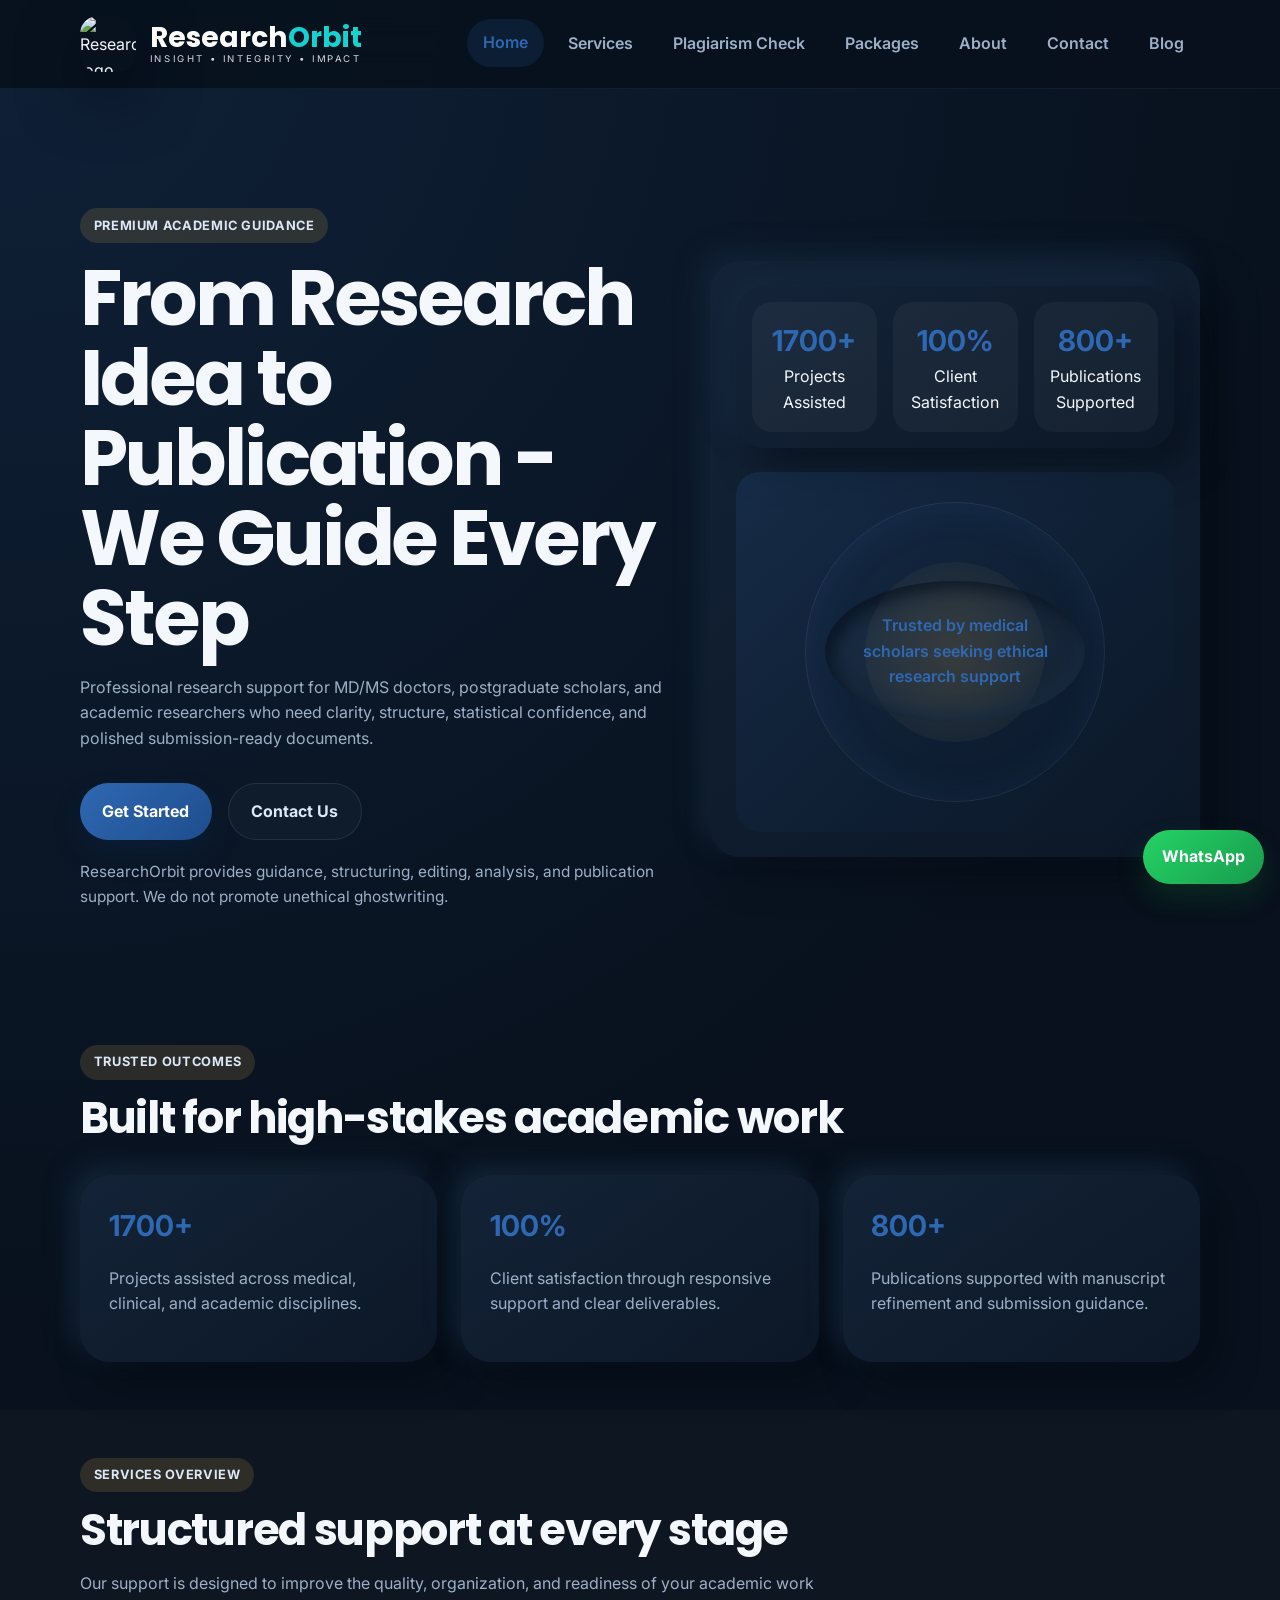
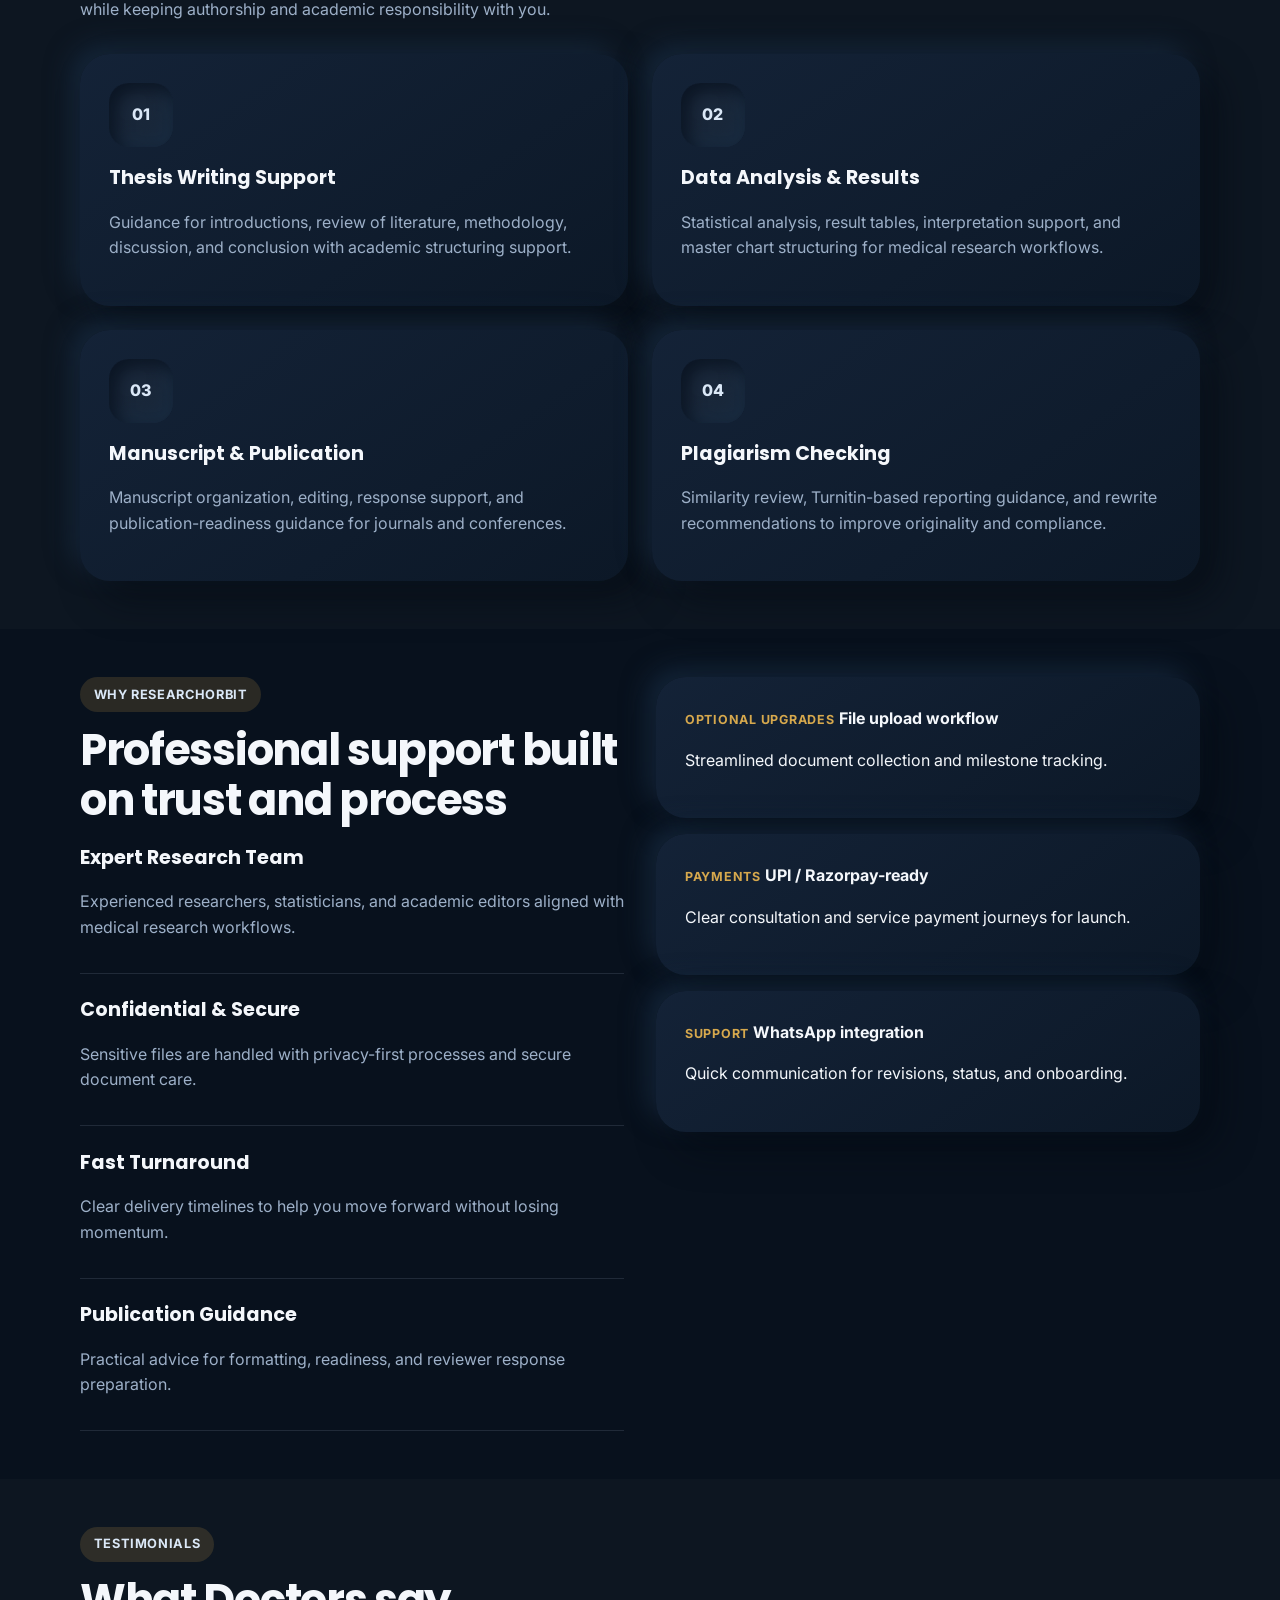
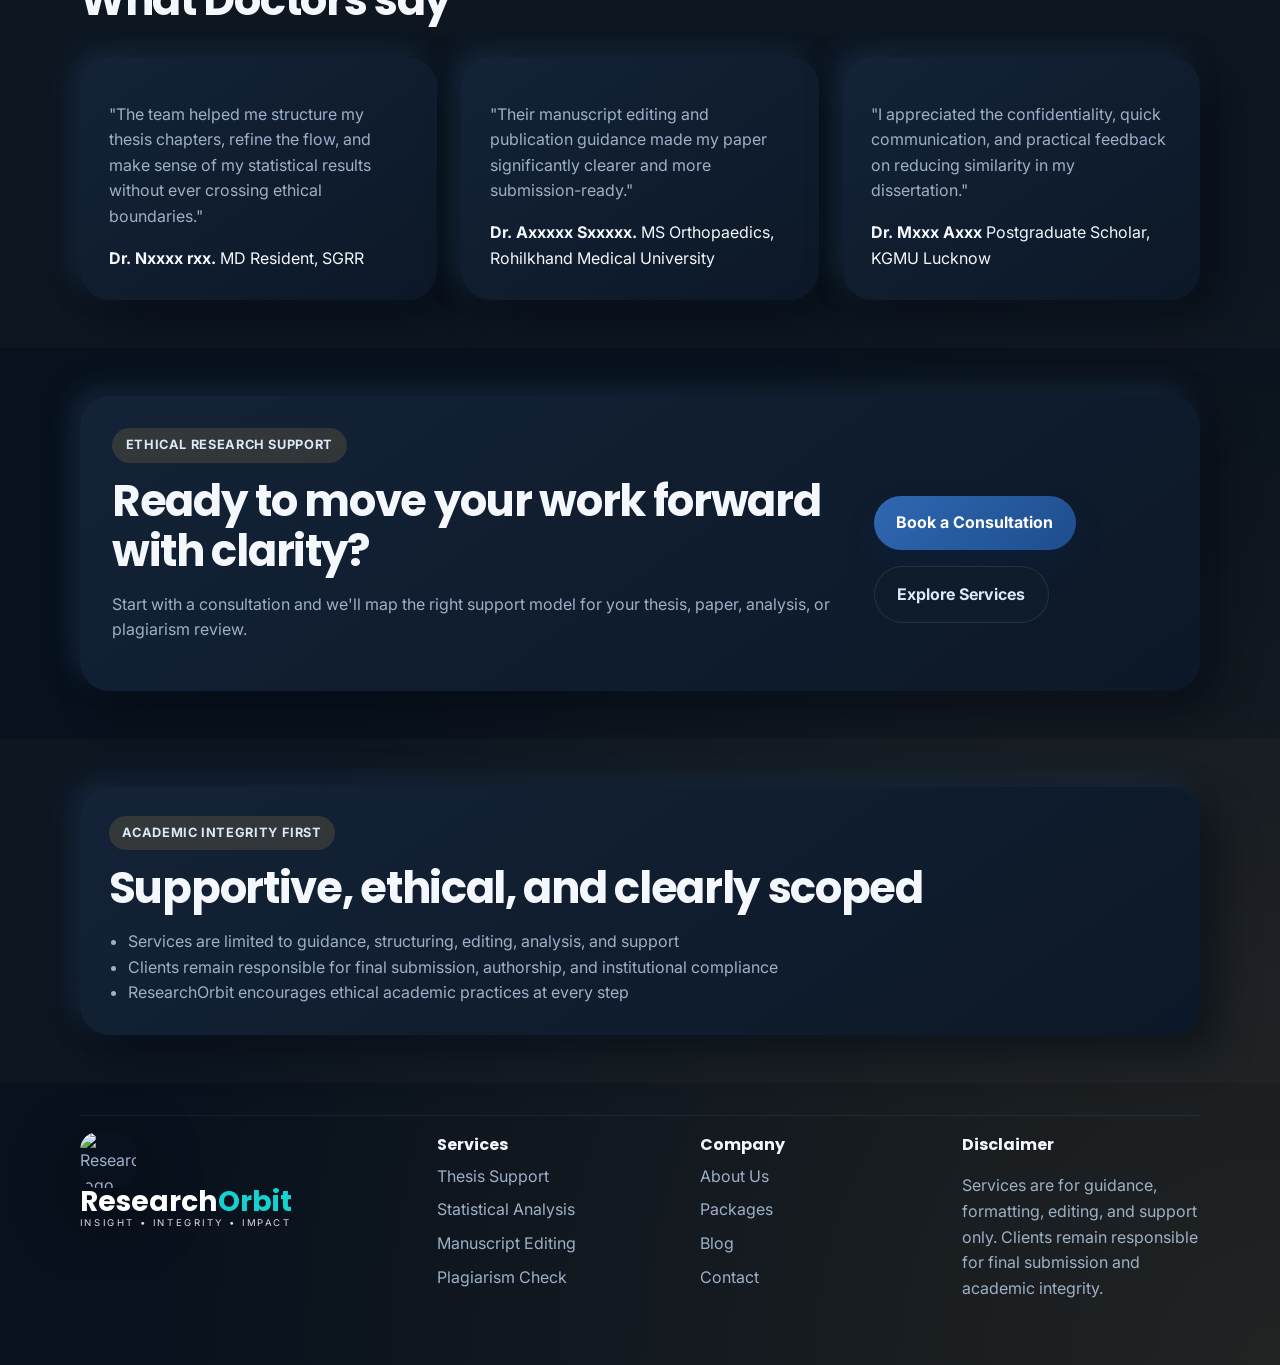
==== index.html @ 2530433f "Add files via upload" ====
<!DOCTYPE html>
<html lang="en">
  <head>
    <meta charset="UTF-8" />
    <meta name="viewport" content="width=device-width, initial-scale=1.0" />
    <meta
      name="description"
      content="ResearchOrbit offers ethical thesis writing support, medical research assistance, plagiarism checks, manuscript structuring, and publication support for MD/MS doctors and scholars in India."
    />
    <meta
      name="keywords"
      content="Thesis writing support India, MD MS research help, Medical thesis assistance, Plagiarism check services India, Research paper publication support"
    />
    <title>ResearchOrbit | Ethical Research Support for Doctors & Scholars</title>
    <link rel="preconnect" href="https://fonts.googleapis.com" />
    <link rel="preconnect" href="https://fonts.gstatic.com" crossorigin />
    <link
      href="https://fonts.googleapis.com/css2?family=Inter:wght@400;500;600;700;800&family=Poppins:wght@500;600;700&display=swap"
      rel="stylesheet"
    />
    <link rel="stylesheet" href="./styles.css" />
  </head>
  <body>
    <div class="site-shell">
      <header class="site-header">
        <div class="container nav-wrap">
          <a class="brand" href="./index.html">
            <img class="brand-mark" src="./assets/logo.png" alt="ResearchOrbit logo" />
            <span>
              <strong><span class="brand-primary">Research</span><span class="brand-accent">Orbit</span></strong>
              <small>INSIGHT • INTEGRITY • IMPACT</small>
            </span>
          </a>
          <button
            class="nav-toggle"
            type="button"
            aria-expanded="false"
            aria-controls="site-nav"
            data-nav-toggle
          >
            <span></span>
            <span></span>
            <span></span>
          </button>
          <nav class="site-nav" id="site-nav" data-nav>
            <a class="active" href="./index.html">Home</a>
            <a href="./services.html">Services</a>
            <a href="./plagiarism-check.html">Plagiarism Check</a>
            <a href="./packages.html">Packages</a>
            <a href="./about.html">About</a>
            <a href="./contact.html">Contact</a>
            <a href="./blog.html">Blog</a>
          </nav>
        </div>
      </header>

      <main>
        <section class="hero-section">
          <div class="container hero-grid">
            <div class="hero-copy reveal">
              <span class="eyebrow">Premium Academic Guidance</span>
              <h1>From Research Idea to Publication - We Guide Every Step</h1>
              <p class="lead">
                Professional research support for MD/MS doctors, postgraduate
                scholars, and academic researchers who need clarity, structure,
                statistical confidence, and polished submission-ready documents.
              </p>
              <div class="hero-actions">
                <a class="button button-primary" href="./contact.html"
                  >Get Started</a
                >
                <a class="button button-secondary" href="./contact.html"
                  >Contact Us</a
                >
              </div>
              <div class="hero-note">
                ResearchOrbit provides guidance, structuring, editing, analysis,
                and publication support. We do not promote unethical
                ghostwriting.
              </div>
            </div>

            <div class="hero-panel reveal reveal-delay">
              <div class="orbital-card">
                <div class="orbital-stat">
                  <strong>1700+</strong>
                  <span>Projects Assisted</span>
                </div>
                <div class="orbital-stat">
                  <strong>100%</strong>
                  <span>Client Satisfaction</span>
                </div>
                <div class="orbital-stat">
                  <strong>800+</strong>
                  <span>Publications Supported</span>
                </div>
              </div>
              <div class="hero-surface">
                <div class="surface-ring ring-one"></div>
                <div class="surface-ring ring-two"></div>
                <div class="surface-core">
                  <span>Trusted by medical scholars seeking ethical research support</span>
                </div>
              </div>
            </div>
          </div>
        </section>

        <section class="section">
          <div class="container">
            <div class="section-heading reveal">
              <span class="eyebrow">Trusted Outcomes</span>
              <h2>Built for high-stakes academic work</h2>
            </div>
            <div class="stats-grid">
              <article class="soft-card reveal">
                <strong>1700+</strong>
                <p>Projects assisted across medical, clinical, and academic disciplines.</p>
              </article>
              <article class="soft-card reveal">
                <strong>100%</strong>
                <p>Client satisfaction through responsive support and clear deliverables.</p>
              </article>
              <article class="soft-card reveal">
                <strong>800+</strong>
                <p>Publications supported with manuscript refinement and submission guidance.</p>
              </article>
            </div>
          </div>
        </section>

        <section class="section section-tinted">
          <div class="container">
            <div class="section-heading reveal">
              <span class="eyebrow">Services Overview</span>
              <h2>Structured support at every stage</h2>
              <p>
                Our support is designed to improve the quality, organization,
                and readiness of your academic work while keeping authorship and
                academic responsibility with you.
              </p>
            </div>
            <div class="service-grid">
              <article class="service-card reveal">
                <div class="icon-well">01</div>
                <h3>Thesis Writing Support</h3>
                <p>
                  Guidance for introductions, review of literature, methodology,
                  discussion, and conclusion with academic structuring support.
                </p>
              </article>
              <article class="service-card reveal">
                <div class="icon-well">02</div>
                <h3>Data Analysis &amp; Results</h3>
                <p>
                  Statistical analysis, result tables, interpretation support,
                  and master chart structuring for medical research workflows.
                </p>
              </article>
              <article class="service-card reveal">
                <div class="icon-well">03</div>
                <h3>Manuscript &amp; Publication</h3>
                <p>
                  Manuscript organization, editing, response support, and
                  publication-readiness guidance for journals and conferences.
                </p>
              </article>
              <article class="service-card reveal">
                <div class="icon-well">04</div>
                <h3>Plagiarism Checking</h3>
                <p>
                  Similarity review, Turnitin-based reporting guidance, and
                  rewrite recommendations to improve originality and compliance.
                </p>
              </article>
            </div>
          </div>
        </section>

        <section class="section">
          <div class="container">
            <div class="split-panel">
              <div class="panel-copy reveal">
                <span class="eyebrow">Why ResearchOrbit</span>
                <h2>Professional support built on trust and process</h2>
                <div class="feature-list">
                  <article class="feature-item">
                    <h3>Expert Research Team</h3>
                    <p>
                      Experienced researchers, statisticians, and academic
                      editors aligned with medical research workflows.
                    </p>
                  </article>
                  <article class="feature-item">
                    <h3>Confidential &amp; Secure</h3>
                    <p>
                      Sensitive files are handled with privacy-first processes
                      and secure document care.
                    </p>
                  </article>
                  <article class="feature-item">
                    <h3>Fast Turnaround</h3>
                    <p>
                      Clear delivery timelines to help you move forward without
                      losing momentum.
                    </p>
                  </article>
                  <article class="feature-item">
                    <h3>Publication Guidance</h3>
                    <p>
                      Practical advice for formatting, readiness, and reviewer
                      response preparation.
                    </p>
                  </article>
                </div>
              </div>
              <div class="panel-stack reveal reveal-delay">
                <div class="info-card">
                  <span>Optional Upgrades</span>
                  <strong>File upload workflow</strong>
                  <p>Streamlined document collection and milestone tracking.</p>
                </div>
                <div class="info-card">
                  <span>Payments</span>
                  <strong>UPI / Razorpay-ready</strong>
                  <p>Clear consultation and service payment journeys for launch.</p>
                </div>
                <div class="info-card">
                  <span>Support</span>
                  <strong>WhatsApp integration</strong>
                  <p>Quick communication for revisions, status, and onboarding.</p>
                </div>
              </div>
            </div>
          </div>
        </section>

        <section class="section section-tinted">
          <div class="container">
            <div class="section-heading reveal">
              <span class="eyebrow">Testimonials</span>
              <h2>What Doctors say</h2>
            </div>
            <div class="testimonial-grid">
              <article class="testimonial-card reveal">
                <p>
                  "The team helped me structure my thesis chapters, refine the
                  flow, and make sense of my statistical results without ever
                  crossing ethical boundaries."
                </p>
                <strong>Dr. Nxxxx rxx.</strong>
                <span>MD Resident, SGRR</span>
              </article>
              <article class="testimonial-card reveal">
                <p>
                  "Their manuscript editing and publication guidance made my
                  paper significantly clearer and more submission-ready."
                </p>
                <strong>Dr. Axxxxx Sxxxxx.</strong>
                <span>MS Orthopaedics, Rohilkhand Medical University</span>
              </article>
              <article class="testimonial-card reveal">
                <p>
                  "I appreciated the confidentiality, quick communication, and
                  practical feedback on reducing similarity in my dissertation."
                </p>
                <strong>Dr. Mxxx Axxx</strong>
                <span>Postgraduate Scholar, KGMU Lucknow</span>
              </article>
            </div>
          </div>
        </section>

        <section class="section">
          <div class="container">
            <div class="cta-banner reveal">
              <div>
                <span class="eyebrow">Ethical Research Support</span>
                <h2>Ready to move your work forward with clarity?</h2>
                <p>
                  Start with a consultation and we'll map the right support
                  model for your thesis, paper, analysis, or plagiarism review.
                </p>
              </div>
              <div class="cta-actions">
                <a class="button button-primary" href="./contact.html"
                  >Book a Consultation</a
                >
                <a class="button button-secondary" href="./services.html"
                  >Explore Services</a
                >
              </div>
            </div>
          </div>
        </section>

        <section class="section section-tinted">
          <div class="container">
            <div class="disclaimer-card reveal">
              <span class="eyebrow">Academic Integrity First</span>
              <h2>Supportive, ethical, and clearly scoped</h2>
              <ul class="detail-list">
                <li>Services are limited to guidance, structuring, editing, analysis, and support</li>
                <li>Clients remain responsible for final submission, authorship, and institutional compliance</li>
                <li>ResearchOrbit encourages ethical academic practices at every step</li>
              </ul>
            </div>
          </div>
        </section>
      </main>

      <footer class="site-footer">
        <div class="container footer-grid">
          <div>
            <a class="brand brand-footer" href="./index.html">
              <img class="brand-mark" src="./assets/logo.png" alt="ResearchOrbit logo" />
              <span>
                <strong><span class="brand-primary">Research</span><span class="brand-accent">Orbit</span></strong>
                <small>INSIGHT • INTEGRITY • IMPACT</small>
              </span>
            </a>
          </div>
          <div>
            <h3>Services</h3>
            <a href="./services.html">Thesis Support</a>
            <a href="./services.html">Statistical Analysis</a>
            <a href="./services.html">Manuscript Editing</a>
            <a href="./plagiarism-check.html">Plagiarism Check</a>
          </div>
          <div>
            <h3>Company</h3>
            <a href="./about.html">About Us</a>
            <a href="./packages.html">Packages</a>
            <a href="./blog.html">Blog</a>
            <a href="./contact.html">Contact</a>
          </div>
          <div>
            <h3>Disclaimer</h3>
            <p>
              Services are for guidance, formatting, editing, and support only.
              Clients remain responsible for final submission and academic
              integrity.
            </p>
          </div>
        </div>
      </footer>

      <a
        class="whatsapp-float"
        href="https://wa.me/919919656596"
        target="_blank"
        rel="noreferrer"
        aria-label="Chat with ResearchOrbit on WhatsApp"
        >WhatsApp</a
      >
    </div>

    <script src="./script.js"></script>
  </body>
</html>
---- styles.css ----
:root {
  --bg: #08111d;
  --surface: #0f1c2b;
  --surface-alt: #132338;
  --text: #f4f7fb;
  --muted: #9db0c8;
  --primary: #2f68b2;
  --primary-strong: #1e4d8d;
  --gold: #d6a84d;
  --gold-soft: rgba(214, 168, 77, 0.16);
  --line: rgba(157, 176, 200, 0.16);
  --shadow-soft: 0 24px 60px rgba(2, 8, 18, 0.55);
  --shadow-card: 18px 18px 36px rgba(3, 9, 18, 0.52),
    -10px -10px 24px rgba(24, 43, 65, 0.72);
  --shadow-card-hover: 24px 24px 44px rgba(3, 9, 18, 0.58),
    -12px -12px 28px rgba(28, 49, 74, 0.82);
  --shadow-inset: inset 8px 8px 16px rgba(2, 8, 18, 0.55),
    inset -8px -8px 16px rgba(24, 43, 65, 0.78);
  --radius-lg: 30px;
  --radius-md: 20px;
  --radius-sm: 16px;
  --container: min(1120px, calc(100% - 2rem));
}

* {
  box-sizing: border-box;
}

html {
  scroll-behavior: smooth;
}

body {
  margin: 0;
  font-family: "Inter", sans-serif;
  color: var(--text);
  background:
    radial-gradient(circle at top left, rgba(47, 104, 178, 0.18), transparent 28%),
    radial-gradient(circle at bottom right, rgba(214, 168, 77, 0.12), transparent 24%),
    var(--bg);
  line-height: 1.6;
}

a {
  color: inherit;
  text-decoration: none;
}

img {
  max-width: 100%;
  display: block;
}

button,
input,
textarea {
  font: inherit;
}

.container {
  width: var(--container);
  margin: 0 auto;
}

.site-shell {
  min-height: 100vh;
}

.site-header {
  position: sticky;
  top: 0;
  z-index: 40;
  padding: 1rem 0;
  backdrop-filter: blur(18px);
  background: rgba(8, 17, 29, 0.86);
  border-bottom: 1px solid rgba(157, 176, 200, 0.08);
}

.nav-wrap {
  display: flex;
  align-items: center;
  justify-content: space-between;
  gap: 1.5rem;
}

.brand {
  display: inline-flex;
  align-items: center;
  gap: 0.9rem;
}

.brand strong,
h1,
h2,
h3 {
  font-family: "Poppins", sans-serif;
}

.brand small {
  display: block;
  color: rgba(255, 255, 255, 0.85);
  margin-top: 0.2rem;
  font-size: 0.58rem;
  letter-spacing: 0.24em;
  line-height: 1.1;
  text-transform: uppercase;
  white-space: nowrap;
  width: 100%;
  transform: scaleX(1.04);
  transform-origin: left center;
  text-align: left;
}

.brand > span:last-child {
  display: flex;
  flex-direction: column;
  justify-content: center;
  align-items: flex-start;
  width: max-content;
}

.brand strong {
  font-size: 1.76rem;
  line-height: 0.95;
  display: block;
  width: 100%;
}

.brand-primary {
  color: #ffffff;
}

.brand-accent {
  color: #13d2d0;
}

.brand-mark {
  width: 3.5rem;
  height: 3.5rem;
  display: block;
  border-radius: 18px;
  box-shadow: var(--shadow-soft);
  object-fit: cover;
}

.site-nav {
  display: flex;
  align-items: center;
  gap: 0.5rem;
}

.site-nav a {
  padding: 0.7rem 1rem;
  border-radius: 999px;
  color: var(--muted);
  font-weight: 600;
  transition: transform 0.3s ease, background-color 0.3s ease, color 0.3s ease;
}

.site-nav a:hover,
.site-nav a:focus-visible,
.site-nav a.active {
  color: var(--primary);
  background: rgba(47, 104, 178, 0.14);
  transform: translateY(-1px);
  outline: none;
}

.nav-toggle {
  display: none;
  width: 48px;
  height: 48px;
  border: none;
  border-radius: 14px;
  background: var(--surface);
  box-shadow: var(--shadow-card);
}

.nav-toggle span {
  display: block;
  width: 20px;
  height: 2px;
  background: var(--primary);
  margin: 4px auto;
  transition: transform 0.3s ease, opacity 0.3s ease;
}

.hero-section,
.page-hero {
  padding: 5rem 0 3rem;
}

.hero-grid,
.split-panel,
.two-column-grid,
.contact-grid {
  display: grid;
  gap: 2rem;
}

.hero-grid {
  grid-template-columns: 1.1fr 0.9fr;
  align-items: center;
  min-height: calc(100vh - 120px);
}

.eyebrow {
  display: inline-flex;
  align-items: center;
  gap: 0.5rem;
  padding: 0.45rem 0.85rem;
  border-radius: 999px;
  background: var(--gold-soft);
  color: #dbe8f7;
  font-size: 0.8rem;
  font-weight: 700;
  letter-spacing: 0.05em;
  text-transform: uppercase;
}

h1 {
  margin: 1rem 0;
  font-size: clamp(2.8rem, 6vw, 5.2rem);
  line-height: 1.04;
  letter-spacing: -0.04em;
}

h2 {
  margin: 0.8rem 0 0.75rem;
  font-size: clamp(2rem, 3.4vw, 3rem);
  line-height: 1.15;
  letter-spacing: -0.03em;
}

h3 {
  margin: 0.35rem 0 0.4rem;
  font-size: 1.2rem;
}

.lead,
.section-heading p,
.panel-copy p,
.service-card p,
.testimonial-card p,
.soft-card p,
.pricing-card p,
.package-card p,
.cta-banner p,
.workflow-grid p,
.contact-form span,
.site-footer p {
  color: var(--muted);
}

.hero-actions,
.cta-actions {
  display: flex;
  flex-wrap: wrap;
  gap: 1rem;
  margin-top: 2rem;
}

.button {
  display: inline-flex;
  align-items: center;
  justify-content: center;
  min-height: 48px;
  padding: 0.9rem 1.4rem;
  border-radius: 999px;
  font-weight: 700;
  transition: transform 0.3s ease, box-shadow 0.3s ease, background-color 0.3s ease;
}

.button:focus-visible,
.site-nav a:focus-visible,
.nav-toggle:focus-visible,
input:focus-visible,
textarea:focus-visible {
  outline: 2px solid var(--gold);
  outline-offset: 3px;
}

.button-primary {
  color: #fff;
  background: linear-gradient(135deg, var(--primary), var(--primary-strong));
  box-shadow: 0 14px 28px rgba(11, 47, 95, 0.22);
}

.button-primary:hover {
  transform: translateY(-2px);
  box-shadow: 0 18px 34px rgba(11, 47, 95, 0.28);
}

.button-secondary {
  background: var(--surface);
  color: #dbe8f7;
  border: 1px solid rgba(157, 176, 200, 0.14);
}

.button-secondary:hover {
  transform: translateY(-2px);
}

.hero-note {
  margin-top: 1.3rem;
  max-width: 42rem;
  color: var(--muted);
  font-size: 0.96rem;
}

.hero-panel,
.orbital-card,
.soft-card,
.service-card,
.testimonial-card,
.pricing-card,
.package-card,
.info-card,
.cta-banner,
.timeline-card,
.disclaimer-card,
.contact-form {
  border-radius: var(--radius-lg);
  background: linear-gradient(145deg, rgba(20, 35, 56, 0.96), rgba(12, 24, 39, 0.98));
  box-shadow: var(--shadow-card);
}

.hero-panel {
  padding: 1.6rem;
}

.orbital-card {
  display: grid;
  grid-template-columns: repeat(3, 1fr);
  gap: 1rem;
  padding: 1rem;
  margin-bottom: 1.5rem;
}

.orbital-stat {
  padding: 1rem;
  border-radius: var(--radius-md);
  background: rgba(255, 255, 255, 0.04);
  text-align: center;
}

.orbital-stat strong,
.soft-card strong,
.package-price strong {
  display: block;
  font-size: 1.8rem;
  color: var(--primary);
}

.hero-surface {
  position: relative;
  min-height: 360px;
  display: grid;
  place-items: center;
  overflow: hidden;
  border-radius: calc(var(--radius-lg) - 6px);
  background: linear-gradient(135deg, rgba(47, 104, 178, 0.16), rgba(11, 24, 40, 0.96));
}

.surface-ring {
  position: absolute;
  border-radius: 50%;
  animation: float 4s ease-in-out infinite;
}

.ring-one {
  width: 300px;
  height: 300px;
  border: 1px solid rgba(157, 176, 200, 0.12);
  box-shadow: inset 0 0 40px rgba(47, 104, 178, 0.12);
}

.ring-two {
  width: 180px;
  height: 180px;
  background: radial-gradient(circle, rgba(199, 154, 59, 0.18), rgba(18, 61, 116, 0.06));
  animation-delay: -1s;
}

.surface-core {
  position: relative;
  z-index: 1;
  width: min(260px, 80%);
  padding: 2rem;
  text-align: center;
  border-radius: 50%;
  background: rgba(255, 255, 255, 0.03);
  box-shadow: var(--shadow-inset);
  font-weight: 600;
  color: var(--primary);
}

.section {
  padding: 3rem 0;
}

.section-tinted {
  background: rgba(255, 255, 255, 0.02);
}

.section-heading {
  max-width: 48rem;
  margin-bottom: 2rem;
}

.stats-grid,
.service-grid,
.testimonial-grid,
.pricing-grid,
.package-grid,
.blog-grid,
.workflow-grid {
  display: grid;
  gap: 1.5rem;
}

.stats-grid,
.testimonial-grid,
.package-grid,
.blog-grid {
  grid-template-columns: repeat(3, minmax(0, 1fr));
}

.service-grid,
.pricing-grid {
  grid-template-columns: repeat(2, minmax(0, 1fr));
}

.soft-card,
.service-card,
.testimonial-card,
.pricing-card,
.package-card,
.info-card,
.timeline-card,
.disclaimer-card,
.contact-form {
  padding: 1.8rem;
  transition: transform 0.3s ease, box-shadow 0.3s ease;
}

.soft-card:hover,
.service-card:hover,
.testimonial-card:hover,
.pricing-card:hover,
.package-card:hover,
.info-card:hover {
  transform: translateY(-4px);
  box-shadow: var(--shadow-card-hover);
}

.service-card .icon-well {
  width: 64px;
  height: 64px;
  display: grid;
  place-items: center;
  border-radius: 20px;
  margin-bottom: 1rem;
  background: rgba(255, 255, 255, 0.03);
  color: #dbe8f7;
  font-weight: 800;
  box-shadow: var(--shadow-inset);
}

.split-panel,
.two-column-grid,
.contact-grid {
  grid-template-columns: repeat(2, minmax(0, 1fr));
  align-items: start;
}

.feature-list,
.contact-stack {
  display: grid;
  gap: 1rem;
}

.feature-item {
  padding-bottom: 1rem;
  border-bottom: 1px solid var(--line);
}

.panel-stack {
  display: grid;
  gap: 1rem;
}

.info-card span,
.package-label,
.package-price small {
  color: var(--gold);
  font-weight: 700;
  text-transform: uppercase;
  letter-spacing: 0.06em;
  font-size: 0.78rem;
}

.cta-banner {
  padding: 2rem;
  display: flex;
  align-items: center;
  justify-content: space-between;
  gap: 2rem;
}

.detail-list {
  margin: 1rem 0 0;
  padding-left: 1.2rem;
  color: var(--muted);
}

.card-meta,
.package-price {
  margin-top: 1.4rem;
  padding-top: 1rem;
  border-top: 1px solid var(--line);
  display: flex;
  align-items: center;
  justify-content: space-between;
  gap: 1rem;
}

.package-card.featured {
  background: linear-gradient(145deg, rgba(18, 61, 116, 0.95), rgba(11, 47, 95, 0.9));
  color: #fff;
}

.package-card.featured p,
.package-card.featured li,
.package-card.featured .package-price span {
  color: rgba(255, 255, 255, 0.82);
}

.package-card.featured .package-label,
.package-card.featured .package-price small,
.package-card.featured .package-price strong {
  color: #f4d08e;
}

.workflow-grid {
  grid-template-columns: repeat(4, minmax(0, 1fr));
  margin-top: 1.5rem;
}

.workflow-grid div {
  padding: 1rem;
  border-radius: var(--radius-md);
  background: rgba(255, 255, 255, 0.04);
}

.workflow-grid strong {
  display: inline-grid;
  place-items: center;
  width: 2.5rem;
  height: 2.5rem;
  border-radius: 50%;
  background: var(--primary);
  color: #fff;
}

.contact-form {
  display: grid;
  gap: 1rem;
}

.contact-form label {
  display: grid;
  gap: 0.45rem;
}

.contact-form input,
.contact-form textarea {
  width: 100%;
  padding: 0.9rem 1rem;
  border: 1px solid rgba(157, 176, 200, 0.12);
  border-radius: var(--radius-sm);
  background: rgba(255, 255, 255, 0.04);
  color: var(--text);
}

.contact-form input::placeholder,
.contact-form textarea::placeholder {
  color: #7f95b0;
}

.site-footer {
  padding: 2rem 0 3rem;
}

.footer-grid {
  display: grid;
  grid-template-columns: 1.4fr repeat(3, 1fr);
  gap: 1.5rem;
  padding-top: 1rem;
  border-top: 1px solid rgba(157, 176, 200, 0.1);
}

.footer-grid h3 {
  margin-top: 0;
  font-size: 1rem;
}

.footer-grid a {
  display: block;
  margin-bottom: 0.5rem;
  color: var(--muted);
}

.footer-simple {
  padding-top: 1rem;
  border-top: 1px solid rgba(157, 176, 200, 0.1);
}

.brand-footer {
  align-items: flex-start;
}

.whatsapp-float {
  position: fixed;
  right: 1rem;
  bottom: 1rem;
  z-index: 30;
  min-width: 120px;
  padding: 0.9rem 1.2rem;
  text-align: center;
  border-radius: 999px;
  color: #fff;
  background: linear-gradient(135deg, #25d366, #179c4d);
  box-shadow: 0 14px 28px rgba(19, 120, 59, 0.24);
  font-weight: 700;
}

.reveal {
  opacity: 0;
  transform: translateY(22px);
  transition: opacity 0.6s ease, transform 0.6s ease;
}

.reveal.is-visible {
  opacity: 1;
  transform: translateY(0);
}

.reveal-delay {
  transition-delay: 0.12s;
}

@keyframes float {
  0%,
  100% {
    transform: translateY(0);
  }
  50% {
    transform: translateY(-10px);
  }
}

@media (max-width: 960px) {
  .hero-grid,
  .split-panel,
  .two-column-grid,
  .contact-grid,
  .service-grid,
  .pricing-grid,
  .stats-grid,
  .testimonial-grid,
  .package-grid,
  .blog-grid,
  .workflow-grid,
  .footer-grid {
    grid-template-columns: 1fr;
  }

  .hero-grid {
    min-height: auto;
  }

  .cta-banner {
    flex-direction: column;
    align-items: flex-start;
  }
}

@media (max-width: 780px) {
  .site-header {
    padding: 0.75rem 0;
  }

  .nav-toggle {
    display: inline-block;
  }

  .site-nav {
    position: absolute;
    top: calc(100% + 0.75rem);
    left: 1rem;
    right: 1rem;
    display: none;
    flex-direction: column;
    align-items: stretch;
    padding: 1rem;
    border-radius: 24px;
    background: rgba(15, 28, 43, 0.98);
    box-shadow: var(--shadow-soft);
  }

  .site-nav.open {
    display: flex;
  }

  h1 {
    font-size: clamp(2.5rem, 11vw, 4rem);
  }

  .brand strong {
    font-size: 1.32rem;
  }

  .brand small {
    font-size: 0.48rem;
    letter-spacing: 0.15em;
    transform: scaleX(1.02);
  }

  .orbital-card {
    grid-template-columns: 1fr;
  }

  .hero-surface {
    min-height: 280px;
  }

  .whatsapp-float {
    right: 0.75rem;
    left: 0.75rem;
    bottom: 0.75rem;
  }
}
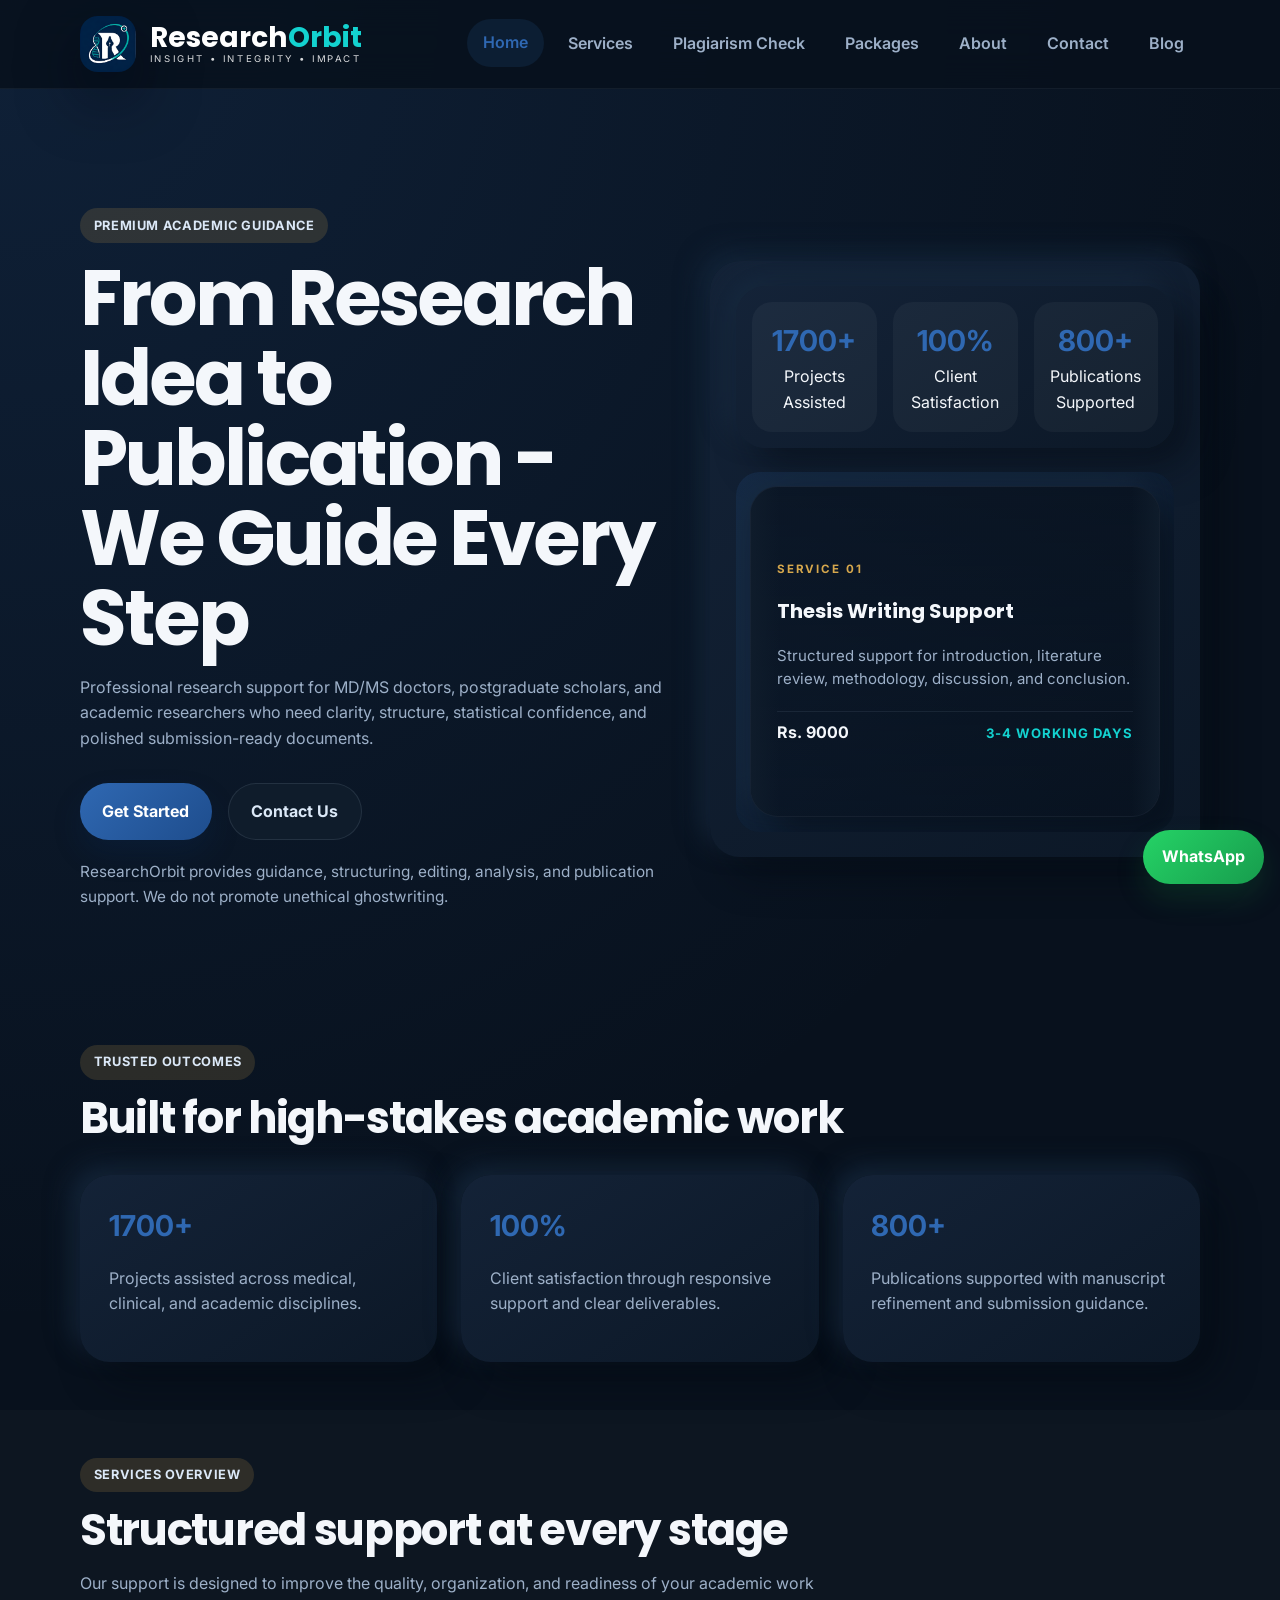
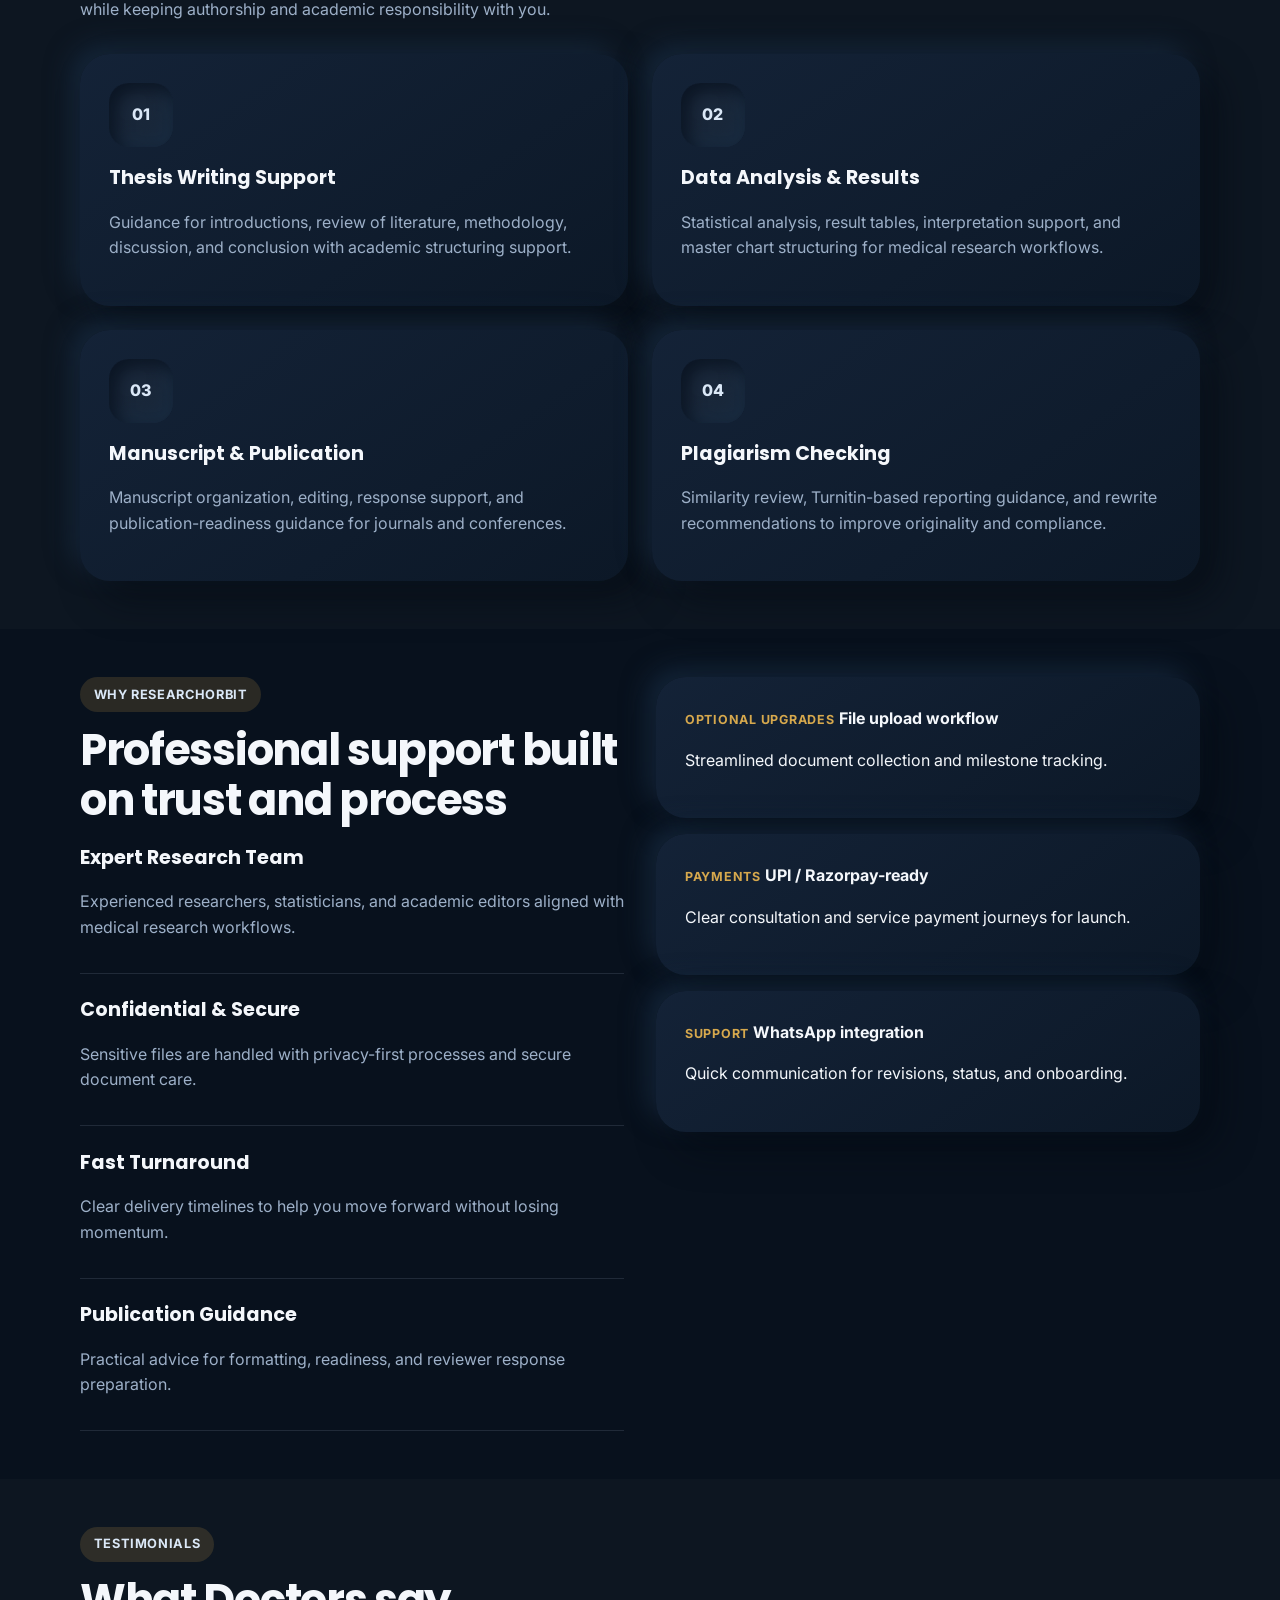
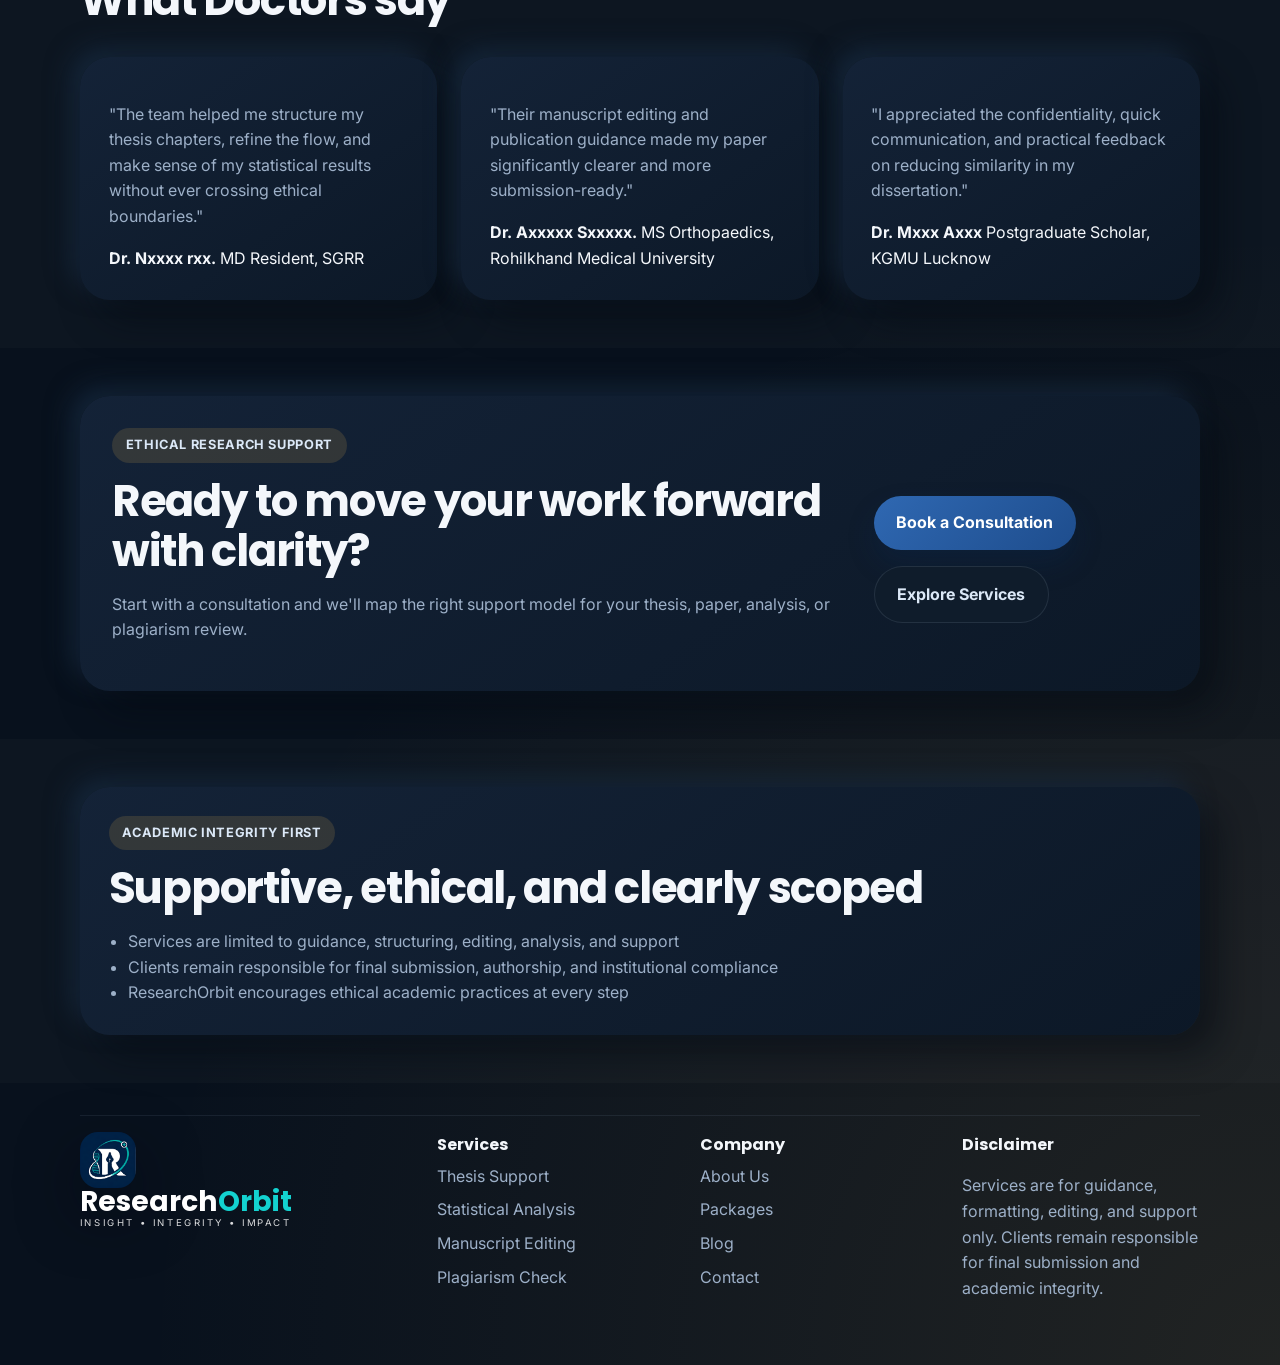
==== commit 528cb1b3: "Add files via upload" ====
--- a/index.html
+++ b/index.html
@@ -24,8 +24,8 @@
     <div class="site-shell">
       <header class="site-header">
         <div class="container nav-wrap">
-          <a class="brand" href="./index.html">
-            <img class="brand-mark" src="./assets/logo.png" alt="ResearchOrbit logo" />
+          <a class="brand" href="/">
+            <img class="brand-mark" src="./logo.png" alt="ResearchOrbit logo" />
             <span>
               <strong><span class="brand-primary">Research</span><span class="brand-accent">Orbit</span></strong>
               <small>INSIGHT • INTEGRITY • IMPACT</small>
@@ -43,13 +43,13 @@
             <span></span>
           </button>
           <nav class="site-nav" id="site-nav" data-nav>
-            <a class="active" href="./index.html">Home</a>
-            <a href="./services.html">Services</a>
-            <a href="./plagiarism-check.html">Plagiarism Check</a>
-            <a href="./packages.html">Packages</a>
-            <a href="./about.html">About</a>
-            <a href="./contact.html">Contact</a>
-            <a href="./blog.html">Blog</a>
+            <a class="active" href="/">Home</a>
+            <a href="/services">Services</a>
+            <a href="/plagiarism-check">Plagiarism Check</a>
+            <a href="/packages">Packages</a>
+            <a href="/about">About</a>
+            <a href="/contact">Contact</a>
+            <a href="/blog">Blog</a>
           </nav>
         </div>
       </header>
@@ -66,10 +66,10 @@
                 statistical confidence, and polished submission-ready documents.
               </p>
               <div class="hero-actions">
-                <a class="button button-primary" href="./contact.html"
+                <a class="button button-primary" href="/contact"
                   >Get Started</a
                 >
-                <a class="button button-secondary" href="./contact.html"
+                <a class="button button-secondary" href="/contact"
                   >Contact Us</a
                 >
               </div>
@@ -96,10 +96,90 @@
                 </div>
               </div>
               <div class="hero-surface">
-                <div class="surface-ring ring-one"></div>
-                <div class="surface-ring ring-two"></div>
-                <div class="surface-core">
-                  <span>Trusted by medical scholars seeking ethical research support</span>
+                <div class="hero-carousel" data-service-carousel>
+                  <div class="hero-carousel-track" data-service-track>
+                    <article class="hero-service-item">
+                      <span class="hero-service-kicker">Service 01</span>
+                      <h3>Thesis Writing Support</h3>
+                      <p>Structured support for introduction, literature review, methodology, discussion, and conclusion.</p>
+                      <div class="hero-service-meta">
+                        <strong>Rs. 9000</strong>
+                        <span>3-4 working days</span>
+                      </div>
+                    </article>
+                    <article class="hero-service-item">
+                      <span class="hero-service-kicker">Service 02</span>
+                      <h3>Master Chart</h3>
+                      <p>Data structuring support with variable mapping, cleaning guidance, and analysis-ready preparation.</p>
+                      <div class="hero-service-meta">
+                        <strong>Rs. 9000</strong>
+                        <span>3-4 working days</span>
+                      </div>
+                    </article>
+                    <article class="hero-service-item">
+                      <span class="hero-service-kicker">Service 03</span>
+                      <h3>Results and Statistics</h3>
+                      <p>Descriptive and inferential analysis guidance with tables, interpretation, and polished result framing.</p>
+                      <div class="hero-service-meta">
+                        <strong>Rs. 12000</strong>
+                        <span>3-4 working days</span>
+                      </div>
+                    </article>
+                    <article class="hero-service-item">
+                      <span class="hero-service-kicker">Service 04</span>
+                      <h3>Plagiarism Review</h3>
+                      <p>Similarity support, confidential document handling, and practical recommendations for reduction.</p>
+                      <div class="hero-service-meta">
+                        <strong>Confidential</strong>
+                        <span>Fast review</span>
+                      </div>
+                    </article>
+                    <article class="hero-service-item">
+                      <span class="hero-service-kicker">Service 05</span>
+                      <h3>Manuscript Support</h3>
+                      <p>Article structuring, language polishing, and publication-readiness support for journal submission.</p>
+                      <div class="hero-service-meta">
+                        <strong>Rs. 3000</strong>
+                        <span>3-4 working days</span>
+                      </div>
+                    </article>
+                    <article class="hero-service-item">
+                      <span class="hero-service-kicker">Service 06</span>
+                      <h3>PPT and Poster</h3>
+                      <p>Academic presentation design for viva, conference posters, and speaker-friendly thesis slides.</p>
+                      <div class="hero-service-meta">
+                        <strong>Rs. 2000</strong>
+                        <span>1-2 working days</span>
+                      </div>
+                    </article>
+                    <article class="hero-service-item">
+                      <span class="hero-service-kicker">Service 07</span>
+                      <h3>Synopsis / Protocol</h3>
+                      <p>Institution-ready synopsis and protocol structuring with objective and methodology alignment.</p>
+                      <div class="hero-service-meta">
+                        <strong>Rs. 5000</strong>
+                        <span>3-4 working days</span>
+                      </div>
+                    </article>
+                    <article class="hero-service-item">
+                      <span class="hero-service-kicker">Service 08</span>
+                      <h3>Topic Selection</h3>
+                      <p>Practical and publishable topic guidance based on specialty, feasibility, and academic scope.</p>
+                      <div class="hero-service-meta">
+                        <strong>Rs. 1000</strong>
+                        <span>1 working day</span>
+                      </div>
+                    </article>
+                    <article class="hero-service-item">
+                      <span class="hero-service-kicker">Service 09</span>
+                      <h3>Case Report Support</h3>
+                      <p>Clinical narrative organization, editing support, and journal-oriented presentation guidance.</p>
+                      <div class="hero-service-meta">
+                        <strong>Rs. 3000</strong>
+                        <span>3-4 working days</span>
+                      </div>
+                    </article>
+                  </div>
                 </div>
               </div>
             </div>
@@ -283,10 +363,10 @@
                 </p>
               </div>
               <div class="cta-actions">
-                <a class="button button-primary" href="./contact.html"
+                <a class="button button-primary" href="/contact"
                   >Book a Consultation</a
                 >
-                <a class="button button-secondary" href="./services.html"
+                <a class="button button-secondary" href="/services"
                   >Explore Services</a
                 >
               </div>
@@ -312,8 +392,8 @@
       <footer class="site-footer">
         <div class="container footer-grid">
           <div>
-            <a class="brand brand-footer" href="./index.html">
-              <img class="brand-mark" src="./assets/logo.png" alt="ResearchOrbit logo" />
+            <a class="brand brand-footer" href="/">
+              <img class="brand-mark" src="./logo.png" alt="ResearchOrbit logo" />
               <span>
                 <strong><span class="brand-primary">Research</span><span class="brand-accent">Orbit</span></strong>
                 <small>INSIGHT • INTEGRITY • IMPACT</small>
@@ -322,17 +402,17 @@
           </div>
           <div>
             <h3>Services</h3>
-            <a href="./services.html">Thesis Support</a>
-            <a href="./services.html">Statistical Analysis</a>
-            <a href="./services.html">Manuscript Editing</a>
-            <a href="./plagiarism-check.html">Plagiarism Check</a>
+            <a href="/services">Thesis Support</a>
+            <a href="/services">Statistical Analysis</a>
+            <a href="/services">Manuscript Editing</a>
+            <a href="/plagiarism-check">Plagiarism Check</a>
           </div>
           <div>
             <h3>Company</h3>
-            <a href="./about.html">About Us</a>
-            <a href="./packages.html">Packages</a>
-            <a href="./blog.html">Blog</a>
-            <a href="./contact.html">Contact</a>
+            <a href="/about">About Us</a>
+            <a href="/packages">Packages</a>
+            <a href="/blog">Blog</a>
+            <a href="/contact">Contact</a>
           </div>
           <div>
             <h3>Disclaimer</h3>
--- a/styles.css
+++ b/styles.css
@@ -360,39 +360,105 @@
   overflow: hidden;
   border-radius: calc(var(--radius-lg) - 6px);
   background: linear-gradient(135deg, rgba(47, 104, 178, 0.16), rgba(11, 24, 40, 0.96));
-}
-
-.surface-ring {
-  position: absolute;
-  border-radius: 50%;
-  animation: float 4s ease-in-out infinite;
-}
-
-.ring-one {
-  width: 300px;
-  height: 300px;
-  border: 1px solid rgba(157, 176, 200, 0.12);
-  box-shadow: inset 0 0 40px rgba(47, 104, 178, 0.12);
-}
-
-.ring-two {
-  width: 180px;
-  height: 180px;
-  background: radial-gradient(circle, rgba(199, 154, 59, 0.18), rgba(18, 61, 116, 0.06));
-  animation-delay: -1s;
-}
-
-.surface-core {
+  padding: 0.9rem;
+}
+
+.hero-carousel {
   position: relative;
   z-index: 1;
-  width: min(260px, 80%);
-  padding: 2rem;
-  text-align: center;
-  border-radius: 50%;
-  background: rgba(255, 255, 255, 0.03);
-  box-shadow: var(--shadow-inset);
-  font-weight: 600;
-  color: var(--primary);
+  width: 100%;
+  height: 100%;
+  min-height: 100%;
+  overflow: hidden;
+  display: flex;
+  align-items: center;
+  padding: 0;
+  border-radius: 28px;
+  background: linear-gradient(180deg, rgba(8, 17, 29, 0.76), rgba(6, 14, 25, 0.54));
+  border: 1px solid rgba(157, 176, 200, 0.08);
+  box-shadow: var(--shadow-card);
+}
+
+.hero-carousel::before,
+.hero-carousel::after {
+  content: "";
+  position: absolute;
+  top: 0;
+  bottom: 0;
+  width: 28px;
+  z-index: 2;
+  pointer-events: none;
+}
+
+.hero-carousel::before {
+  left: 0;
+  background: linear-gradient(90deg, rgba(15, 28, 43, 0.96), rgba(15, 28, 43, 0));
+}
+
+.hero-carousel::after {
+  right: 0;
+  background: linear-gradient(270deg, rgba(15, 28, 43, 0.96), rgba(15, 28, 43, 0));
+}
+
+.hero-carousel-track {
+  display: flex;
+  align-items: stretch;
+  width: 100%;
+  transition: transform 0.7s ease;
+}
+
+.hero-service-item {
+  min-width: 100%;
+  padding: 1.6rem 1.6rem 1.4rem;
+  display: flex;
+  flex-direction: column;
+  justify-content: space-between;
+  gap: 0.85rem;
+}
+
+.hero-service-kicker {
+  display: inline-block;
+  color: var(--gold);
+  font-size: 0.72rem;
+  letter-spacing: 0.16em;
+  text-transform: uppercase;
+  font-weight: 700;
+}
+
+.hero-service-item h3 {
+  margin: 0;
+  color: #f4f7fb;
+  font-size: 1.25rem;
+  line-height: 1.1;
+}
+
+.hero-service-item p {
+  margin: 0;
+  color: var(--muted);
+  font-size: 0.94rem;
+  line-height: 1.55;
+}
+
+.hero-service-meta {
+  display: flex;
+  align-items: center;
+  justify-content: space-between;
+  gap: 1rem;
+  padding-top: 0.5rem;
+  border-top: 1px solid rgba(157, 176, 200, 0.1);
+}
+
+.hero-service-meta strong {
+  color: #f4f7fb;
+  font-size: 1rem;
+}
+
+.hero-service-meta span {
+  color: #13d2d0;
+  font-size: 0.82rem;
+  font-weight: 700;
+  text-transform: uppercase;
+  letter-spacing: 0.08em;
 }
 
 .section {
@@ -648,16 +714,6 @@
 
 .reveal-delay {
   transition-delay: 0.12s;
-}
-
-@keyframes float {
-  0%,
-  100% {
-    transform: translateY(0);
-  }
-  50% {
-    transform: translateY(-10px);
-  }
 }
 
 @media (max-width: 960px) {
@@ -732,8 +788,13 @@
   }
 
   .hero-surface {
-    min-height: 280px;
-  }
+      min-height: 280px;
+    }
+
+    .hero-carousel {
+      width: 100%;
+      min-height: 100%;
+    }
 
   .whatsapp-float {
     right: 0.75rem;
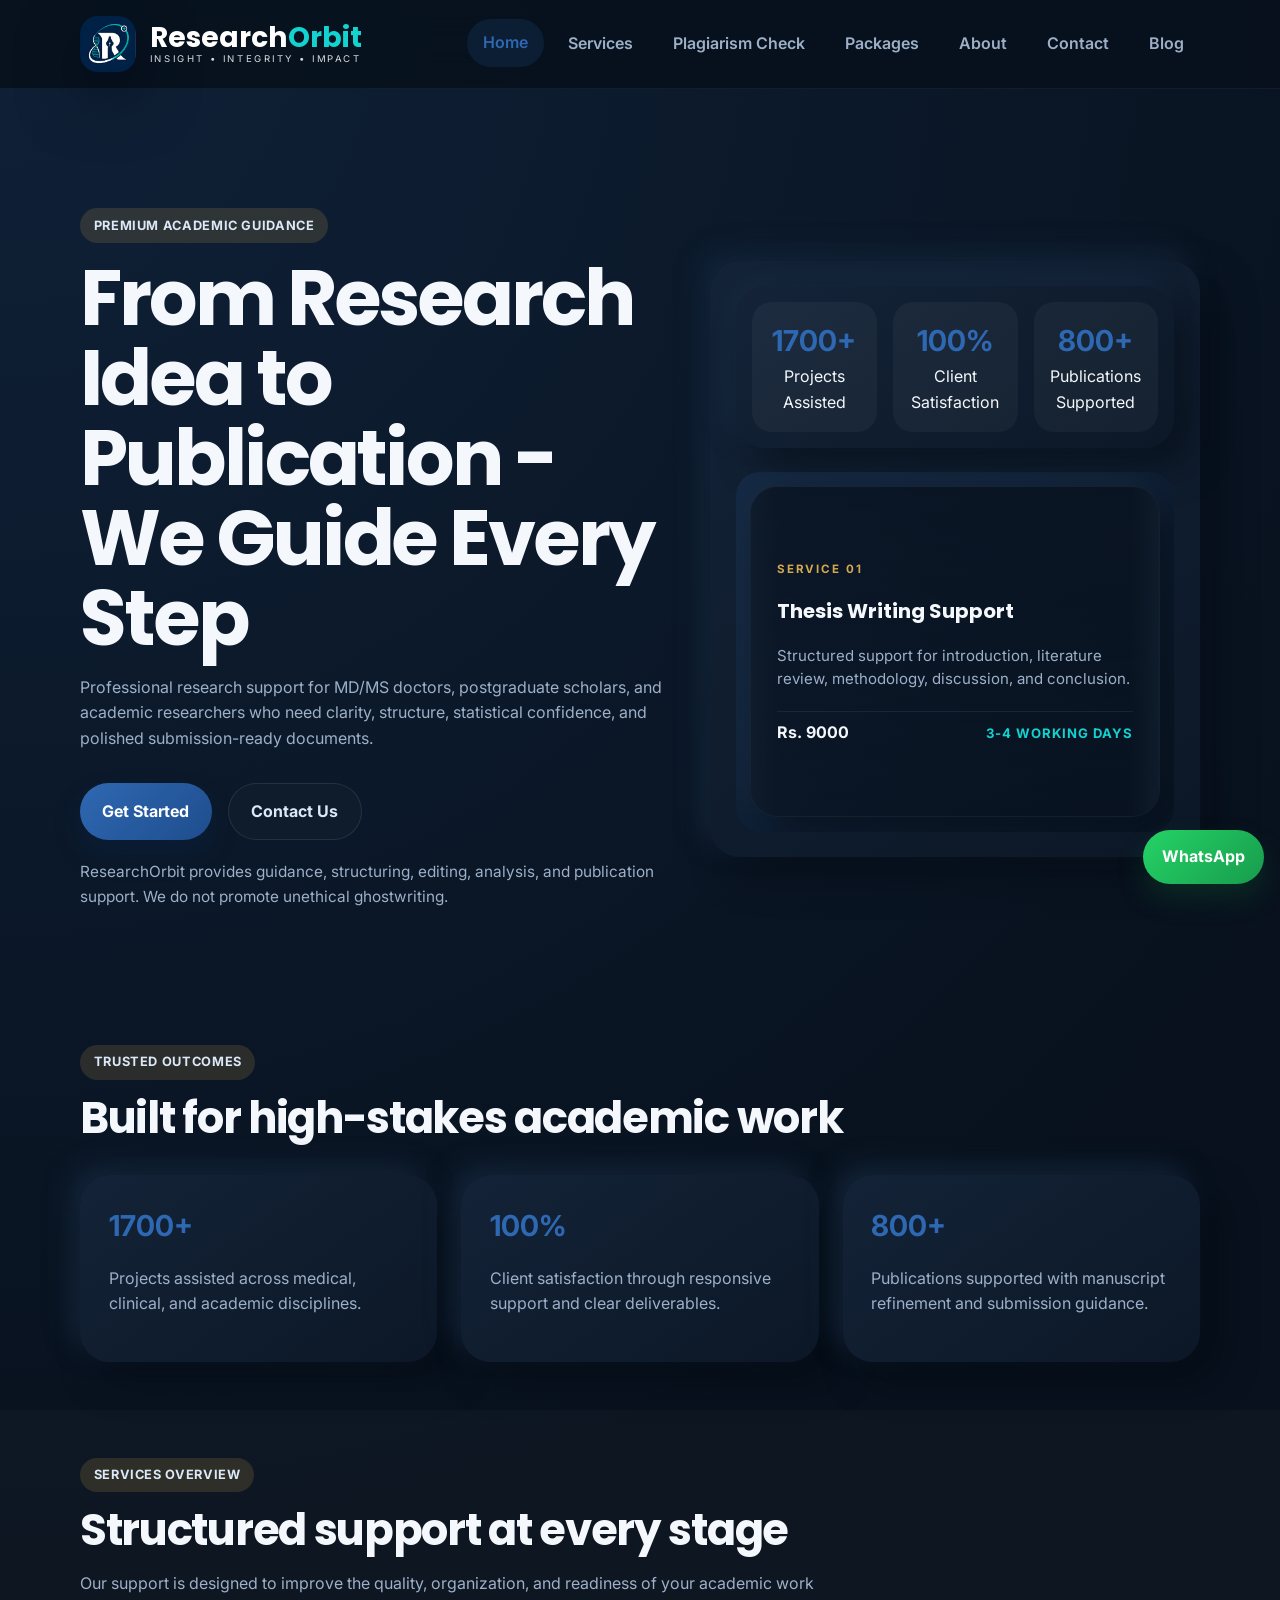
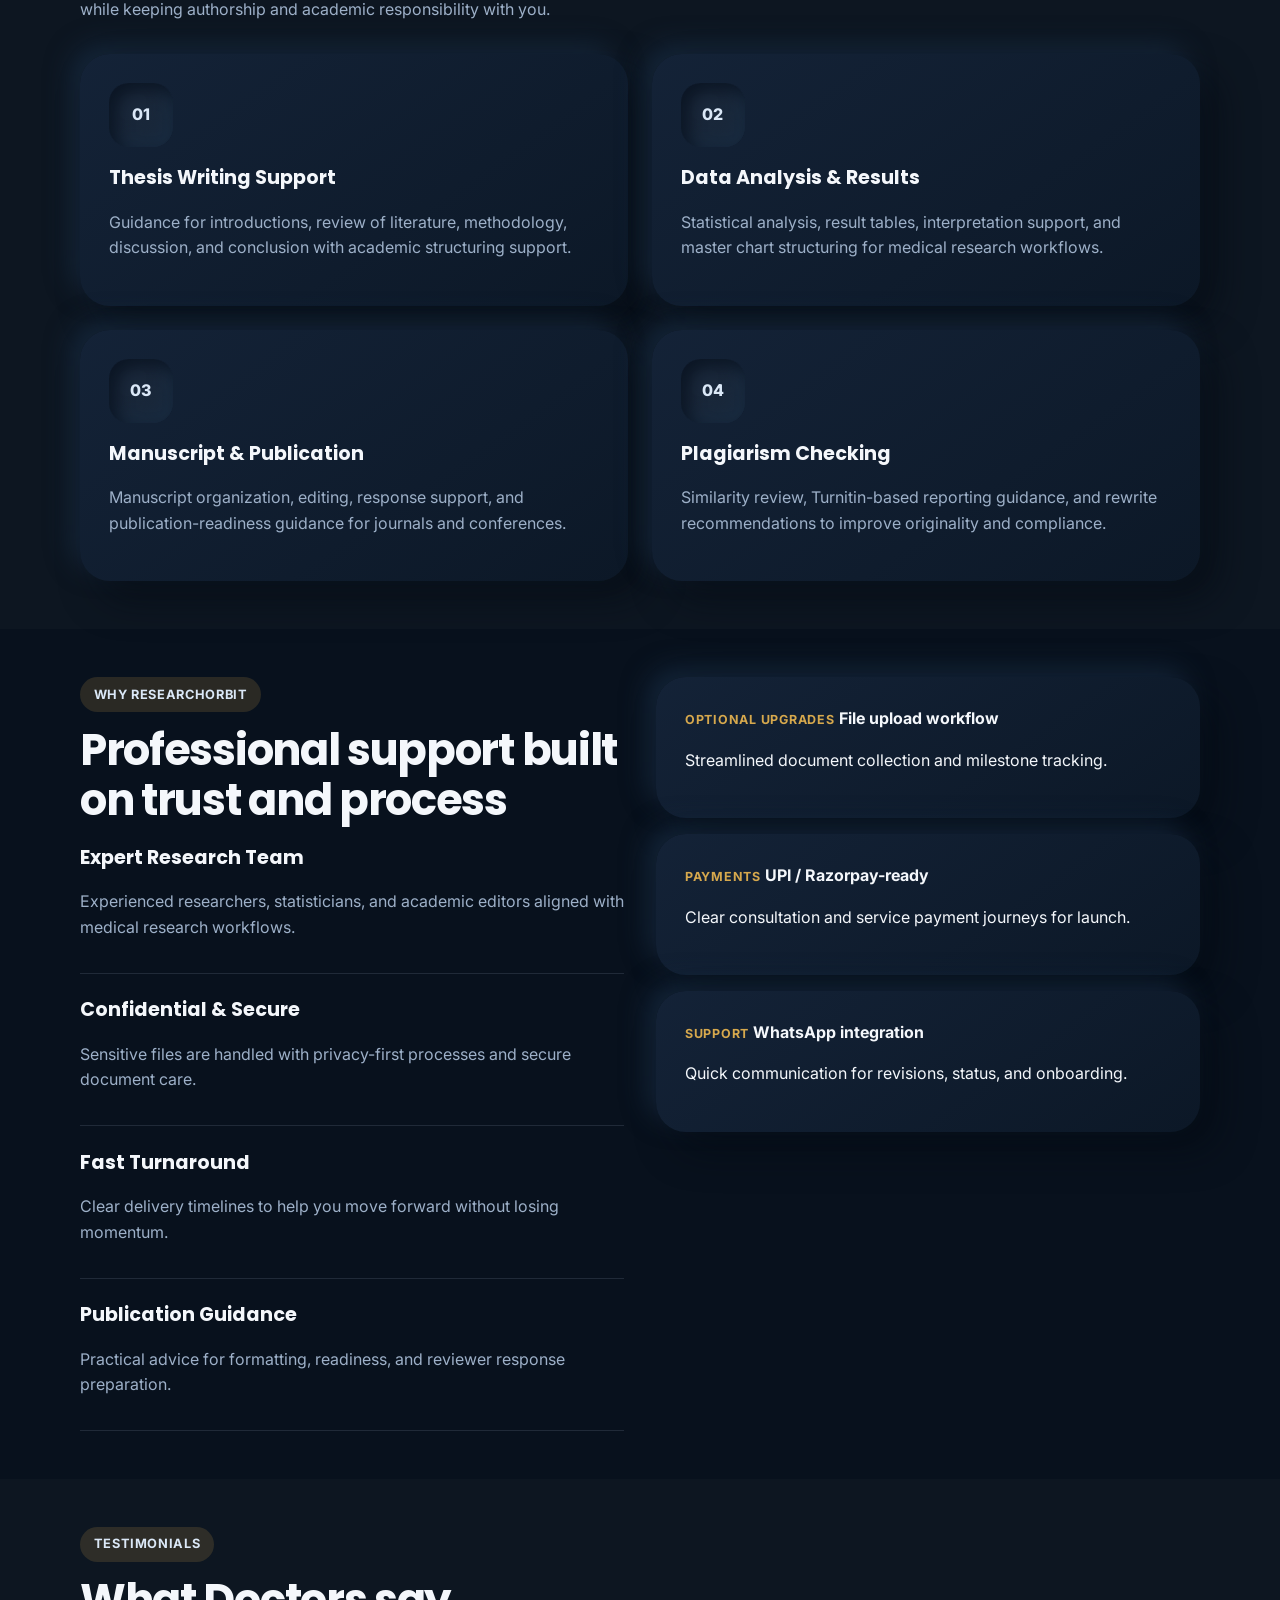
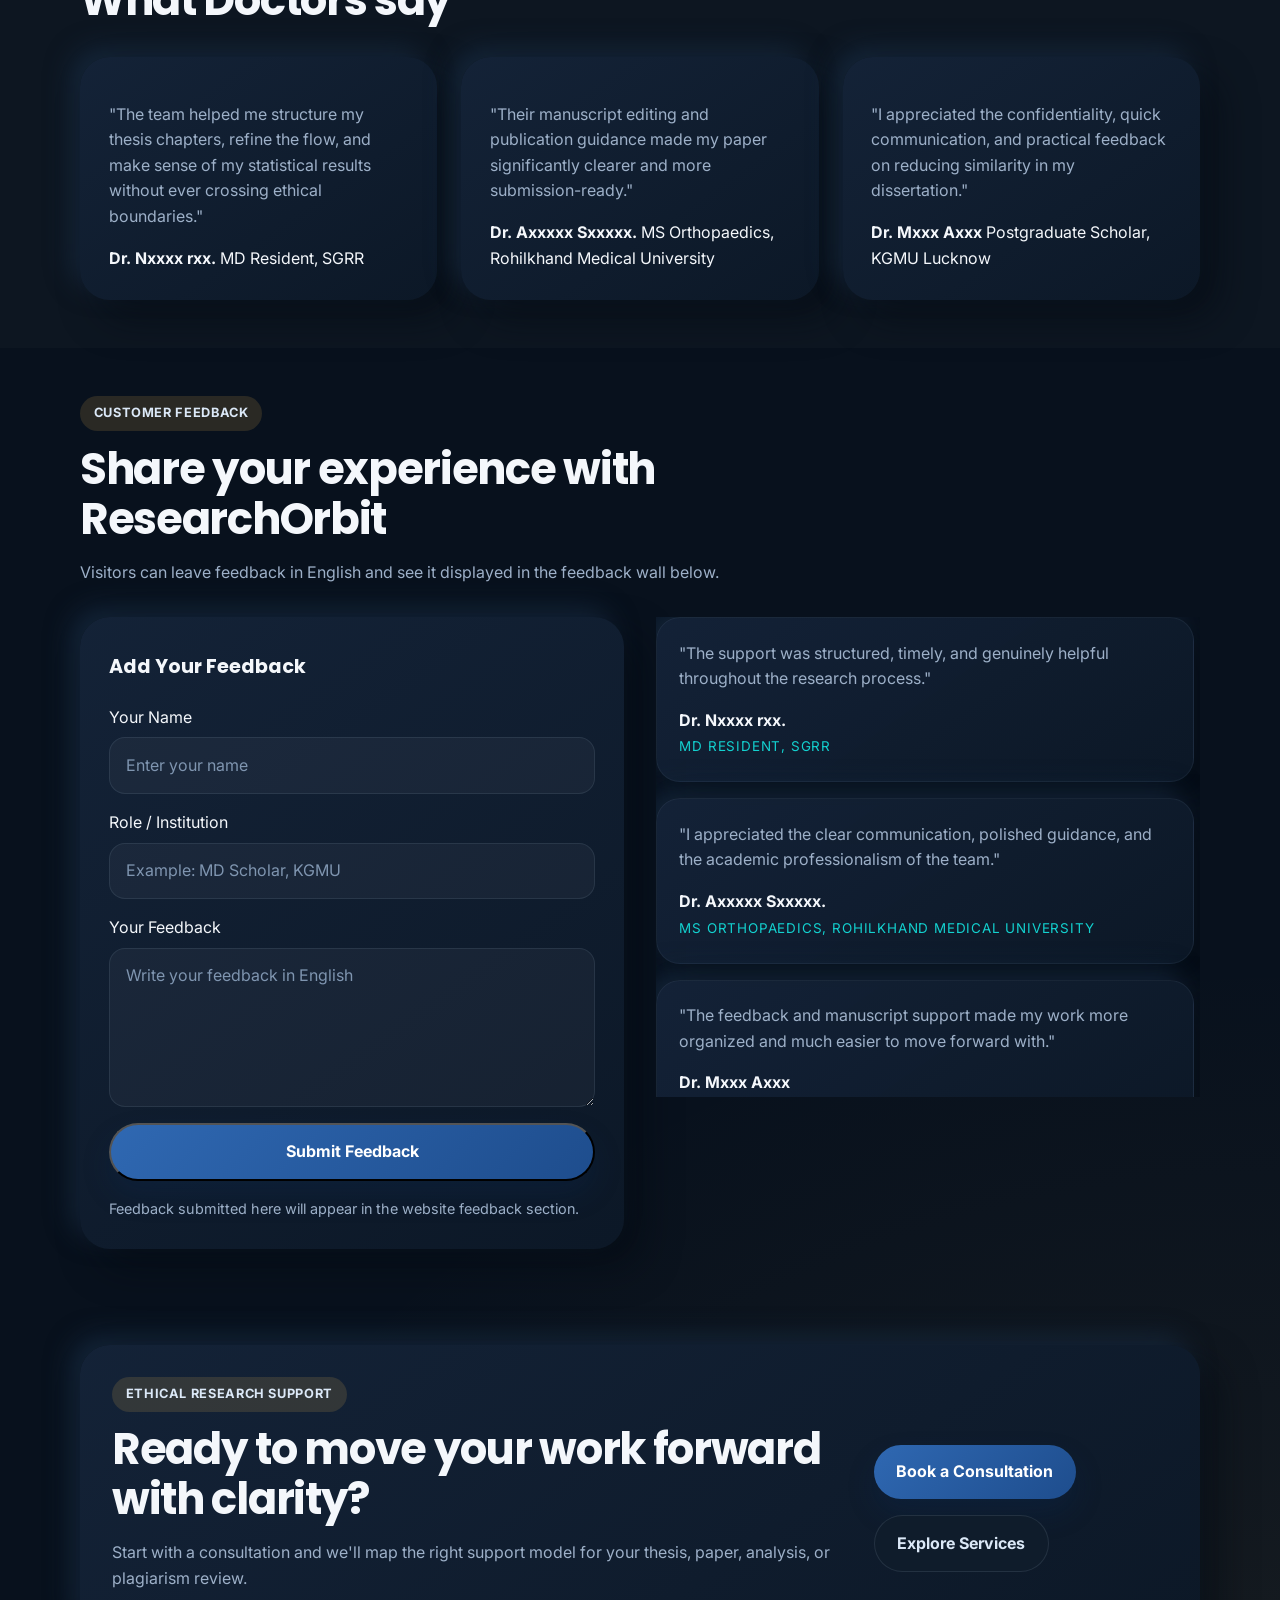
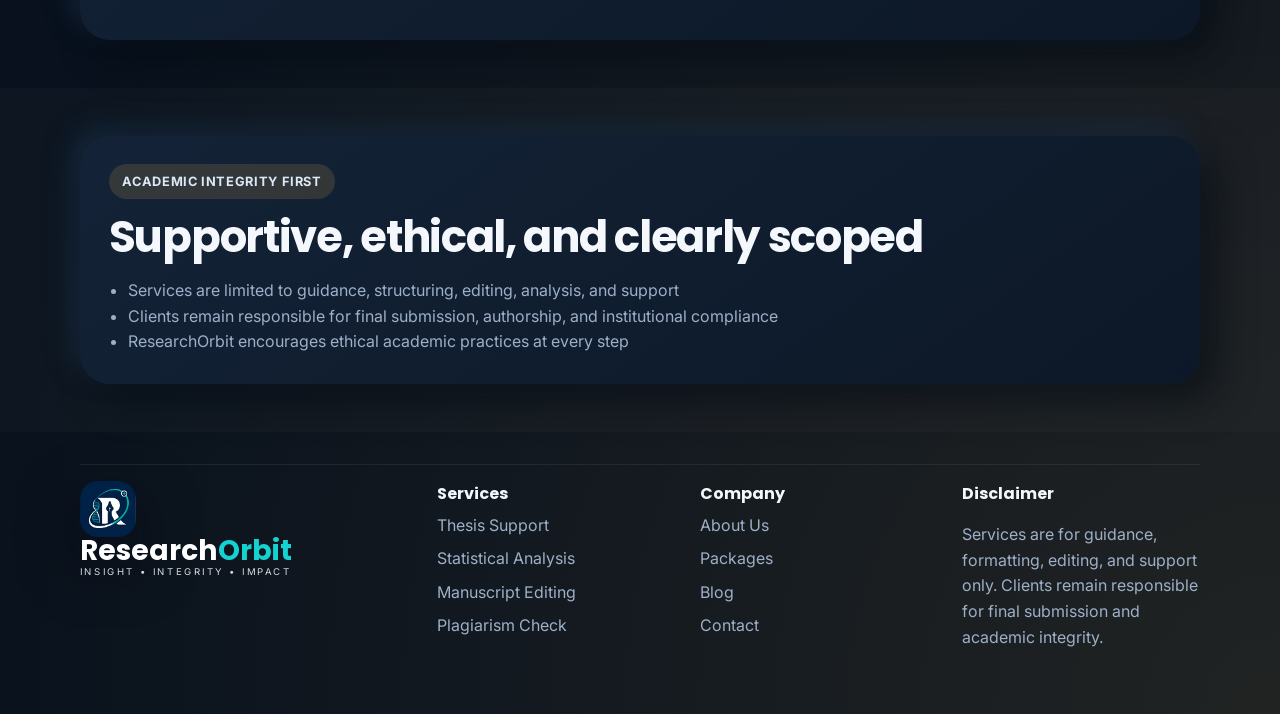
==== commit ff957eeb: "Add files via upload" ====
--- a/index.html
+++ b/index.html
@@ -353,6 +353,47 @@
 
         <section class="section">
           <div class="container">
+            <div class="section-heading reveal">
+              <span class="eyebrow">Customer Feedback</span>
+              <h2>Share your experience with ResearchOrbit</h2>
+              <p>
+                Visitors can leave feedback in English and see it displayed in
+                the feedback wall below.
+              </p>
+            </div>
+            <div class="feedback-layout">
+              <form class="feedback-form soft-card reveal" data-feedback-form>
+                <h3>Add Your Feedback</h3>
+                <label>
+                  <span>Your Name</span>
+                  <input type="text" name="name" placeholder="Enter your name" required />
+                </label>
+                <label>
+                  <span>Role / Institution</span>
+                  <input type="text" name="role" placeholder="Example: MD Scholar, KGMU" required />
+                </label>
+                <label>
+                  <span>Your Feedback</span>
+                  <textarea
+                    name="message"
+                    rows="5"
+                    placeholder="Write your feedback in English"
+                    required
+                  ></textarea>
+                </label>
+                <button class="button button-primary" type="submit">Submit Feedback</button>
+                <p class="feedback-note">
+                  Feedback submitted here will appear in the website feedback section.
+                </p>
+              </form>
+
+              <div class="feedback-wall" data-feedback-list></div>
+            </div>
+          </div>
+        </section>
+
+        <section class="section">
+          <div class="container">
             <div class="cta-banner reveal">
               <div>
                 <span class="eyebrow">Ethical Research Support</span>
--- a/styles.css
+++ b/styles.css
@@ -193,7 +193,8 @@
 .hero-grid,
 .split-panel,
 .two-column-grid,
-.contact-grid {
+.contact-grid,
+.feedback-layout {
   display: grid;
   gap: 2rem;
 }
@@ -535,9 +536,88 @@
 
 .split-panel,
 .two-column-grid,
-.contact-grid {
+.contact-grid,
+.feedback-layout {
   grid-template-columns: repeat(2, minmax(0, 1fr));
   align-items: start;
+}
+
+.feedback-form {
+  display: grid;
+  gap: 1rem;
+}
+
+.feedback-form label {
+  display: grid;
+  gap: 0.45rem;
+}
+
+.feedback-form input,
+.feedback-form textarea {
+  width: 100%;
+  padding: 0.9rem 1rem;
+  border: 1px solid rgba(157, 176, 200, 0.12);
+  border-radius: var(--radius-sm);
+  background: rgba(255, 255, 255, 0.04);
+  color: var(--text);
+}
+
+.feedback-form input::placeholder,
+.feedback-form textarea::placeholder {
+  color: #7f95b0;
+}
+
+.feedback-note {
+  margin: 0;
+  color: var(--muted);
+  font-size: 0.9rem;
+}
+
+.feedback-wall {
+  display: grid;
+  gap: 1rem;
+  max-height: 480px;
+  overflow-y: auto;
+  padding-right: 0.35rem;
+}
+
+.feedback-wall::-webkit-scrollbar {
+  width: 8px;
+}
+
+.feedback-wall::-webkit-scrollbar-track {
+  background: rgba(255, 255, 255, 0.04);
+  border-radius: 999px;
+}
+
+.feedback-wall::-webkit-scrollbar-thumb {
+  background: rgba(19, 210, 208, 0.5);
+  border-radius: 999px;
+}
+
+.feedback-card {
+  padding: 1.4rem;
+  border-radius: 24px;
+  background: linear-gradient(145deg, rgba(20, 35, 56, 0.96), rgba(12, 24, 39, 0.98));
+  border: 1px solid rgba(157, 176, 200, 0.08);
+  box-shadow: var(--shadow-card);
+}
+
+.feedback-card p {
+  margin: 0 0 1rem;
+  color: var(--muted);
+}
+
+.feedback-card strong {
+  display: block;
+  color: #f4f7fb;
+}
+
+.feedback-card span {
+  color: #13d2d0;
+  font-size: 0.84rem;
+  letter-spacing: 0.06em;
+  text-transform: uppercase;
 }
 
 .feature-list,
@@ -721,6 +801,7 @@
   .split-panel,
   .two-column-grid,
   .contact-grid,
+  .feedback-layout,
   .service-grid,
   .pricing-grid,
   .stats-grid,
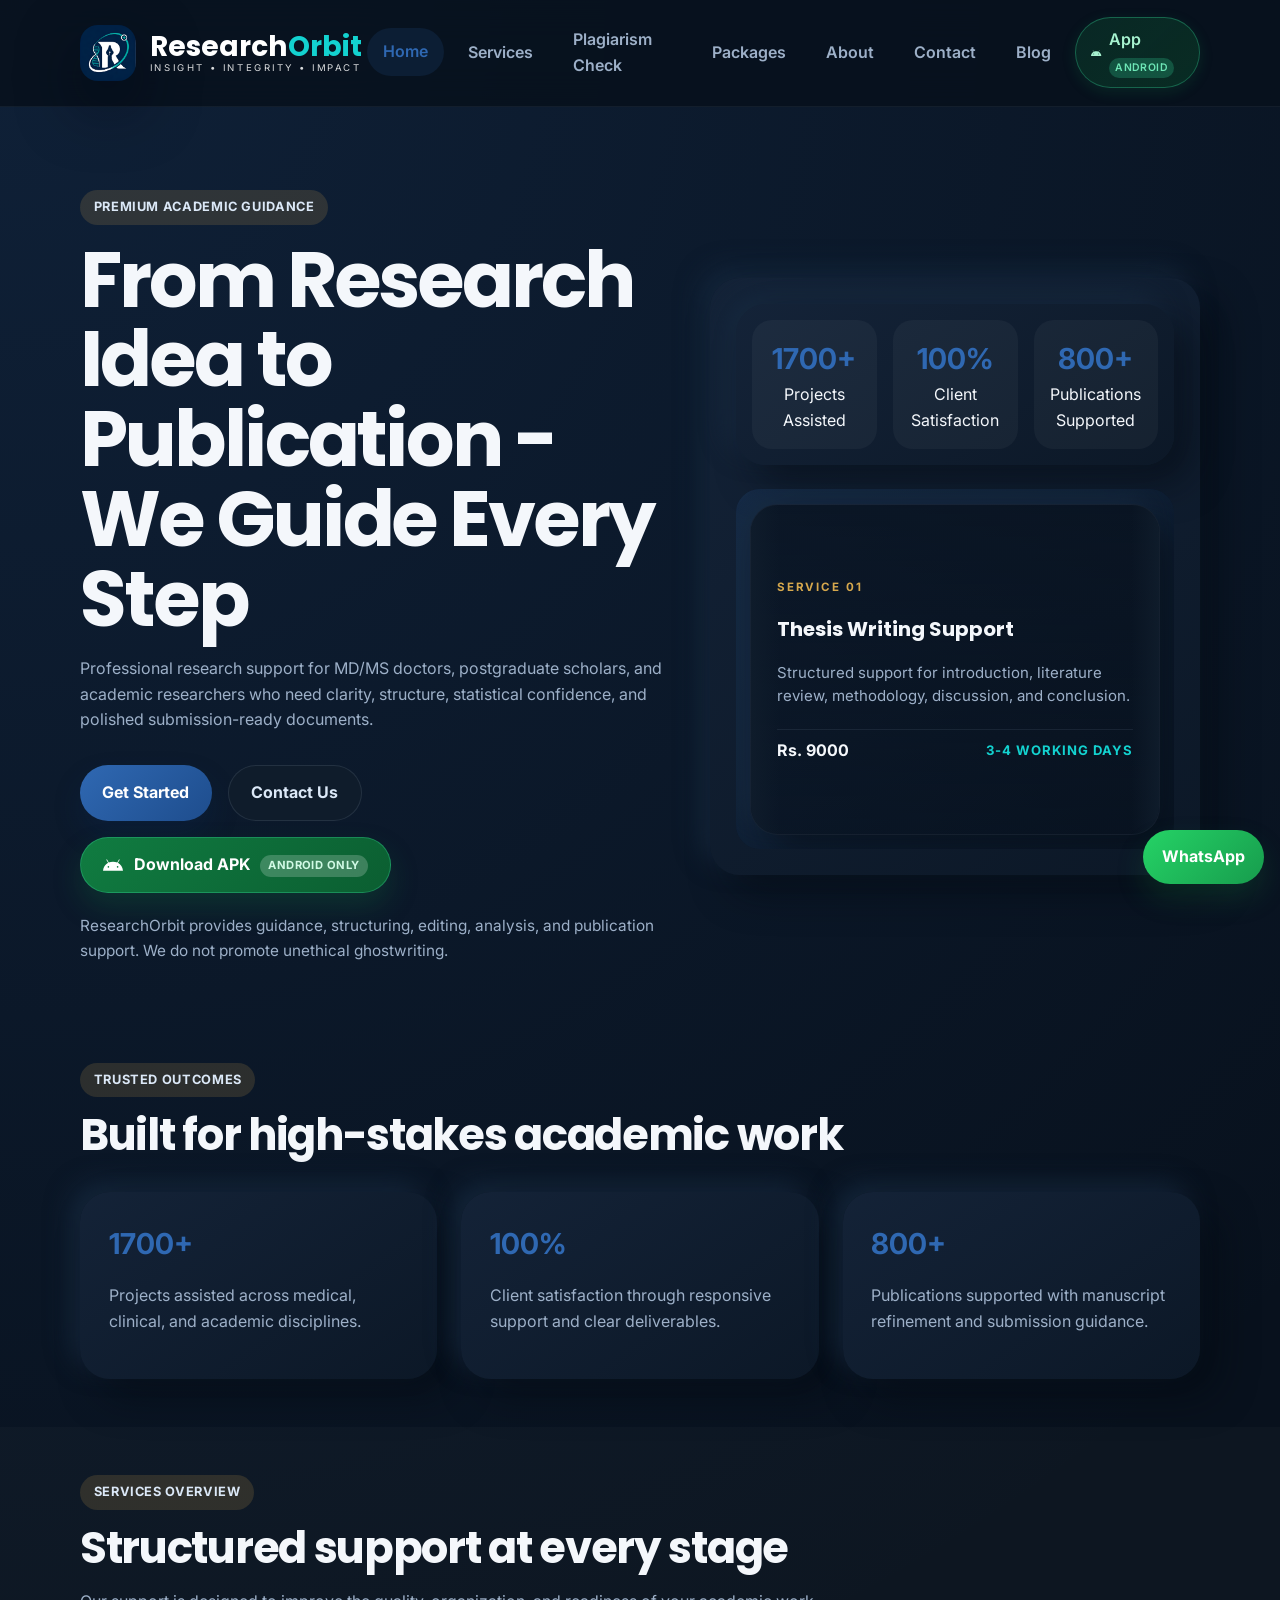
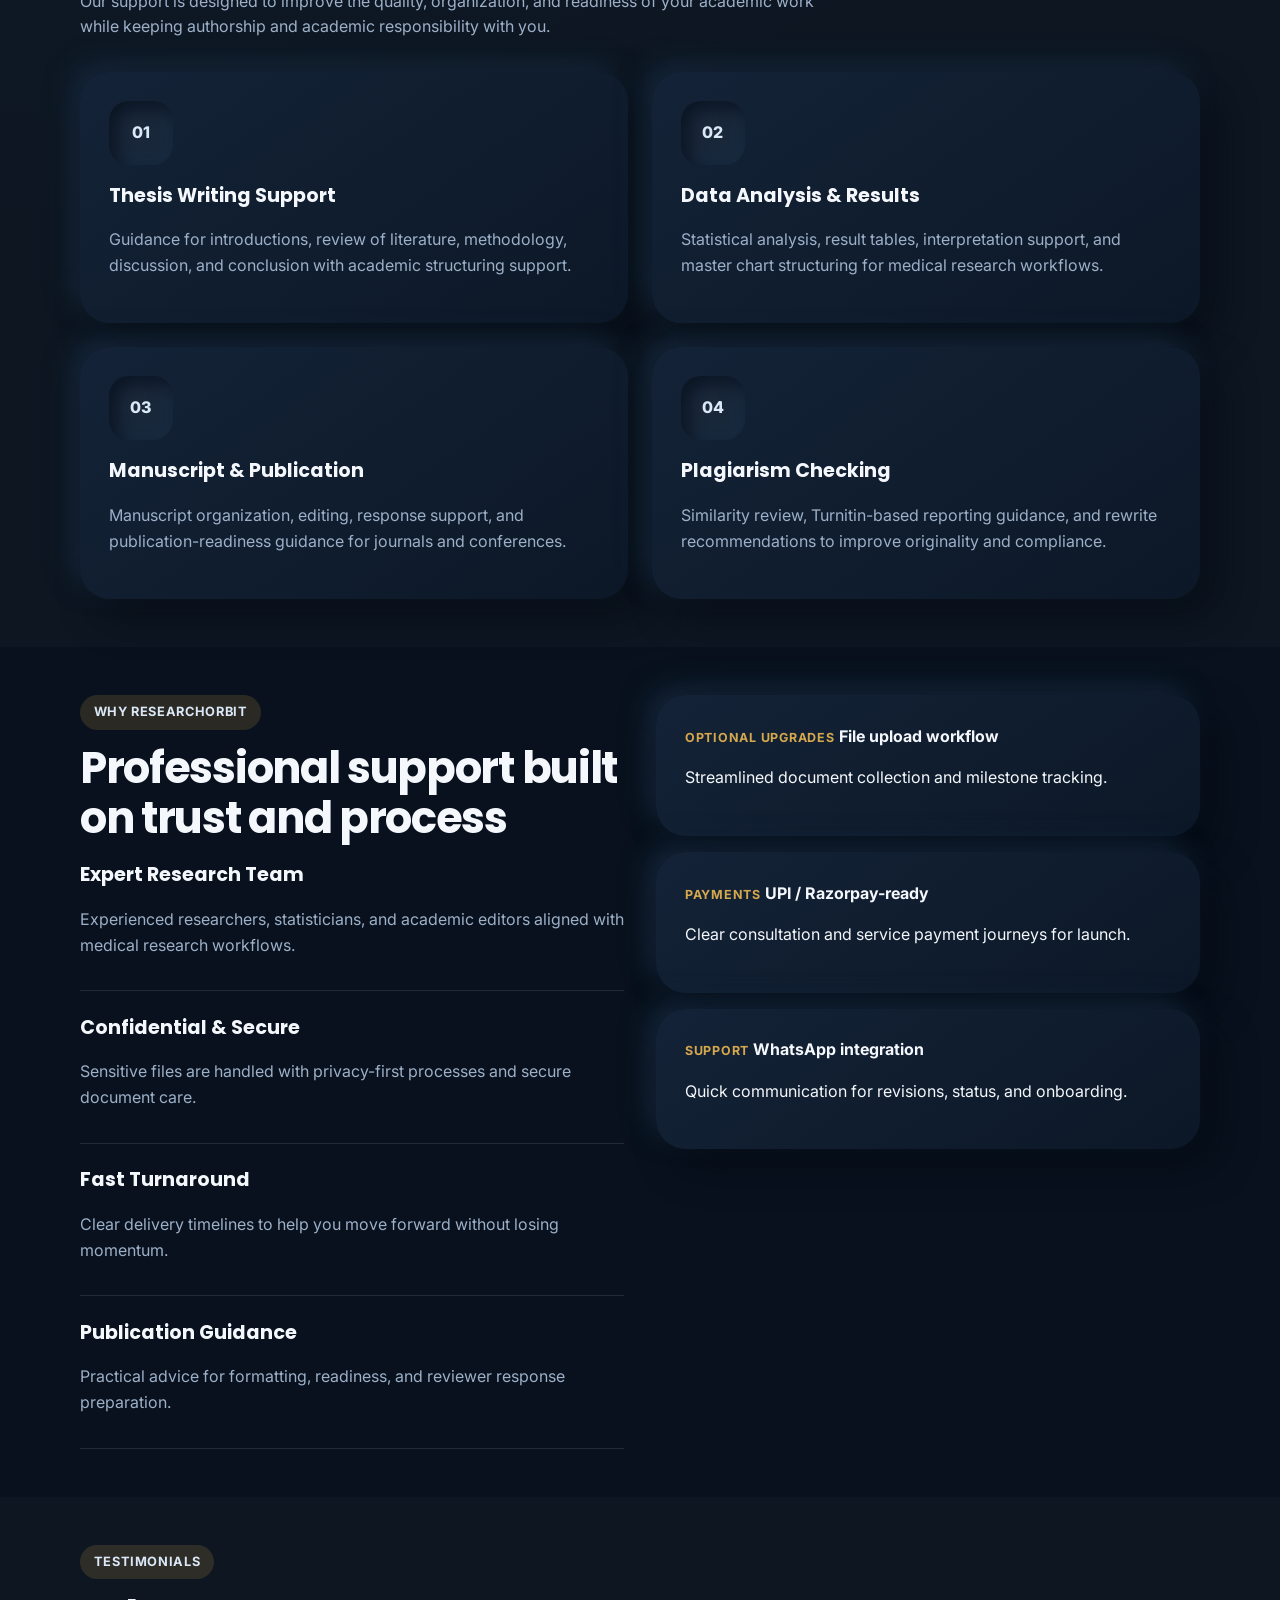
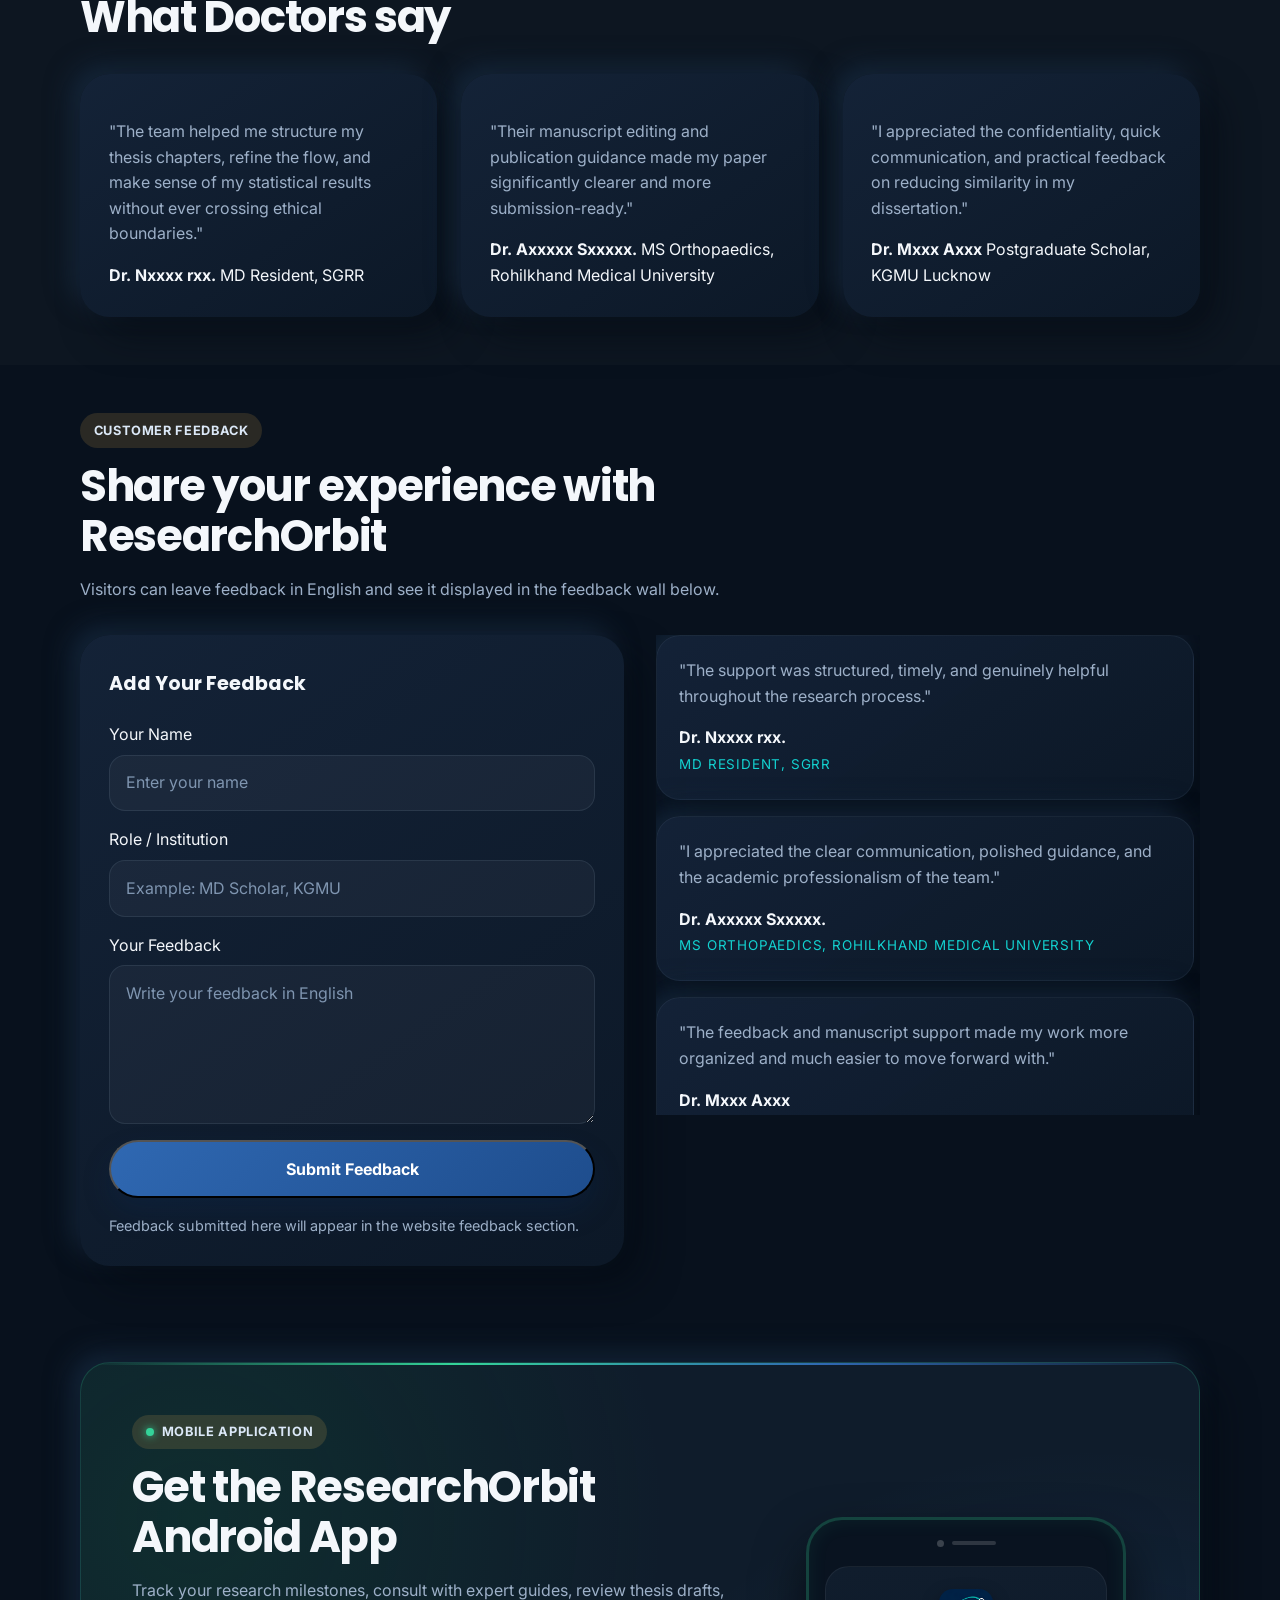
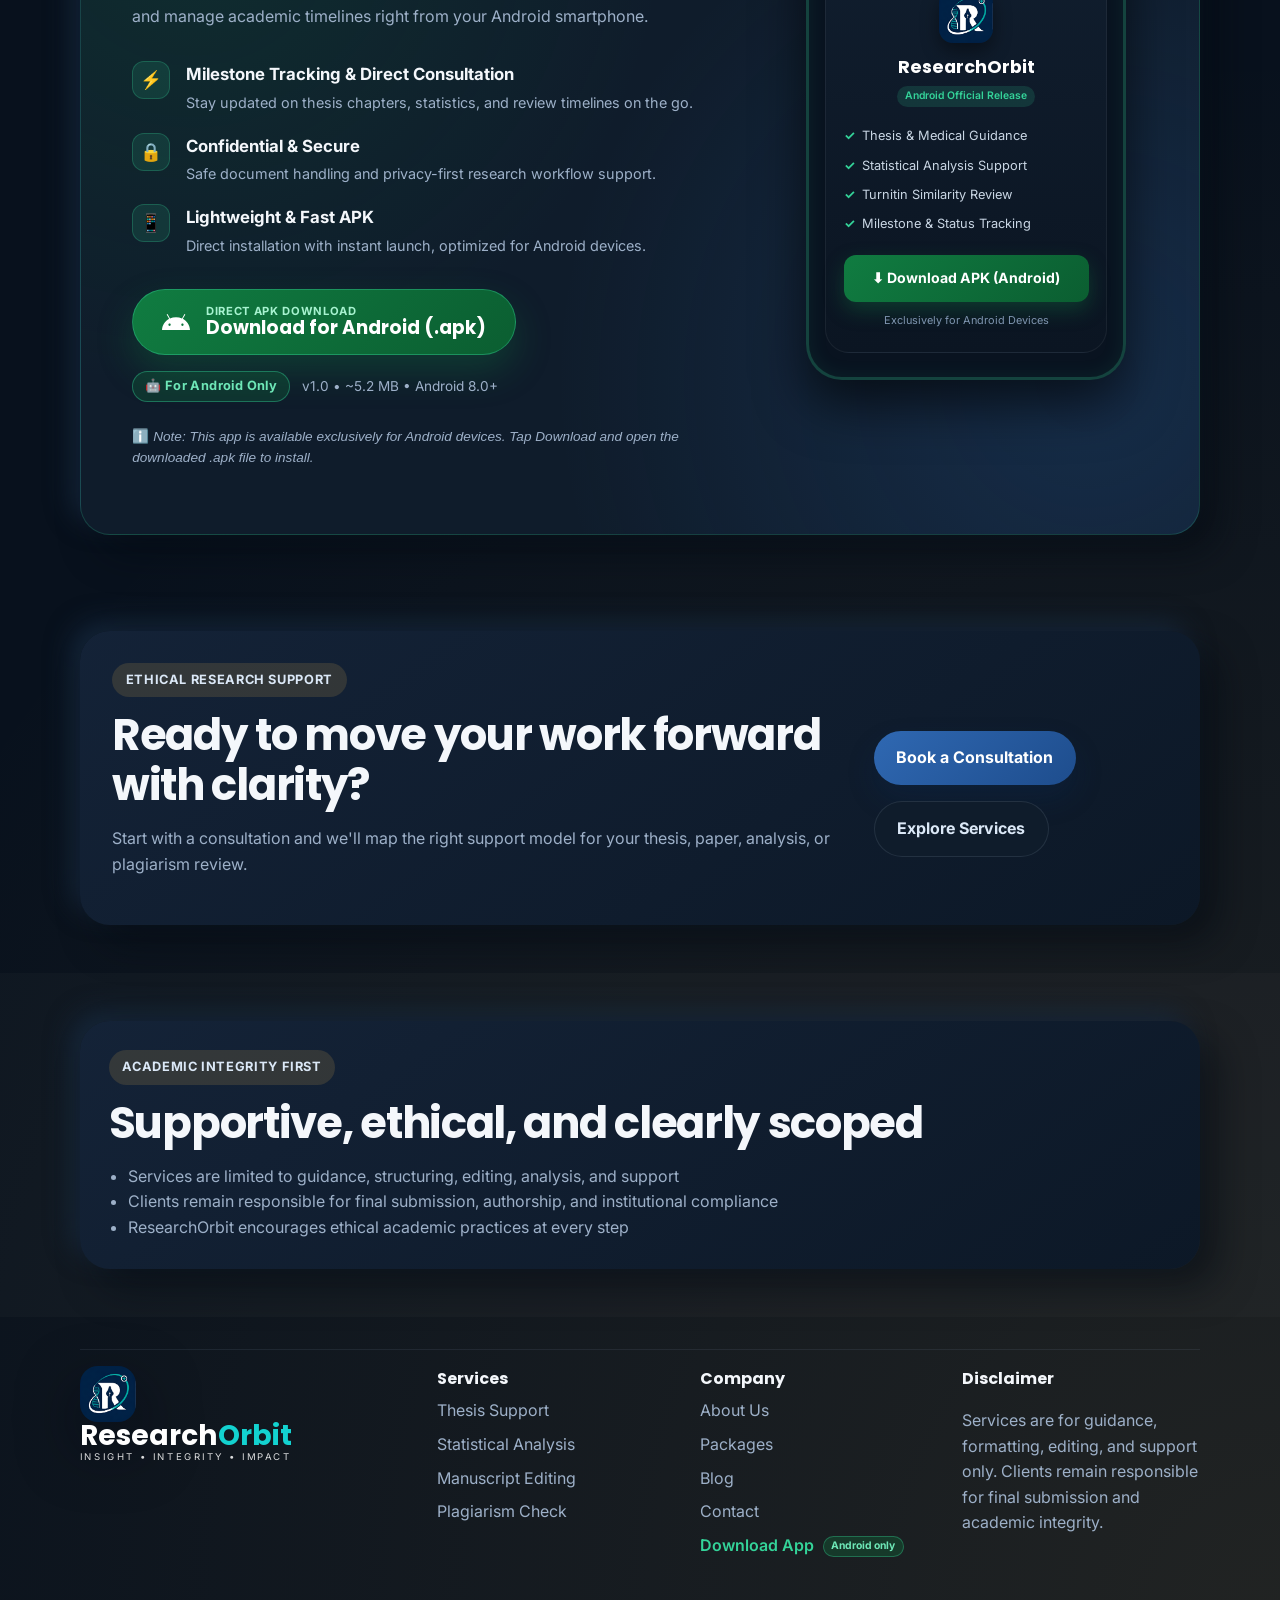
==== commit d4488865: "Add files via upload" ====
--- a/index.html
+++ b/index.html
@@ -50,6 +50,10 @@
             <a href="/about">About</a>
             <a href="/contact">Contact</a>
             <a href="/blog">Blog</a>
+            <a class="nav-btn-apk" href="./ResearchOrbit-release-signed.apk" download="ResearchOrbit-release-signed.apk" title="Download ResearchOrbit Android App">
+              <svg width="14" height="14" viewBox="0 0 24 24" fill="currentColor"><path d="M17.523 15.3414c-.5511 0-.9993-.4486-.9993-.9997s.4482-.9993.9993-.9993c.551 0 .9993.4482.9993.9993.0001.5511-.4483.9997-.9993.9997m-11.046 0c-.5511 0-.9993-.4486-.9993-.9997s.4482-.9993.9993-.9993c.5511 0 .9993.4482.9993.9993 0 .5511-.4482.9997-.9993.9997m11.4045-6.02l1.9973-3.4592a.416.416 0 00-.1521-.5676.416.416 0 00-.5676.1521l-2.0223 3.503C15.5902 8.411 13.856 8.0125 12 8.0125s-3.5902.3985-5.1368.9372L4.8409 5.4467a.4161.4161 0 00-.5677-.1521.4157.4157 0 00-.152.5676l1.9972 3.4592C2.6889 11.1867.3432 14.6589 0 18.761h24c-.3432-4.1021-2.6889-7.5743-6.1185-9.4396"/></svg>
+              <span>App <span class="nav-android-pill">Android</span></span>
+            </a>
           </nav>
         </div>
       </header>
@@ -72,6 +76,10 @@
                 <a class="button button-secondary" href="/contact"
                   >Contact Us</a
                 >
+                <a class="button button-apk" href="./ResearchOrbit-release-signed.apk" download="ResearchOrbit-release-signed.apk" title="Download ResearchOrbit Android App">
+                  <svg width="20" height="20" viewBox="0 0 24 24" fill="currentColor"><path d="M17.523 15.3414c-.5511 0-.9993-.4486-.9993-.9997s.4482-.9993.9993-.9993c.551 0 .9993.4482.9993.9993.0001.5511-.4483.9997-.9993.9997m-11.046 0c-.5511 0-.9993-.4486-.9993-.9997s.4482-.9993.9993-.9993c.5511 0 .9993.4482.9993.9993 0 .5511-.4482.9997-.9993.9997m11.4045-6.02l1.9973-3.4592a.416.416 0 00-.1521-.5676.416.416 0 00-.5676.1521l-2.0223 3.503C15.5902 8.411 13.856 8.0125 12 8.0125s-3.5902.3985-5.1368.9372L4.8409 5.4467a.4161.4161 0 00-.5677-.1521.4157.4157 0 00-.152.5676l1.9972 3.4592C2.6889 11.1867.3432 14.6589 0 18.761h24c-.3432-4.1021-2.6889-7.5743-6.1185-9.4396"/></svg>
+                  <span>Download APK <small class="apk-badge">Android Only</small></span>
+                </a>
               </div>
               <div class="hero-note">
                 ResearchOrbit provides guidance, structuring, editing, analysis,
@@ -392,6 +400,88 @@
           </div>
         </section>
 
+        <section class="section section-app" id="download-app">
+          <div class="container">
+            <div class="app-card reveal">
+              <div class="app-card-grid">
+                <div class="app-info">
+                  <span class="eyebrow"><span class="pulse-indicator"></span> Mobile Application</span>
+                  <h2>Get the ResearchOrbit Android App</h2>
+                  <p class="lead">
+                    Track your research milestones, consult with expert guides, review thesis drafts, and manage academic timelines right from your Android smartphone.
+                  </p>
+                  <div class="app-perks">
+                    <div class="app-perk">
+                      <div class="perk-icon">⚡</div>
+                      <div>
+                        <strong>Milestone Tracking &amp; Direct Consultation</strong>
+                        <span>Stay updated on thesis chapters, statistics, and review timelines on the go.</span>
+                      </div>
+                    </div>
+                    <div class="app-perk">
+                      <div class="perk-icon">🔒</div>
+                      <div>
+                        <strong>Confidential &amp; Secure</strong>
+                        <span>Safe document handling and privacy-first research workflow support.</span>
+                      </div>
+                    </div>
+                    <div class="app-perk">
+                      <div class="perk-icon">📱</div>
+                      <div>
+                        <strong>Lightweight &amp; Fast APK</strong>
+                        <span>Direct installation with instant launch, optimized for Android devices.</span>
+                      </div>
+                    </div>
+                  </div>
+                  <div class="app-download-box">
+                    <a class="button button-android-download" href="./ResearchOrbit-release-signed.apk" download="ResearchOrbit-release-signed.apk">
+                      <svg class="android-big-icon" viewBox="0 0 24 24" fill="currentColor">
+                        <path d="M17.523 15.3414c-.5511 0-.9993-.4486-.9993-.9997s.4482-.9993.9993-.9993c.551 0 .9993.4482.9993.9993.0001.5511-.4483.9997-.9993.9997m-11.046 0c-.5511 0-.9993-.4486-.9993-.9997s.4482-.9993.9993-.9993c.5511 0 .9993.4482.9993.9993 0 .5511-.4482.9997-.9993.9997m11.4045-6.02l1.9973-3.4592a.416.416 0 00-.1521-.5676.416.416 0 00-.5676.1521l-2.0223 3.503C15.5902 8.411 13.856 8.0125 12 8.0125s-3.5902.3985-5.1368.9372L4.8409 5.4467a.4161.4161 0 00-.5677-.1521.4157.4157 0 00-.152.5676l1.9972 3.4592C2.6889 11.1867.3432 14.6589 0 18.761h24c-.3432-4.1021-2.6889-7.5743-6.1185-9.4396"/>
+                      </svg>
+                      <div class="btn-labels">
+                        <span class="btn-sub">Direct APK Download</span>
+                        <span class="btn-main">Download for Android (.apk)</span>
+                      </div>
+                    </a>
+                    <div class="app-specs">
+                      <span class="android-tag-pill">🤖 For Android Only</span>
+                      <span class="spec-detail">v1.0 • ~5.2 MB • Android 8.0+</span>
+                    </div>
+                    <p class="app-install-note">
+                      ℹ️ <em>Note: This app is available exclusively for Android devices. Tap Download and open the downloaded .apk file to install.</em>
+                    </p>
+                  </div>
+                </div>
+                <div class="app-visual">
+                  <div class="app-mockup-card">
+                    <div class="mockup-header">
+                      <div class="mockup-camera"></div>
+                      <div class="mockup-speaker"></div>
+                    </div>
+                    <div class="mockup-screen">
+                      <div class="screen-brand">
+                        <img src="./logo.png" alt="ResearchOrbit App logo" class="screen-logo" />
+                        <h3>ResearchOrbit</h3>
+                        <span class="screen-badge">Android Official Release</span>
+                      </div>
+                      <div class="screen-features-list">
+                        <div class="screen-feat"><span>✓</span> Thesis &amp; Medical Guidance</div>
+                        <div class="screen-feat"><span>✓</span> Statistical Analysis Support</div>
+                        <div class="screen-feat"><span>✓</span> Turnitin Similarity Review</div>
+                        <div class="screen-feat"><span>✓</span> Milestone &amp; Status Tracking</div>
+                      </div>
+                      <a class="screen-dl-btn" href="./ResearchOrbit-release-signed.apk" download="ResearchOrbit-release-signed.apk">
+                        ⬇ Download APK (Android)
+                      </a>
+                      <div class="screen-footer-note">Exclusively for Android Devices</div>
+                    </div>
+                  </div>
+                </div>
+              </div>
+            </div>
+          </div>
+        </section>
+
         <section class="section">
           <div class="container">
             <div class="cta-banner reveal">
@@ -454,6 +544,9 @@
             <a href="/packages">Packages</a>
             <a href="/blog">Blog</a>
             <a href="/contact">Contact</a>
+            <a class="footer-app-link" href="./ResearchOrbit-release-signed.apk" download="ResearchOrbit-release-signed.apk">
+              Download App <span class="footer-android-pill">Android only</span>
+            </a>
           </div>
           <div>
             <h3>Disclaimer</h3>
--- a/styles.css
+++ b/styles.css
@@ -166,6 +166,44 @@
   outline: none;
 }
 
+.nav-btn-apk {
+  display: inline-flex !important;
+  align-items: center;
+  gap: 0.45rem;
+  padding: 0.55rem 0.95rem !important;
+  border-radius: 999px;
+  background: linear-gradient(135deg, rgba(16, 124, 65, 0.22), rgba(11, 94, 49, 0.35)) !important;
+  border: 1px solid rgba(52, 211, 153, 0.35);
+  color: #a7f3d0 !important;
+  font-weight: 700;
+  box-shadow: 0 4px 14px rgba(16, 124, 65, 0.2);
+}
+
+.nav-btn-apk:hover,
+.nav-btn-apk:focus-visible {
+  background: linear-gradient(135deg, #107c41, #0b5e31) !important;
+  color: #ffffff !important;
+  border-color: rgba(52, 211, 153, 0.7);
+  box-shadow: 0 6px 18px rgba(16, 124, 65, 0.38);
+  transform: translateY(-2px);
+}
+
+.nav-android-pill {
+  display: inline-block;
+  font-size: 0.65rem;
+  padding: 0.1rem 0.4rem;
+  border-radius: 999px;
+  background: rgba(52, 211, 153, 0.25);
+  color: #6ee7b7;
+  text-transform: uppercase;
+  letter-spacing: 0.04em;
+}
+
+.nav-btn-apk:hover .nav-android-pill {
+  background: rgba(255, 255, 255, 0.25);
+  color: #ffffff;
+}
+
 .nav-toggle {
   display: none;
   width: 48px;
@@ -296,6 +334,35 @@
   background: var(--surface);
   color: #dbe8f7;
   border: 1px solid rgba(157, 176, 200, 0.14);
+}
+
+.button-apk {
+  background: linear-gradient(135deg, #107c41, #0b5e31);
+  color: #ffffff;
+  border: 1px solid rgba(52, 211, 153, 0.35);
+  box-shadow: 0 14px 28px rgba(16, 124, 65, 0.25);
+  gap: 0.65rem;
+}
+
+.button-apk:hover {
+  transform: translateY(-2px);
+  background: linear-gradient(135deg, #14934e, #0e723c);
+  box-shadow: 0 18px 36px rgba(16, 124, 65, 0.38);
+  border-color: rgba(52, 211, 153, 0.6);
+}
+
+.apk-badge {
+  display: inline-block;
+  margin-left: 0.4rem;
+  padding: 0.15rem 0.5rem;
+  font-size: 0.7rem;
+  font-weight: 700;
+  text-transform: uppercase;
+  letter-spacing: 0.04em;
+  background: rgba(255, 255, 255, 0.2);
+  color: #d1fae5;
+  border-radius: 999px;
+  vertical-align: middle;
 }
 
 .button-secondary:hover {
@@ -796,6 +863,329 @@
   transition-delay: 0.12s;
 }
 
+/* App Section & Mockup Showcase */
+.section-app {
+  position: relative;
+}
+
+.app-card {
+  padding: clamp(2rem, 4vw, 3.5rem);
+  border-radius: var(--radius-lg);
+  background: radial-gradient(circle at 10% 20%, rgba(16, 124, 65, 0.18), transparent 40%),
+              radial-gradient(circle at 90% 80%, rgba(47, 104, 178, 0.22), transparent 45%),
+              var(--surface);
+  border: 1px solid rgba(52, 211, 153, 0.2);
+  box-shadow: var(--shadow-card);
+  position: relative;
+  overflow: hidden;
+}
+
+.app-card::before {
+  content: "";
+  position: absolute;
+  top: 0;
+  left: 0;
+  right: 0;
+  height: 2px;
+  background: linear-gradient(90deg, transparent, #34d399, #2f68b2, transparent);
+}
+
+.app-card-grid {
+  display: grid;
+  grid-template-columns: 1.25fr 0.75fr;
+  gap: 3rem;
+  align-items: center;
+}
+
+.pulse-indicator {
+  display: inline-block;
+  width: 8px;
+  height: 8px;
+  border-radius: 50%;
+  background: #34d399;
+  box-shadow: 0 0 8px #34d399;
+  animation: pulse-glow 2s infinite;
+}
+
+@keyframes pulse-glow {
+  0% { transform: scale(0.95); box-shadow: 0 0 0 0 rgba(52, 211, 153, 0.7); }
+  70% { transform: scale(1.15); box-shadow: 0 0 0 8px rgba(52, 211, 153, 0); }
+  100% { transform: scale(0.95); box-shadow: 0 0 0 0 rgba(52, 211, 153, 0); }
+}
+
+.app-perks {
+  display: grid;
+  gap: 1.2rem;
+  margin: 2rem 0;
+}
+
+.app-perk {
+  display: flex;
+  align-items: flex-start;
+  gap: 1rem;
+}
+
+.perk-icon {
+  display: grid;
+  place-items: center;
+  width: 38px;
+  height: 38px;
+  border-radius: 12px;
+  background: rgba(52, 211, 153, 0.12);
+  border: 1px solid rgba(52, 211, 153, 0.25);
+  color: #34d399;
+  font-size: 1.1rem;
+  flex-shrink: 0;
+}
+
+.app-perk strong {
+  display: block;
+  font-size: 1.05rem;
+  color: #f4f7fb;
+}
+
+.app-perk span {
+  display: block;
+  font-size: 0.9rem;
+  color: var(--muted);
+  margin-top: 0.15rem;
+}
+
+.app-download-box {
+  display: flex;
+  flex-direction: column;
+  gap: 1rem;
+  margin-top: 2rem;
+}
+
+.button-android-download {
+  display: inline-flex;
+  align-items: center;
+  gap: 1rem;
+  padding: 0.95rem 1.8rem;
+  border-radius: 999px;
+  background: linear-gradient(135deg, #107c41, #0b5e31);
+  color: #ffffff;
+  border: 1px solid rgba(52, 211, 153, 0.4);
+  box-shadow: 0 16px 36px rgba(16, 124, 65, 0.32);
+  font-weight: 700;
+  width: fit-content;
+  transition: transform 0.3s ease, box-shadow 0.3s ease, background 0.3s ease;
+}
+
+.button-android-download:hover {
+  transform: translateY(-2px) scale(1.02);
+  background: linear-gradient(135deg, #14934e, #0e723c);
+  box-shadow: 0 20px 42px rgba(16, 124, 65, 0.48);
+  border-color: rgba(52, 211, 153, 0.7);
+}
+
+.android-big-icon {
+  width: 28px;
+  height: 28px;
+  fill: #ffffff;
+  flex-shrink: 0;
+}
+
+.btn-labels {
+  display: flex;
+  flex-direction: column;
+  align-items: flex-start;
+  text-align: left;
+}
+
+.btn-sub {
+  font-size: 0.7rem;
+  letter-spacing: 0.06em;
+  text-transform: uppercase;
+  color: #a7f3d0;
+  line-height: 1.1;
+}
+
+.btn-main {
+  font-size: 1.15rem;
+  font-family: "Poppins", sans-serif;
+  line-height: 1.2;
+}
+
+.app-specs {
+  display: flex;
+  align-items: center;
+  gap: 0.75rem;
+  flex-wrap: wrap;
+}
+
+.android-tag-pill {
+  display: inline-flex;
+  align-items: center;
+  gap: 0.35rem;
+  padding: 0.25rem 0.75rem;
+  border-radius: 999px;
+  background: rgba(16, 124, 65, 0.25);
+  border: 1px solid rgba(52, 211, 153, 0.4);
+  color: #6ee7b7;
+  font-size: 0.8rem;
+  font-weight: 700;
+  letter-spacing: 0.03em;
+}
+
+.spec-detail {
+  font-size: 0.85rem;
+  color: var(--muted);
+}
+
+.app-install-note {
+  font-size: 0.85rem;
+  color: #9db0c8;
+  margin-top: 0.5rem;
+  line-height: 1.5;
+}
+
+/* App visual phone mockup frame */
+.app-visual {
+  display: flex;
+  justify-content: center;
+  align-items: center;
+}
+
+.app-mockup-card {
+  width: 100%;
+  max-width: 320px;
+  border-radius: 36px;
+  background: #091320;
+  border: 3px solid rgba(52, 211, 153, 0.25);
+  box-shadow: 0 25px 50px rgba(0, 0, 0, 0.6), inset 0 0 20px rgba(52, 211, 153, 0.08);
+  padding: 1.25rem 1rem 1.5rem;
+  position: relative;
+}
+
+.mockup-header {
+  display: flex;
+  justify-content: center;
+  align-items: center;
+  gap: 0.5rem;
+  margin-bottom: 1.2rem;
+}
+
+.mockup-speaker {
+  width: 44px;
+  height: 4px;
+  background: rgba(255, 255, 255, 0.15);
+  border-radius: 999px;
+}
+
+.mockup-camera {
+  width: 7px;
+  height: 7px;
+  background: rgba(255, 255, 255, 0.2);
+  border-radius: 50%;
+}
+
+.mockup-screen {
+  background: linear-gradient(180deg, #101d2d, #0b1522);
+  border-radius: 24px;
+  padding: 1.4rem 1.1rem;
+  border: 1px solid rgba(255, 255, 255, 0.06);
+  text-align: center;
+}
+
+.screen-brand {
+  margin-bottom: 1.2rem;
+}
+
+.screen-logo {
+  width: 54px;
+  height: 54px;
+  border-radius: 14px;
+  margin: 0 auto 0.6rem;
+  box-shadow: 0 8px 18px rgba(0, 0, 0, 0.4);
+}
+
+.screen-brand h3 {
+  margin: 0;
+  font-size: 1.1rem;
+  color: #ffffff;
+}
+
+.screen-badge {
+  display: inline-block;
+  font-size: 0.65rem;
+  padding: 0.15rem 0.5rem;
+  background: rgba(52, 211, 153, 0.15);
+  color: #34d399;
+  border-radius: 999px;
+  font-weight: 600;
+  margin-top: 0.25rem;
+}
+
+.screen-features-list {
+  text-align: left;
+  display: grid;
+  gap: 0.55rem;
+  margin-bottom: 1.3rem;
+  font-size: 0.8rem;
+  color: #c9d6e4;
+}
+
+.screen-feat {
+  display: flex;
+  align-items: center;
+  gap: 0.45rem;
+}
+
+.screen-feat span {
+  color: #34d399;
+  font-weight: bold;
+}
+
+.screen-dl-btn {
+  display: block;
+  width: 100%;
+  padding: 0.75rem 0.5rem;
+  background: linear-gradient(135deg, #107c41, #0b5e31);
+  color: #ffffff;
+  border-radius: 12px;
+  font-weight: 700;
+  font-size: 0.88rem;
+  box-shadow: 0 8px 20px rgba(16, 124, 65, 0.35);
+  transition: transform 0.2s ease;
+}
+
+.screen-dl-btn:hover {
+  transform: translateY(-2px);
+  background: linear-gradient(135deg, #14934e, #0e723c);
+}
+
+.screen-footer-note {
+  margin-top: 0.65rem;
+  font-size: 0.68rem;
+  color: #7f95b0;
+}
+
+/* Footer APK Pills */
+.footer-android-pill {
+  display: inline-block;
+  font-size: 0.65rem;
+  padding: 0.1rem 0.45rem;
+  border-radius: 999px;
+  background: rgba(16, 124, 65, 0.3);
+  border: 1px solid rgba(52, 211, 153, 0.35);
+  color: #6ee7b7;
+  vertical-align: middle;
+  margin-left: 0.35rem;
+  font-weight: 700;
+}
+
+.footer-app-link {
+  color: #34d399 !important;
+  font-weight: 600;
+}
+
+.footer-app-link:hover {
+  color: #6ee7b7 !important;
+  text-decoration: underline;
+}
+
 @media (max-width: 960px) {
   .hero-grid,
   .split-panel,
@@ -809,7 +1199,8 @@
   .package-grid,
   .blog-grid,
   .workflow-grid,
-  .footer-grid {
+  .footer-grid,
+  .app-card-grid {
     grid-template-columns: 1fr;
   }
 
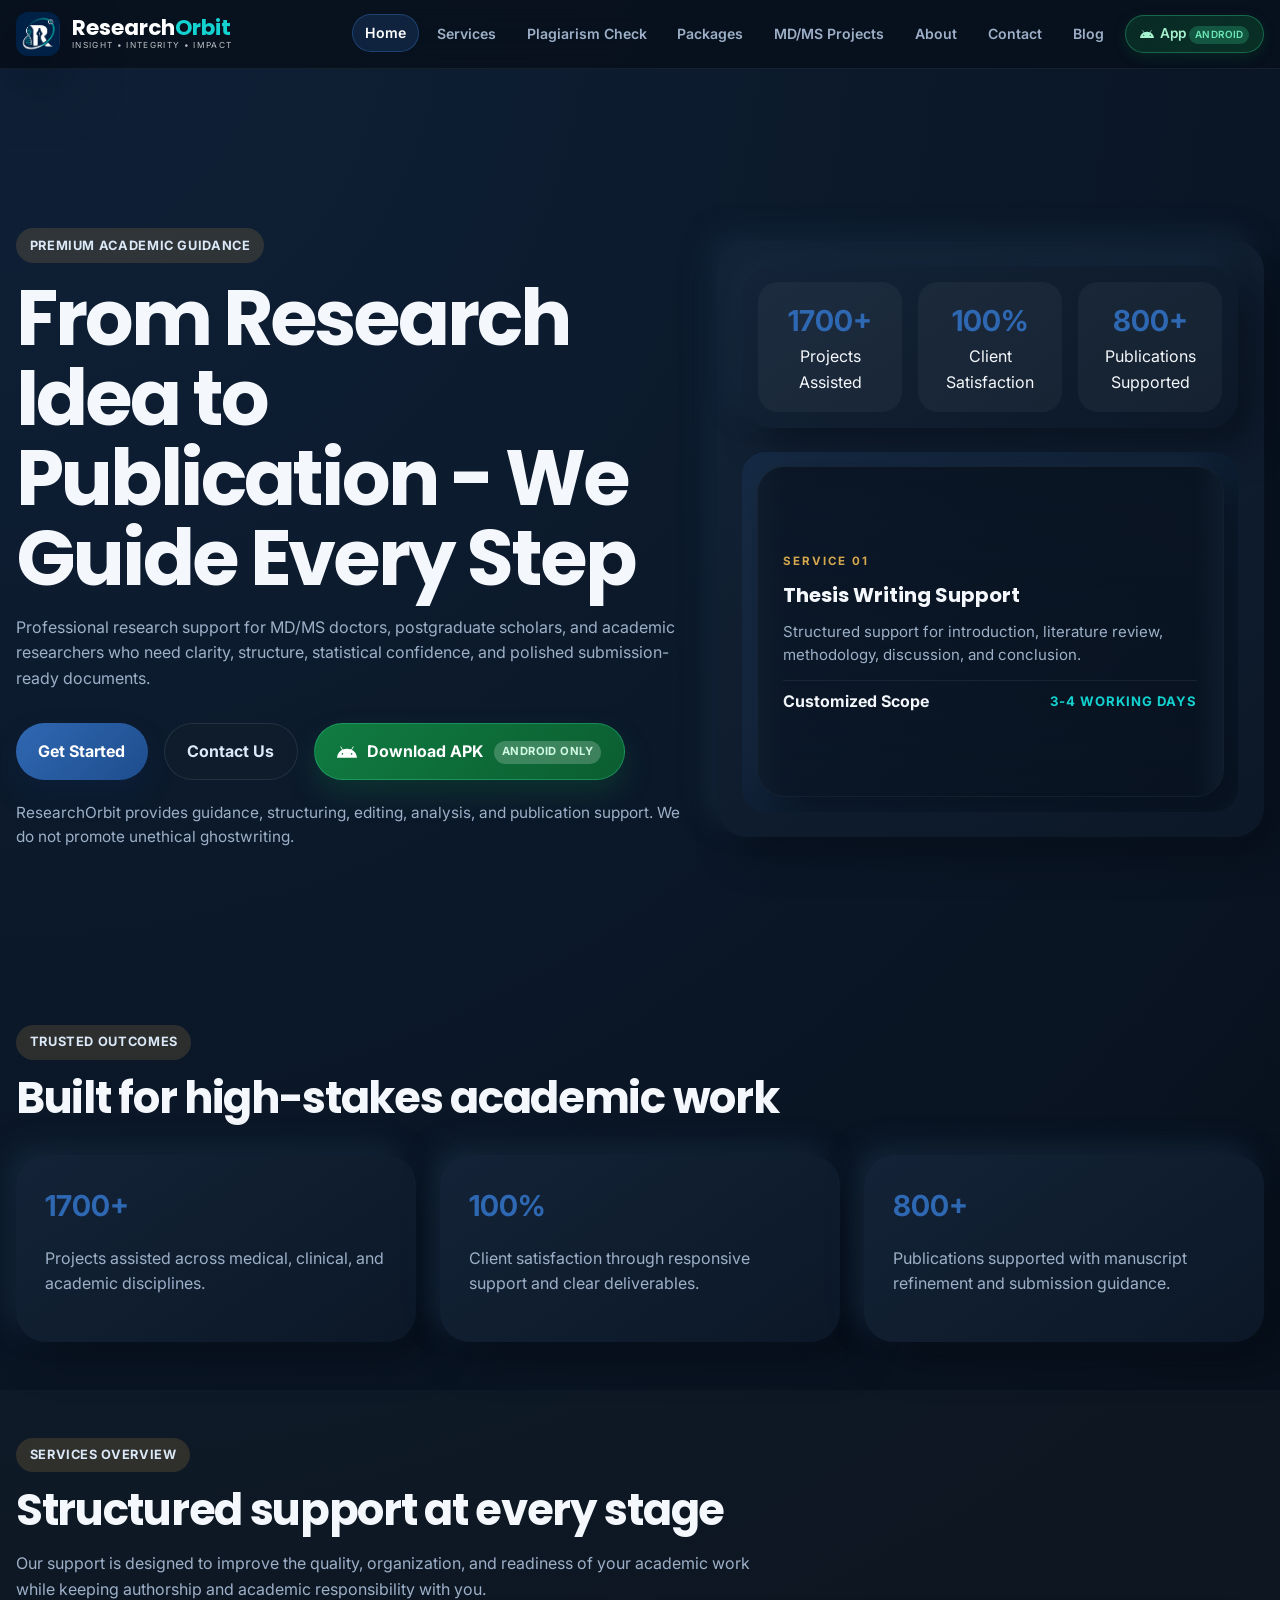
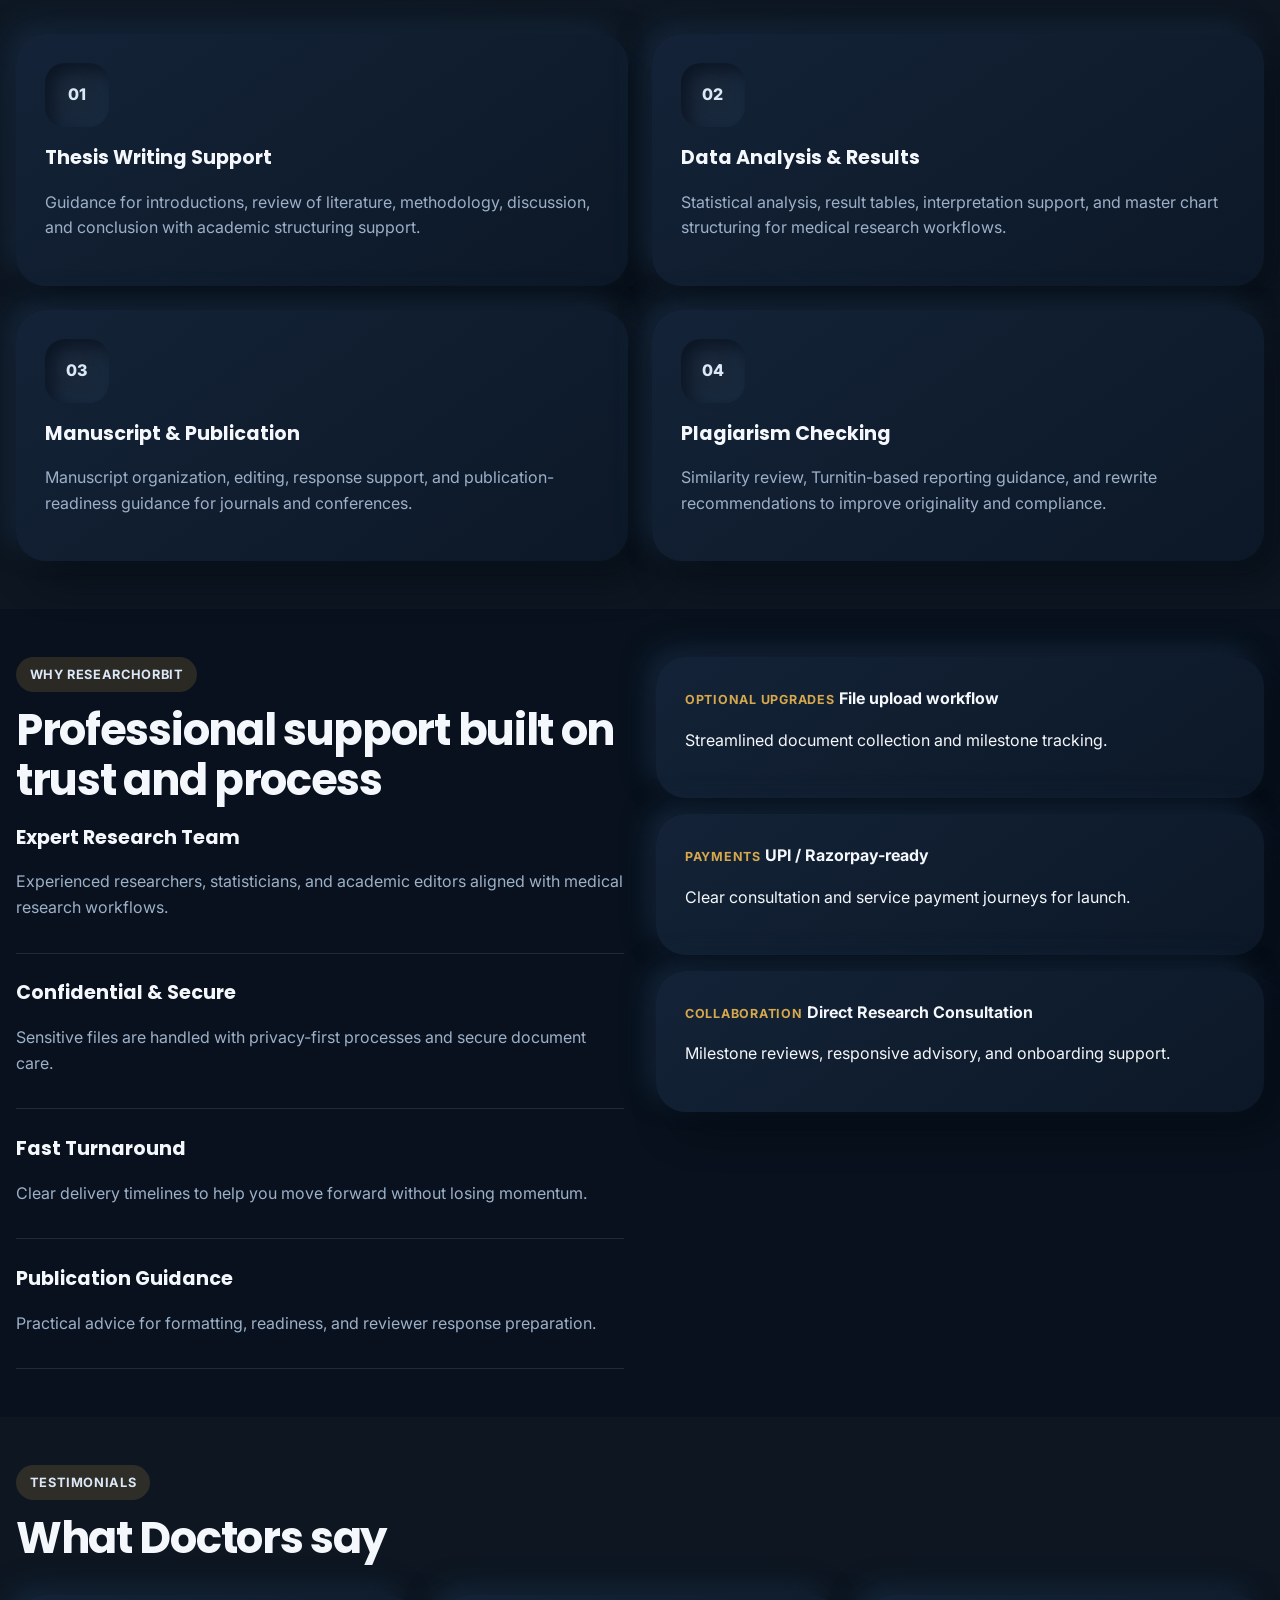
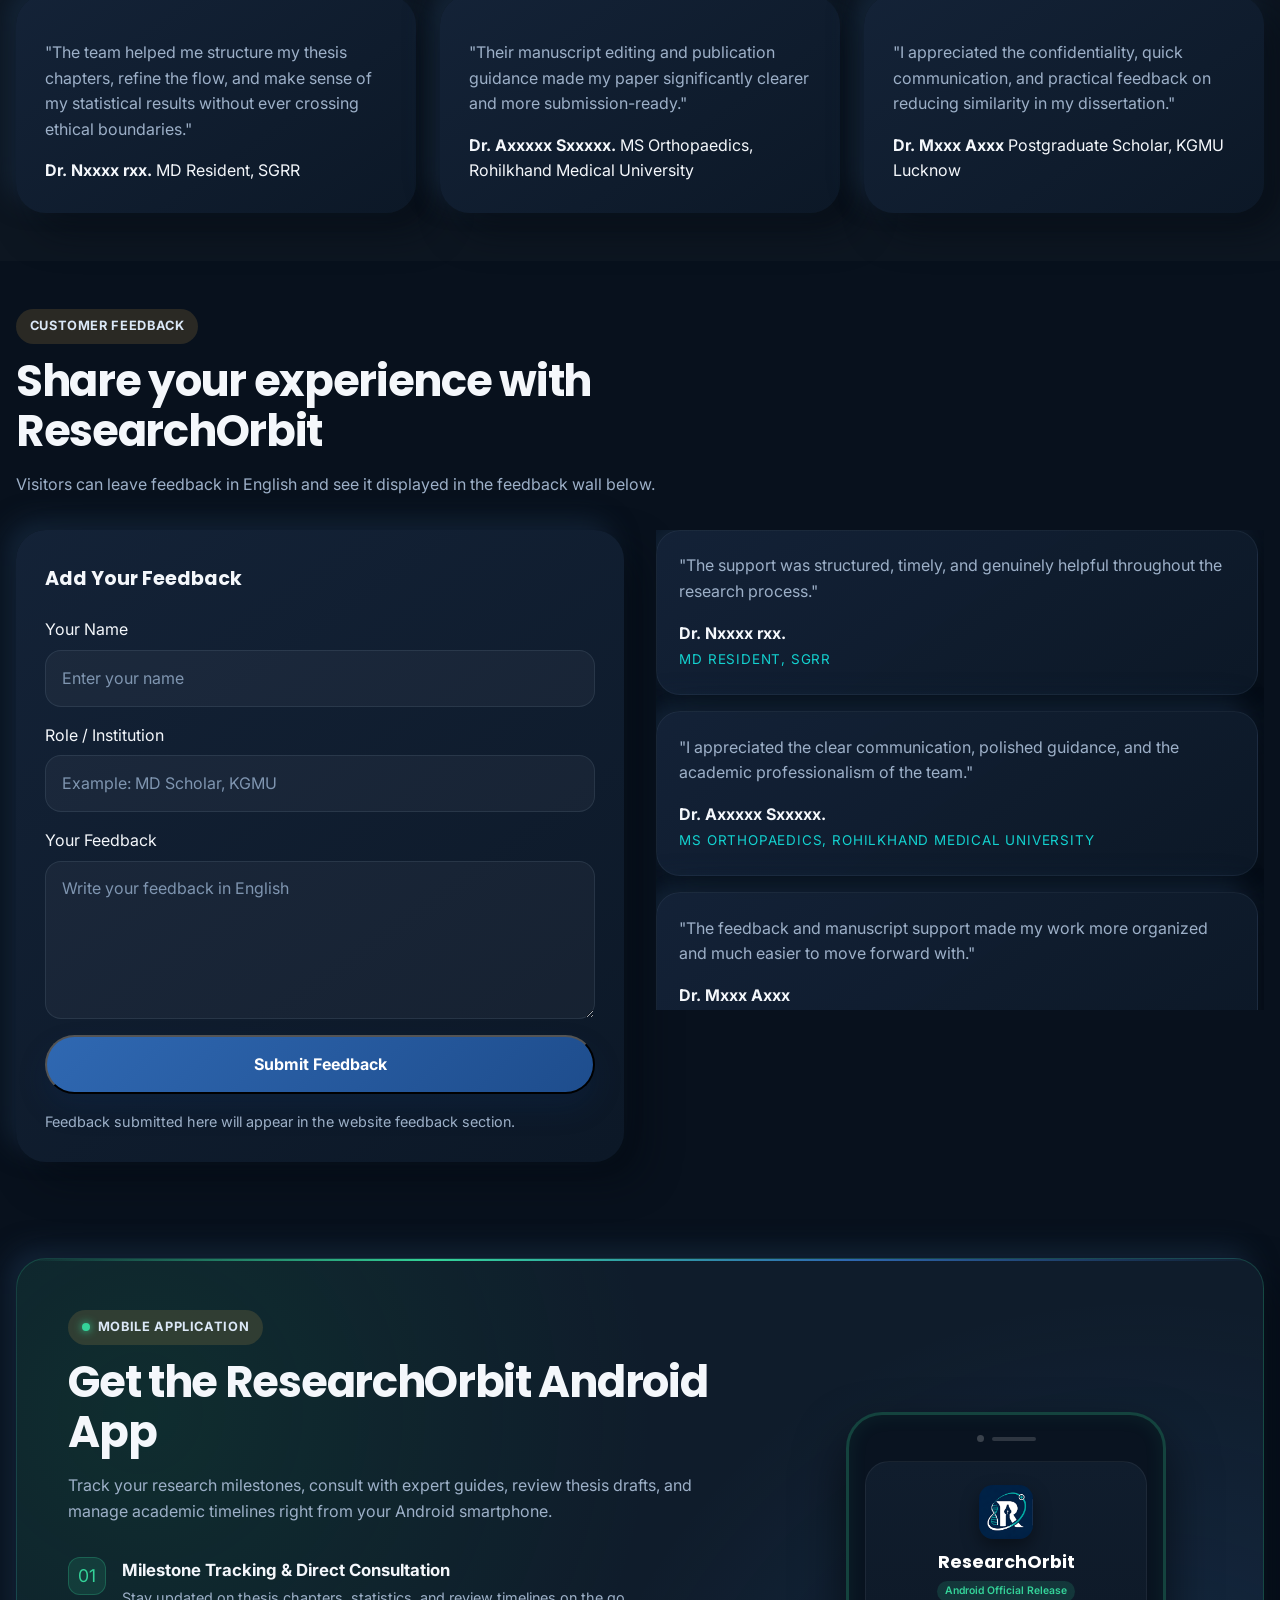
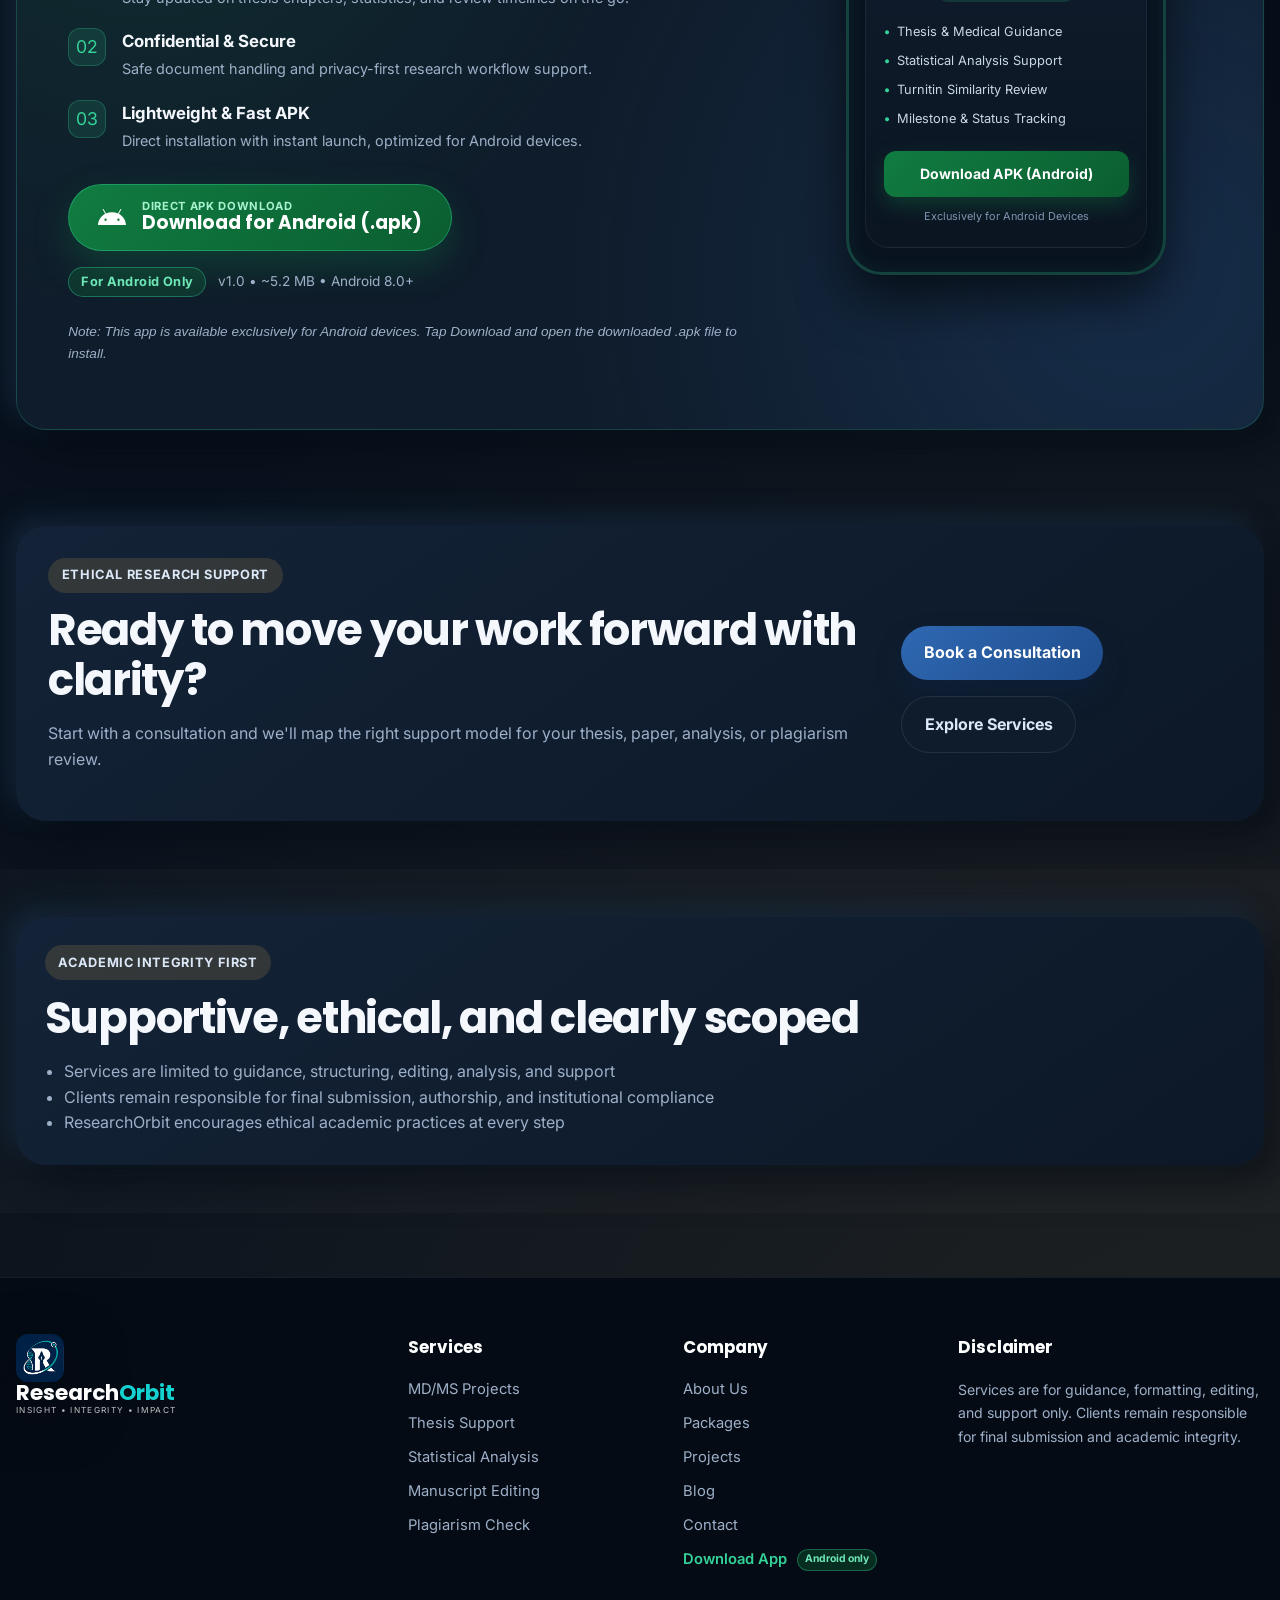
==== commit 62b7c285: "Add files via upload" ====
--- a/index.html
+++ b/index.html
@@ -47,6 +47,7 @@
             <a href="/services">Services</a>
             <a href="/plagiarism-check">Plagiarism Check</a>
             <a href="/packages">Packages</a>
+            <a href="/freelancing">MD/MS Projects</a>
             <a href="/about">About</a>
             <a href="/contact">Contact</a>
             <a href="/blog">Blog</a>
@@ -111,7 +112,7 @@
                       <h3>Thesis Writing Support</h3>
                       <p>Structured support for introduction, literature review, methodology, discussion, and conclusion.</p>
                       <div class="hero-service-meta">
-                        <strong>Rs. 9000</strong>
+                        <strong>Customized Scope</strong>
                         <span>3-4 working days</span>
                       </div>
                     </article>
@@ -120,7 +121,7 @@
                       <h3>Master Chart</h3>
                       <p>Data structuring support with variable mapping, cleaning guidance, and analysis-ready preparation.</p>
                       <div class="hero-service-meta">
-                        <strong>Rs. 9000</strong>
+                        <strong>Data Cleaning &amp; Code</strong>
                         <span>3-4 working days</span>
                       </div>
                     </article>
@@ -129,7 +130,7 @@
                       <h3>Results and Statistics</h3>
                       <p>Descriptive and inferential analysis guidance with tables, interpretation, and polished result framing.</p>
                       <div class="hero-service-meta">
-                        <strong>Rs. 12000</strong>
+                        <strong>Inferential Analytics</strong>
                         <span>3-4 working days</span>
                       </div>
                     </article>
@@ -147,7 +148,7 @@
                       <h3>Manuscript Support</h3>
                       <p>Article structuring, language polishing, and publication-readiness support for journal submission.</p>
                       <div class="hero-service-meta">
-                        <strong>Rs. 3000</strong>
+                        <strong>Publication Standards</strong>
                         <span>3-4 working days</span>
                       </div>
                     </article>
@@ -156,7 +157,7 @@
                       <h3>PPT and Poster</h3>
                       <p>Academic presentation design for viva, conference posters, and speaker-friendly thesis slides.</p>
                       <div class="hero-service-meta">
-                        <strong>Rs. 2000</strong>
+                        <strong>Defense Ready</strong>
                         <span>1-2 working days</span>
                       </div>
                     </article>
@@ -165,7 +166,7 @@
                       <h3>Synopsis / Protocol</h3>
                       <p>Institution-ready synopsis and protocol structuring with objective and methodology alignment.</p>
                       <div class="hero-service-meta">
-                        <strong>Rs. 5000</strong>
+                        <strong>Protocol Alignment</strong>
                         <span>3-4 working days</span>
                       </div>
                     </article>
@@ -174,7 +175,7 @@
                       <h3>Topic Selection</h3>
                       <p>Practical and publishable topic guidance based on specialty, feasibility, and academic scope.</p>
                       <div class="hero-service-meta">
-                        <strong>Rs. 1000</strong>
+                        <strong>Specialty Alignment</strong>
                         <span>1 working day</span>
                       </div>
                     </article>
@@ -183,7 +184,7 @@
                       <h3>Case Report Support</h3>
                       <p>Clinical narrative organization, editing support, and journal-oriented presentation guidance.</p>
                       <div class="hero-service-meta">
-                        <strong>Rs. 3000</strong>
+                        <strong>Clinical Reporting</strong>
                         <span>3-4 working days</span>
                       </div>
                     </article>
@@ -314,9 +315,9 @@
                   <p>Clear consultation and service payment journeys for launch.</p>
                 </div>
                 <div class="info-card">
-                  <span>Support</span>
-                  <strong>WhatsApp integration</strong>
-                  <p>Quick communication for revisions, status, and onboarding.</p>
+                  <span>Collaboration</span>
+                  <strong>Direct Research Consultation</strong>
+                  <p>Milestone reviews, responsive advisory, and onboarding support.</p>
                 </div>
               </div>
             </div>
@@ -412,21 +413,21 @@
                   </p>
                   <div class="app-perks">
                     <div class="app-perk">
-                      <div class="perk-icon">⚡</div>
+                      <div class="perk-icon">01</div>
                       <div>
                         <strong>Milestone Tracking &amp; Direct Consultation</strong>
                         <span>Stay updated on thesis chapters, statistics, and review timelines on the go.</span>
                       </div>
                     </div>
                     <div class="app-perk">
-                      <div class="perk-icon">🔒</div>
+                      <div class="perk-icon">02</div>
                       <div>
                         <strong>Confidential &amp; Secure</strong>
                         <span>Safe document handling and privacy-first research workflow support.</span>
                       </div>
                     </div>
                     <div class="app-perk">
-                      <div class="perk-icon">📱</div>
+                      <div class="perk-icon">03</div>
                       <div>
                         <strong>Lightweight &amp; Fast APK</strong>
                         <span>Direct installation with instant launch, optimized for Android devices.</span>
@@ -444,11 +445,11 @@
                       </div>
                     </a>
                     <div class="app-specs">
-                      <span class="android-tag-pill">🤖 For Android Only</span>
+                      <span class="android-tag-pill">For Android Only</span>
                       <span class="spec-detail">v1.0 • ~5.2 MB • Android 8.0+</span>
                     </div>
                     <p class="app-install-note">
-                      ℹ️ <em>Note: This app is available exclusively for Android devices. Tap Download and open the downloaded .apk file to install.</em>
+                      <em>Note: This app is available exclusively for Android devices. Tap Download and open the downloaded .apk file to install.</em>
                     </p>
                   </div>
                 </div>
@@ -465,13 +466,13 @@
                         <span class="screen-badge">Android Official Release</span>
                       </div>
                       <div class="screen-features-list">
-                        <div class="screen-feat"><span>✓</span> Thesis &amp; Medical Guidance</div>
-                        <div class="screen-feat"><span>✓</span> Statistical Analysis Support</div>
-                        <div class="screen-feat"><span>✓</span> Turnitin Similarity Review</div>
-                        <div class="screen-feat"><span>✓</span> Milestone &amp; Status Tracking</div>
+                        <div class="screen-feat"><span>•</span> Thesis &amp; Medical Guidance</div>
+                        <div class="screen-feat"><span>•</span> Statistical Analysis Support</div>
+                        <div class="screen-feat"><span>•</span> Turnitin Similarity Review</div>
+                        <div class="screen-feat"><span>•</span> Milestone &amp; Status Tracking</div>
                       </div>
                       <a class="screen-dl-btn" href="./ResearchOrbit-release-signed.apk" download="ResearchOrbit-release-signed.apk">
-                        ⬇ Download APK (Android)
+                        Download APK (Android)
                       </a>
                       <div class="screen-footer-note">Exclusively for Android Devices</div>
                     </div>
@@ -533,6 +534,7 @@
           </div>
           <div>
             <h3>Services</h3>
+            <a href="/freelancing">MD/MS Projects</a>
             <a href="/services">Thesis Support</a>
             <a href="/services">Statistical Analysis</a>
             <a href="/services">Manuscript Editing</a>
@@ -542,6 +544,7 @@
             <h3>Company</h3>
             <a href="/about">About Us</a>
             <a href="/packages">Packages</a>
+            <a href="/freelancing">Projects</a>
             <a href="/blog">Blog</a>
             <a href="/contact">Contact</a>
             <a class="footer-app-link" href="./ResearchOrbit-release-signed.apk" download="ResearchOrbit-release-signed.apk">
@@ -558,15 +561,6 @@
           </div>
         </div>
       </footer>
-
-      <a
-        class="whatsapp-float"
-        href="https://wa.me/919919656596"
-        target="_blank"
-        rel="noreferrer"
-        aria-label="Chat with ResearchOrbit on WhatsApp"
-        >WhatsApp</a
-      >
     </div>
 
     <script src="./script.js"></script>
--- a/styles.css
+++ b/styles.css
@@ -19,7 +19,7 @@
   --radius-lg: 30px;
   --radius-md: 20px;
   --radius-sm: 16px;
-  --container: min(1120px, calc(100% - 2rem));
+  --container: min(1320px, calc(100% - 2rem));
 }
 
 * {
@@ -70,23 +70,24 @@
   position: sticky;
   top: 0;
   z-index: 40;
-  padding: 1rem 0;
+  padding: 0.75rem 0;
   backdrop-filter: blur(18px);
-  background: rgba(8, 17, 29, 0.86);
-  border-bottom: 1px solid rgba(157, 176, 200, 0.08);
+  background: rgba(8, 17, 29, 0.92);
+  border-bottom: 1px solid rgba(157, 176, 200, 0.1);
 }
 
 .nav-wrap {
   display: flex;
   align-items: center;
   justify-content: space-between;
-  gap: 1.5rem;
+  gap: 1rem;
 }
 
 .brand {
   display: inline-flex;
   align-items: center;
-  gap: 0.9rem;
+  gap: 0.75rem;
+  flex-shrink: 0;
 }
 
 .brand strong,
@@ -98,16 +99,13 @@
 
 .brand small {
   display: block;
-  color: rgba(255, 255, 255, 0.85);
-  margin-top: 0.2rem;
-  font-size: 0.58rem;
-  letter-spacing: 0.24em;
+  color: rgba(255, 255, 255, 0.75);
+  margin-top: 0.15rem;
+  font-size: 0.52rem;
+  letter-spacing: 0.16em;
   line-height: 1.1;
   text-transform: uppercase;
   white-space: nowrap;
-  width: 100%;
-  transform: scaleX(1.04);
-  transform-origin: left center;
   text-align: left;
 }
 
@@ -120,8 +118,8 @@
 }
 
 .brand strong {
-  font-size: 1.76rem;
-  line-height: 0.95;
+  font-size: 1.35rem;
+  line-height: 1;
   display: block;
   width: 100%;
 }
@@ -135,10 +133,10 @@
 }
 
 .brand-mark {
-  width: 3.5rem;
-  height: 3.5rem;
+  width: 2.75rem;
+  height: 2.75rem;
   display: block;
-  border-radius: 18px;
+  border-radius: 12px;
   box-shadow: var(--shadow-soft);
   object-fit: cover;
 }
@@ -146,22 +144,27 @@
 .site-nav {
   display: flex;
   align-items: center;
-  gap: 0.5rem;
+  gap: 0.3rem;
+  flex-wrap: nowrap;
 }
 
 .site-nav a {
-  padding: 0.7rem 1rem;
+  padding: 0.45rem 0.75rem;
   border-radius: 999px;
   color: var(--muted);
   font-weight: 600;
-  transition: transform 0.3s ease, background-color 0.3s ease, color 0.3s ease;
+  font-size: 0.88rem;
+  white-space: nowrap;
+  border: 1px solid transparent;
+  transition: transform 0.2s ease, background-color 0.2s ease, color 0.2s ease, border-color 0.2s ease;
 }
 
 .site-nav a:hover,
 .site-nav a:focus-visible,
 .site-nav a.active {
-  color: var(--primary);
-  background: rgba(47, 104, 178, 0.14);
+  color: #ffffff;
+  background: rgba(47, 104, 178, 0.22);
+  border-color: rgba(47, 104, 178, 0.45);
   transform: translateY(-1px);
   outline: none;
 }
@@ -169,29 +172,31 @@
 .nav-btn-apk {
   display: inline-flex !important;
   align-items: center;
-  gap: 0.45rem;
-  padding: 0.55rem 0.95rem !important;
+  gap: 0.4rem;
+  padding: 0.45rem 0.85rem !important;
   border-radius: 999px;
-  background: linear-gradient(135deg, rgba(16, 124, 65, 0.22), rgba(11, 94, 49, 0.35)) !important;
-  border: 1px solid rgba(52, 211, 153, 0.35);
+  background: linear-gradient(135deg, rgba(16, 124, 65, 0.25), rgba(11, 94, 49, 0.4)) !important;
+  border: 1px solid rgba(52, 211, 153, 0.35) !important;
   color: #a7f3d0 !important;
   font-weight: 700;
+  font-size: 0.85rem !important;
   box-shadow: 0 4px 14px rgba(16, 124, 65, 0.2);
+  margin-left: 0.25rem;
 }
 
 .nav-btn-apk:hover,
 .nav-btn-apk:focus-visible {
   background: linear-gradient(135deg, #107c41, #0b5e31) !important;
   color: #ffffff !important;
-  border-color: rgba(52, 211, 153, 0.7);
+  border-color: rgba(52, 211, 153, 0.7) !important;
   box-shadow: 0 6px 18px rgba(16, 124, 65, 0.38);
   transform: translateY(-2px);
 }
 
 .nav-android-pill {
   display: inline-block;
-  font-size: 0.65rem;
-  padding: 0.1rem 0.4rem;
+  font-size: 0.62rem;
+  padding: 0.08rem 0.35rem;
   border-radius: 999px;
   background: rgba(52, 211, 153, 0.25);
   color: #6ee7b7;
@@ -690,7 +695,14 @@
 .feature-list,
 .contact-stack {
   display: grid;
-  gap: 1rem;
+  gap: 1.2rem;
+}
+
+.contact-stack h2 {
+  font-size: clamp(1.2rem, 1.8vw, 1.55rem);
+  line-height: 1.25;
+  overflow-wrap: anywhere;
+  word-break: break-word;
 }
 
 .feature-item {
@@ -802,50 +814,346 @@
 }
 
 .site-footer {
-  padding: 2rem 0 3rem;
+  padding: 3.5rem 0 3rem;
+  background: rgba(5, 11, 20, 0.96);
+  border-top: 1px solid rgba(157, 176, 200, 0.1);
+  margin-top: 4rem;
 }
 
 .footer-grid {
   display: grid;
-  grid-template-columns: 1.4fr repeat(3, 1fr);
-  gap: 1.5rem;
-  padding-top: 1rem;
-  border-top: 1px solid rgba(157, 176, 200, 0.1);
+  grid-template-columns: 1.5fr 1fr 1fr 1.3fr;
+  gap: 2.5rem;
+  align-items: start;
 }
 
 .footer-grid h3 {
   margin-top: 0;
-  font-size: 1rem;
+  margin-bottom: 1.1rem;
+  font-size: 1.05rem;
+  color: #ffffff;
+  font-weight: 700;
+  letter-spacing: -0.01em;
 }
 
 .footer-grid a {
   display: block;
-  margin-bottom: 0.5rem;
+  margin-bottom: 0.65rem;
   color: var(--muted);
-}
-
-.footer-simple {
-  padding-top: 1rem;
-  border-top: 1px solid rgba(157, 176, 200, 0.1);
+  font-size: 0.92rem;
+  transition: color 0.2s ease, transform 0.2s ease;
+}
+
+.footer-grid a:hover {
+  color: #13d2d0;
+  transform: translateX(3px);
+}
+
+.footer-grid p {
+  margin: 0;
+  font-size: 0.88rem;
+  line-height: 1.65;
+  color: var(--muted);
 }
 
 .brand-footer {
+  display: inline-flex;
+  align-items: center;
+  gap: 0.85rem;
+}
+
+.brand-footer .brand-mark {
+  width: 3rem;
+  height: 3rem;
+}
+
+/* Project / Freelancing Showcase */
+.project-filters {
+  display: flex;
+  flex-wrap: wrap;
+  gap: 0.6rem;
+  margin-bottom: 2.5rem;
+  justify-content: center;
+}
+
+.filter-btn {
+  padding: 0.6rem 1.25rem;
+  border-radius: 999px;
+  background: var(--surface);
+  border: 1px solid rgba(157, 176, 200, 0.16);
+  color: var(--muted);
+  font-weight: 600;
+  font-size: 0.88rem;
+  cursor: pointer;
+  transition: all 0.3s ease;
+}
+
+.filter-btn:hover,
+.filter-btn.active {
+  background: var(--primary);
+  color: #ffffff;
+  border-color: var(--primary);
+  box-shadow: 0 4px 15px rgba(47, 104, 178, 0.35);
+  transform: translateY(-2px);
+}
+
+.projects-grid {
+  display: grid;
+  grid-template-columns: repeat(3, minmax(0, 1fr));
+  gap: 1.8rem;
+}
+
+.project-card {
+  display: flex;
+  flex-direction: column;
+  border-radius: var(--radius-lg);
+  background: linear-gradient(145deg, rgba(20, 35, 56, 0.96), rgba(12, 24, 39, 0.98));
+  border: 1px solid rgba(157, 176, 200, 0.1);
+  box-shadow: var(--shadow-card);
+  padding: 1.8rem;
+  transition: transform 0.35s ease, box-shadow 0.35s ease, border-color 0.35s ease;
+  position: relative;
+  overflow: hidden;
+}
+
+.project-card::before {
+  content: "";
+  position: absolute;
+  top: 0;
+  left: 0;
+  right: 0;
+  height: 3px;
+  background: linear-gradient(90deg, #13d2d0, #2f68b2);
+  opacity: 0;
+  transition: opacity 0.3s ease;
+}
+
+.project-card:hover {
+  transform: translateY(-6px);
+  box-shadow: var(--shadow-card-hover);
+  border-color: rgba(19, 210, 208, 0.3);
+}
+
+.project-card:hover::before {
+  opacity: 1;
+}
+
+.project-header {
+  display: flex;
+  align-items: center;
+  justify-content: space-between;
+  gap: 0.75rem;
+  margin-bottom: 0.85rem;
+}
+
+.project-domain {
+  font-size: 0.72rem;
+  font-weight: 700;
+  text-transform: uppercase;
+  letter-spacing: 0.06em;
+  padding: 0.25rem 0.65rem;
+  border-radius: 999px;
+  background: rgba(19, 210, 208, 0.12);
+  color: #13d2d0;
+  border: 1px solid rgba(19, 210, 208, 0.25);
+}
+
+.project-status {
+  font-size: 0.7rem;
+  font-weight: 700;
+  color: #34d399;
+  display: inline-flex;
+  align-items: center;
+  gap: 0.35rem;
+}
+
+.project-status::before {
+  content: "";
+  display: inline-block;
+  width: 6px;
+  height: 6px;
+  border-radius: 50%;
+  background: #34d399;
+  box-shadow: 0 0 6px #34d399;
+}
+
+.project-card h3 {
+  font-size: 1.18rem;
+  line-height: 1.35;
+  margin: 0.2rem 0 0.8rem;
+  color: #ffffff;
+}
+
+.project-summary {
+  font-size: 0.9rem;
+  color: var(--muted);
+  line-height: 1.55;
+  margin-bottom: 1.2rem;
+  flex-grow: 1;
+}
+
+.project-section-title {
+  font-size: 0.74rem;
+  text-transform: uppercase;
+  letter-spacing: 0.08em;
+  color: var(--gold);
+  font-weight: 700;
+  margin: 0.8rem 0 0.4rem;
+  display: block;
+}
+
+.tech-stack {
+  display: flex;
+  flex-wrap: wrap;
+  gap: 0.4rem;
+  margin-bottom: 1rem;
+}
+
+.tech-tag {
+  font-size: 0.74rem;
+  padding: 0.2rem 0.55rem;
+  border-radius: 6px;
+  background: rgba(255, 255, 255, 0.05);
+  border: 1px solid rgba(157, 176, 200, 0.12);
+  color: #dbe8f7;
+  font-weight: 500;
+}
+
+.deliverables-list {
+  list-style: none;
+  padding: 0;
+  margin: 0 0 1.2rem;
+  display: grid;
+  gap: 0.35rem;
+  font-size: 0.83rem;
+  color: #c9d6e4;
+}
+
+.deliverables-list li {
+  display: flex;
   align-items: flex-start;
-}
-
-.whatsapp-float {
-  position: fixed;
-  right: 1rem;
-  bottom: 1rem;
-  z-index: 30;
-  min-width: 120px;
-  padding: 0.9rem 1.2rem;
+  gap: 0.45rem;
+}
+
+.deliverables-list li span.bullet {
+  color: #13d2d0;
+  font-weight: bold;
+}
+
+.project-footer {
+  margin-top: auto;
+  padding-top: 1.1rem;
+  border-top: 1px solid rgba(157, 176, 200, 0.12);
+  display: flex;
+  align-items: center;
+  justify-content: space-between;
+  gap: 1rem;
+}
+
+.project-pricing {
+  display: flex;
+  flex-direction: column;
+}
+
+.project-pricing small {
+  font-size: 0.7rem;
+  color: var(--muted);
+  text-transform: uppercase;
+  letter-spacing: 0.05em;
+}
+
+.project-pricing strong {
+  font-size: 1.35rem;
+  color: #38bdf8;
+  font-family: "Poppins", sans-serif;
+  line-height: 1.1;
+}
+
+.project-btn {
+  padding: 0.55rem 1.05rem;
+  font-size: 0.85rem;
+}
+
+.freelance-highlight-box {
+  display: grid;
+  grid-template-columns: repeat(4, 1fr);
+  gap: 1.2rem;
+  margin-bottom: 2.5rem;
+}
+
+.highlight-item {
+  padding: 1.2rem;
+  border-radius: var(--radius-md);
+  background: rgba(255, 255, 255, 0.03);
+  border: 1px solid rgba(157, 176, 200, 0.08);
   text-align: center;
+}
+
+.highlight-item .icon {
+  font-size: 0.95rem;
+  font-weight: 800;
+  color: #13d2d0;
+  width: 38px;
+  height: 38px;
+  border-radius: 12px;
+  background: rgba(19, 210, 208, 0.12);
+  border: 1px solid rgba(19, 210, 208, 0.25);
+  display: inline-flex;
+  align-items: center;
+  justify-content: center;
+  margin: 0 auto 0.75rem;
+}
+
+.highlight-item strong {
+  display: block;
+  font-size: 1.05rem;
+  color: #ffffff;
+  margin-bottom: 0.25rem;
+}
+
+.highlight-item span {
+  font-size: 0.82rem;
+  color: var(--muted);
+  line-height: 1.4;
+  display: block;
+}
+
+.email-pill-link {
+  display: inline-flex;
+  align-items: center;
+  gap: 0.5rem;
+  padding: 0.75rem 1.4rem;
   border-radius: 999px;
-  color: #fff;
-  background: linear-gradient(135deg, #25d366, #179c4d);
-  box-shadow: 0 14px 28px rgba(19, 120, 59, 0.24);
+  background: rgba(19, 210, 208, 0.12);
+  border: 1px solid rgba(19, 210, 208, 0.3);
+  color: #13d2d0;
   font-weight: 700;
+  font-size: 0.95rem;
+  transition: all 0.3s ease;
+}
+
+.email-pill-link:hover {
+  background: rgba(19, 210, 208, 0.22);
+  color: #ffffff;
+  transform: translateY(-2px);
+}
+
+@media (max-width: 960px) {
+  .projects-grid {
+    grid-template-columns: repeat(2, minmax(0, 1fr));
+  }
+  .freelance-highlight-box {
+    grid-template-columns: repeat(2, 1fr);
+  }
+}
+
+@media (max-width: 640px) {
+  .projects-grid {
+    grid-template-columns: 1fr;
+  }
+  .freelance-highlight-box {
+    grid-template-columns: 1fr;
+  }
 }
 
 .reveal {
@@ -1199,9 +1507,13 @@
   .package-grid,
   .blog-grid,
   .workflow-grid,
-  .footer-grid,
   .app-card-grid {
     grid-template-columns: 1fr;
+  }
+
+  .footer-grid {
+    grid-template-columns: repeat(2, 1fr);
+    gap: 2rem;
   }
 
   .hero-grid {
@@ -1214,7 +1526,13 @@
   }
 }
 
-@media (max-width: 780px) {
+@media (max-width: 600px) {
+  .footer-grid {
+    grid-template-columns: 1fr;
+  }
+}
+
+@media (max-width: 1024px) {
   .site-header {
     padding: 0.75rem 0;
   }
@@ -1267,10 +1585,5 @@
       width: 100%;
       min-height: 100%;
     }
-
-  .whatsapp-float {
-    right: 0.75rem;
-    left: 0.75rem;
-    bottom: 0.75rem;
-  }
-}
+}
+
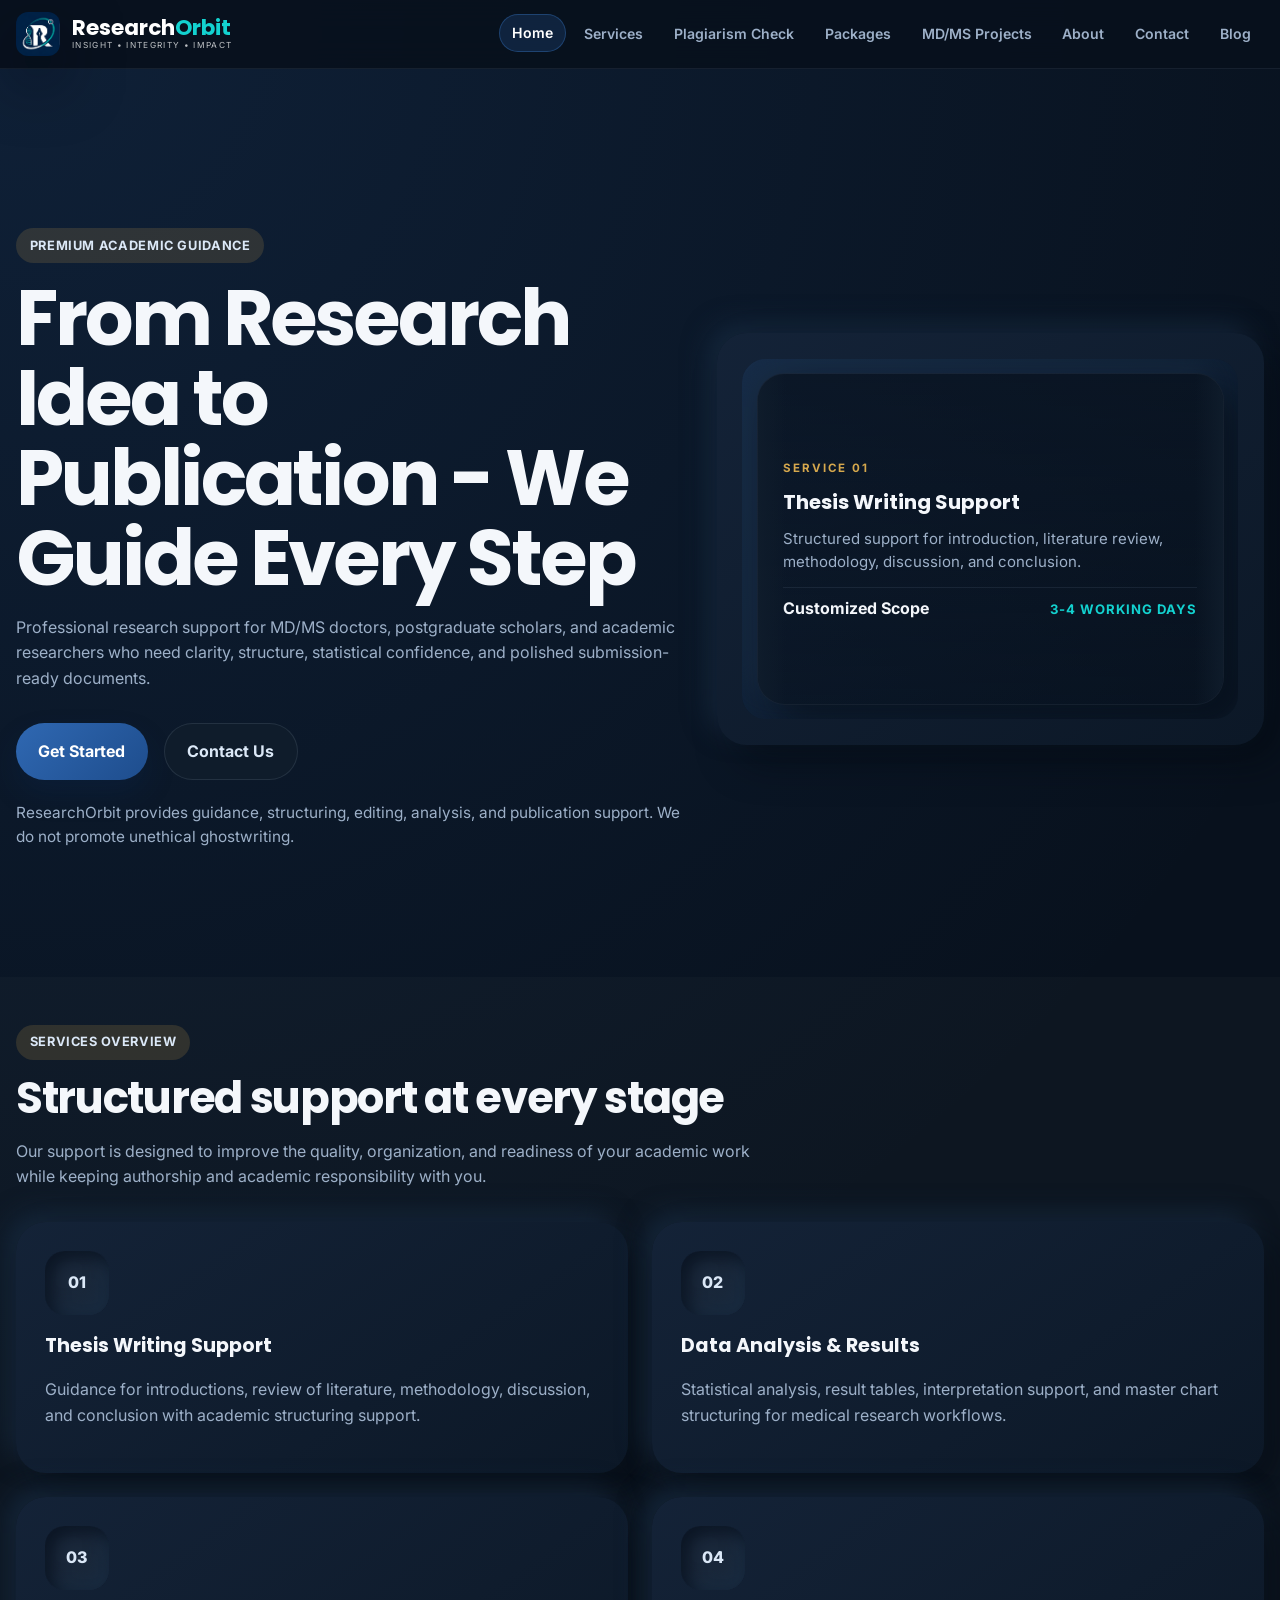
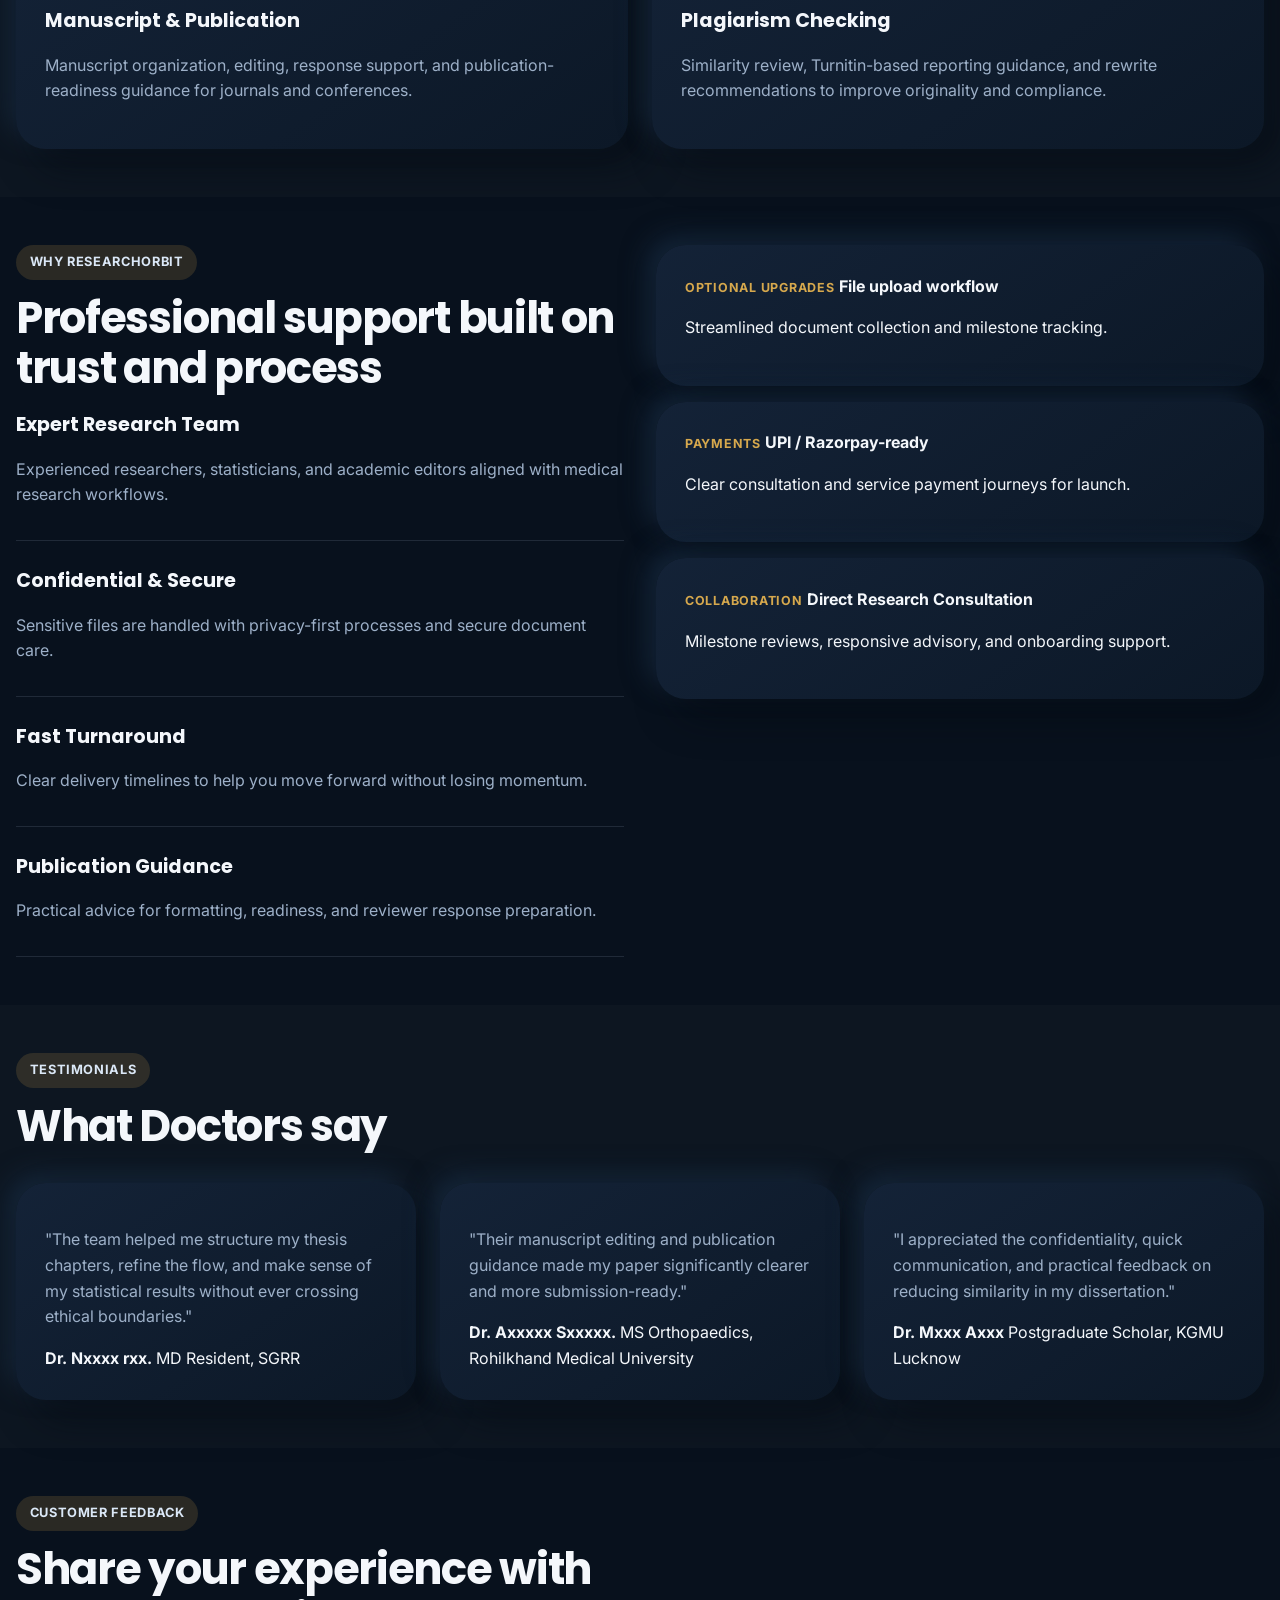
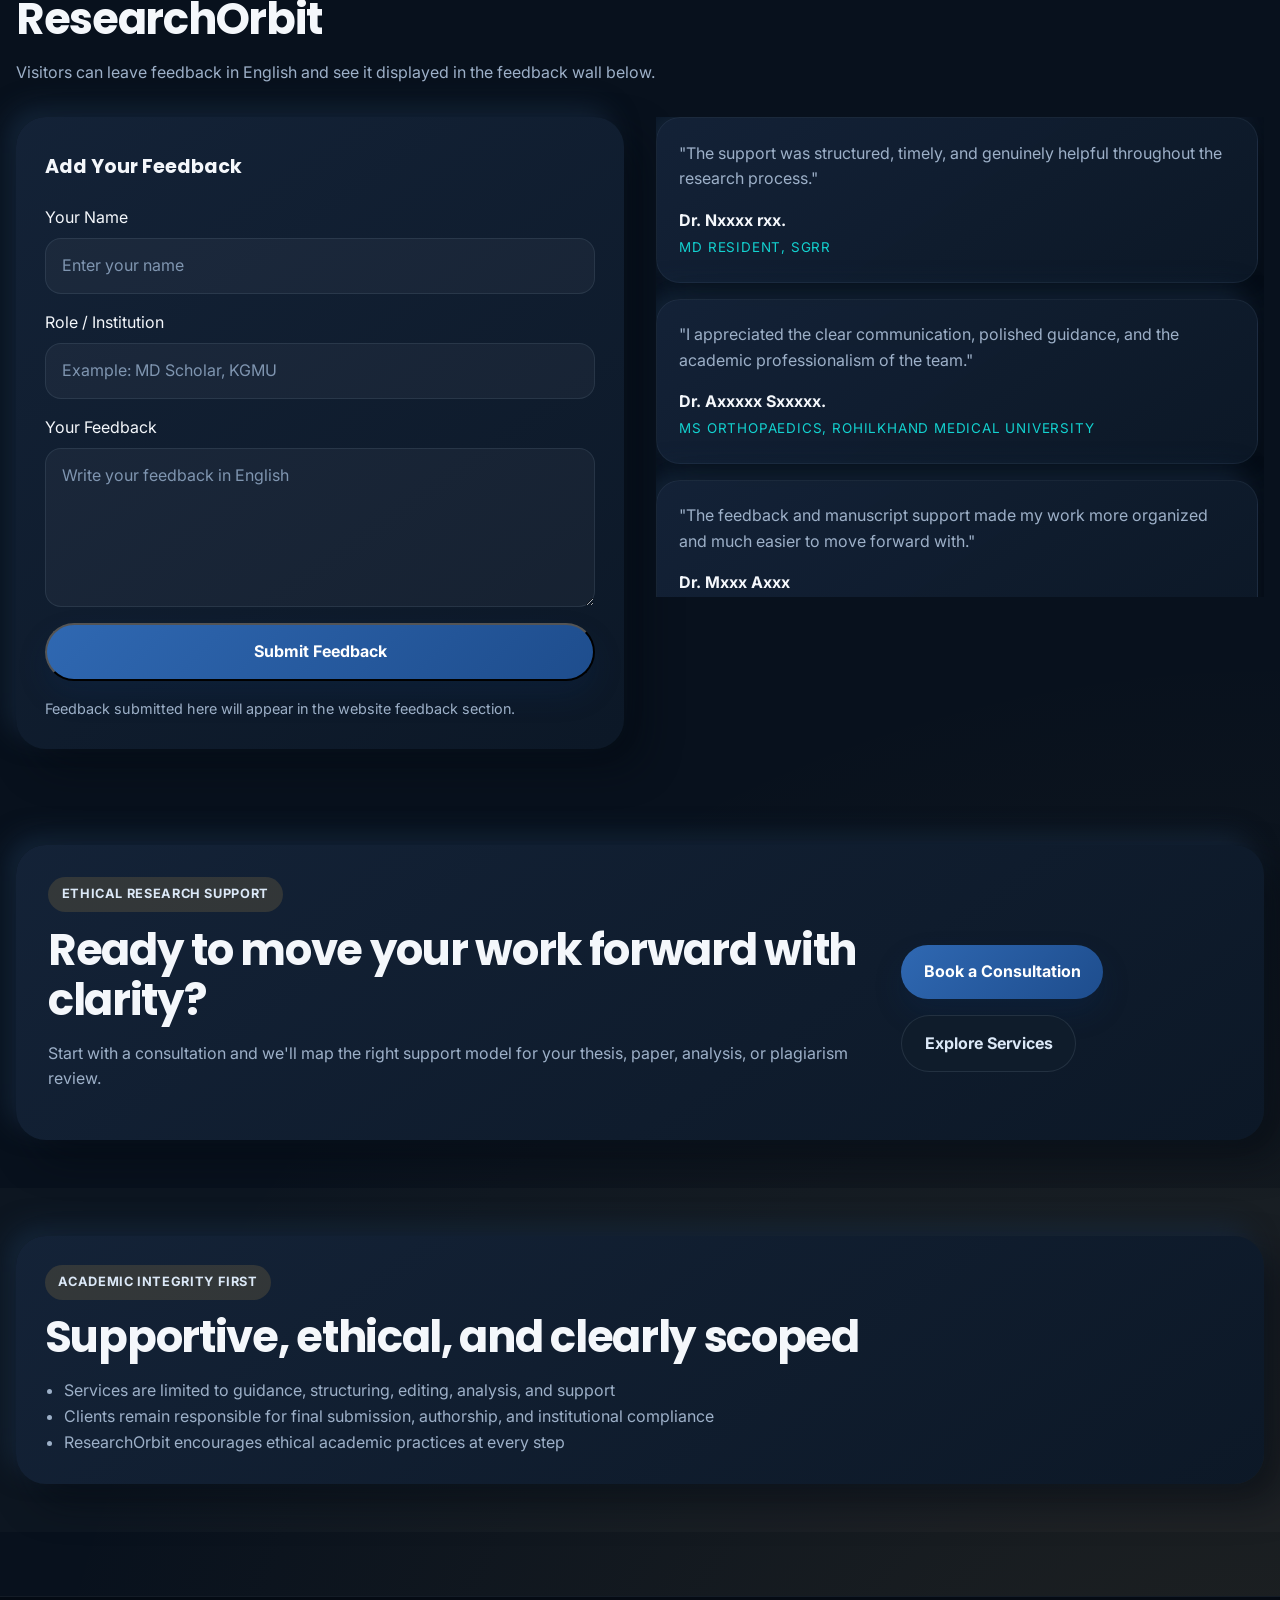
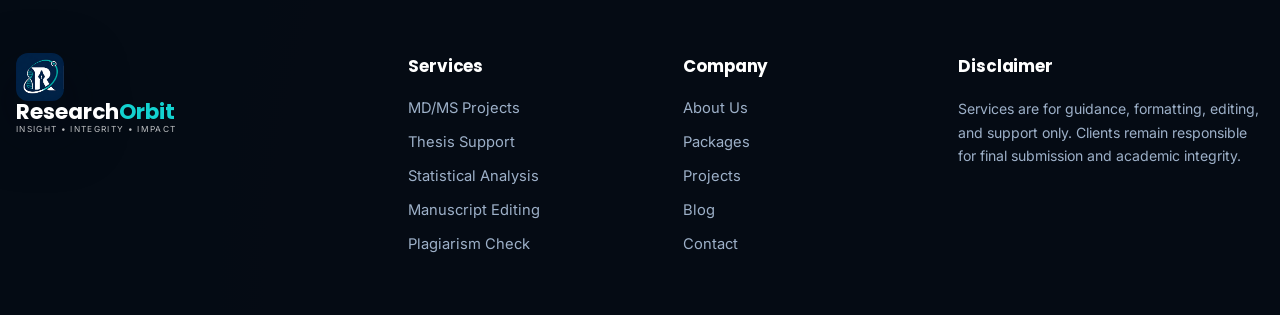
==== commit f8a8405b: "Add files via upload" ====
--- a/index.html
+++ b/index.html
@@ -51,10 +51,6 @@
             <a href="/about">About</a>
             <a href="/contact">Contact</a>
             <a href="/blog">Blog</a>
-            <a class="nav-btn-apk" href="./ResearchOrbit-release-signed.apk" download="ResearchOrbit-release-signed.apk" title="Download ResearchOrbit Android App">
-              <svg width="14" height="14" viewBox="0 0 24 24" fill="currentColor"><path d="M17.523 15.3414c-.5511 0-.9993-.4486-.9993-.9997s.4482-.9993.9993-.9993c.551 0 .9993.4482.9993.9993.0001.5511-.4483.9997-.9993.9997m-11.046 0c-.5511 0-.9993-.4486-.9993-.9997s.4482-.9993.9993-.9993c.5511 0 .9993.4482.9993.9993 0 .5511-.4482.9997-.9993.9997m11.4045-6.02l1.9973-3.4592a.416.416 0 00-.1521-.5676.416.416 0 00-.5676.1521l-2.0223 3.503C15.5902 8.411 13.856 8.0125 12 8.0125s-3.5902.3985-5.1368.9372L4.8409 5.4467a.4161.4161 0 00-.5677-.1521.4157.4157 0 00-.152.5676l1.9972 3.4592C2.6889 11.1867.3432 14.6589 0 18.761h24c-.3432-4.1021-2.6889-7.5743-6.1185-9.4396"/></svg>
-              <span>App <span class="nav-android-pill">Android</span></span>
-            </a>
           </nav>
         </div>
       </header>
@@ -77,10 +73,6 @@
                 <a class="button button-secondary" href="/contact"
                   >Contact Us</a
                 >
-                <a class="button button-apk" href="./ResearchOrbit-release-signed.apk" download="ResearchOrbit-release-signed.apk" title="Download ResearchOrbit Android App">
-                  <svg width="20" height="20" viewBox="0 0 24 24" fill="currentColor"><path d="M17.523 15.3414c-.5511 0-.9993-.4486-.9993-.9997s.4482-.9993.9993-.9993c.551 0 .9993.4482.9993.9993.0001.5511-.4483.9997-.9993.9997m-11.046 0c-.5511 0-.9993-.4486-.9993-.9997s.4482-.9993.9993-.9993c.5511 0 .9993.4482.9993.9993 0 .5511-.4482.9997-.9993.9997m11.4045-6.02l1.9973-3.4592a.416.416 0 00-.1521-.5676.416.416 0 00-.5676.1521l-2.0223 3.503C15.5902 8.411 13.856 8.0125 12 8.0125s-3.5902.3985-5.1368.9372L4.8409 5.4467a.4161.4161 0 00-.5677-.1521.4157.4157 0 00-.152.5676l1.9972 3.4592C2.6889 11.1867.3432 14.6589 0 18.761h24c-.3432-4.1021-2.6889-7.5743-6.1185-9.4396"/></svg>
-                  <span>Download APK <small class="apk-badge">Android Only</small></span>
-                </a>
               </div>
               <div class="hero-note">
                 ResearchOrbit provides guidance, structuring, editing, analysis,
@@ -90,20 +82,6 @@
             </div>
 
             <div class="hero-panel reveal reveal-delay">
-              <div class="orbital-card">
-                <div class="orbital-stat">
-                  <strong>1700+</strong>
-                  <span>Projects Assisted</span>
-                </div>
-                <div class="orbital-stat">
-                  <strong>100%</strong>
-                  <span>Client Satisfaction</span>
-                </div>
-                <div class="orbital-stat">
-                  <strong>800+</strong>
-                  <span>Publications Supported</span>
-                </div>
-              </div>
               <div class="hero-surface">
                 <div class="hero-carousel" data-service-carousel>
                   <div class="hero-carousel-track" data-service-track>
@@ -191,29 +169,6 @@
                   </div>
                 </div>
               </div>
-            </div>
-          </div>
-        </section>
-
-        <section class="section">
-          <div class="container">
-            <div class="section-heading reveal">
-              <span class="eyebrow">Trusted Outcomes</span>
-              <h2>Built for high-stakes academic work</h2>
-            </div>
-            <div class="stats-grid">
-              <article class="soft-card reveal">
-                <strong>1700+</strong>
-                <p>Projects assisted across medical, clinical, and academic disciplines.</p>
-              </article>
-              <article class="soft-card reveal">
-                <strong>100%</strong>
-                <p>Client satisfaction through responsive support and clear deliverables.</p>
-              </article>
-              <article class="soft-card reveal">
-                <strong>800+</strong>
-                <p>Publications supported with manuscript refinement and submission guidance.</p>
-              </article>
             </div>
           </div>
         </section>
@@ -401,88 +356,6 @@
           </div>
         </section>
 
-        <section class="section section-app" id="download-app">
-          <div class="container">
-            <div class="app-card reveal">
-              <div class="app-card-grid">
-                <div class="app-info">
-                  <span class="eyebrow"><span class="pulse-indicator"></span> Mobile Application</span>
-                  <h2>Get the ResearchOrbit Android App</h2>
-                  <p class="lead">
-                    Track your research milestones, consult with expert guides, review thesis drafts, and manage academic timelines right from your Android smartphone.
-                  </p>
-                  <div class="app-perks">
-                    <div class="app-perk">
-                      <div class="perk-icon">01</div>
-                      <div>
-                        <strong>Milestone Tracking &amp; Direct Consultation</strong>
-                        <span>Stay updated on thesis chapters, statistics, and review timelines on the go.</span>
-                      </div>
-                    </div>
-                    <div class="app-perk">
-                      <div class="perk-icon">02</div>
-                      <div>
-                        <strong>Confidential &amp; Secure</strong>
-                        <span>Safe document handling and privacy-first research workflow support.</span>
-                      </div>
-                    </div>
-                    <div class="app-perk">
-                      <div class="perk-icon">03</div>
-                      <div>
-                        <strong>Lightweight &amp; Fast APK</strong>
-                        <span>Direct installation with instant launch, optimized for Android devices.</span>
-                      </div>
-                    </div>
-                  </div>
-                  <div class="app-download-box">
-                    <a class="button button-android-download" href="./ResearchOrbit-release-signed.apk" download="ResearchOrbit-release-signed.apk">
-                      <svg class="android-big-icon" viewBox="0 0 24 24" fill="currentColor">
-                        <path d="M17.523 15.3414c-.5511 0-.9993-.4486-.9993-.9997s.4482-.9993.9993-.9993c.551 0 .9993.4482.9993.9993.0001.5511-.4483.9997-.9993.9997m-11.046 0c-.5511 0-.9993-.4486-.9993-.9997s.4482-.9993.9993-.9993c.5511 0 .9993.4482.9993.9993 0 .5511-.4482.9997-.9993.9997m11.4045-6.02l1.9973-3.4592a.416.416 0 00-.1521-.5676.416.416 0 00-.5676.1521l-2.0223 3.503C15.5902 8.411 13.856 8.0125 12 8.0125s-3.5902.3985-5.1368.9372L4.8409 5.4467a.4161.4161 0 00-.5677-.1521.4157.4157 0 00-.152.5676l1.9972 3.4592C2.6889 11.1867.3432 14.6589 0 18.761h24c-.3432-4.1021-2.6889-7.5743-6.1185-9.4396"/>
-                      </svg>
-                      <div class="btn-labels">
-                        <span class="btn-sub">Direct APK Download</span>
-                        <span class="btn-main">Download for Android (.apk)</span>
-                      </div>
-                    </a>
-                    <div class="app-specs">
-                      <span class="android-tag-pill">For Android Only</span>
-                      <span class="spec-detail">v1.0 • ~5.2 MB • Android 8.0+</span>
-                    </div>
-                    <p class="app-install-note">
-                      <em>Note: This app is available exclusively for Android devices. Tap Download and open the downloaded .apk file to install.</em>
-                    </p>
-                  </div>
-                </div>
-                <div class="app-visual">
-                  <div class="app-mockup-card">
-                    <div class="mockup-header">
-                      <div class="mockup-camera"></div>
-                      <div class="mockup-speaker"></div>
-                    </div>
-                    <div class="mockup-screen">
-                      <div class="screen-brand">
-                        <img src="./logo.png" alt="ResearchOrbit App logo" class="screen-logo" />
-                        <h3>ResearchOrbit</h3>
-                        <span class="screen-badge">Android Official Release</span>
-                      </div>
-                      <div class="screen-features-list">
-                        <div class="screen-feat"><span>•</span> Thesis &amp; Medical Guidance</div>
-                        <div class="screen-feat"><span>•</span> Statistical Analysis Support</div>
-                        <div class="screen-feat"><span>•</span> Turnitin Similarity Review</div>
-                        <div class="screen-feat"><span>•</span> Milestone &amp; Status Tracking</div>
-                      </div>
-                      <a class="screen-dl-btn" href="./ResearchOrbit-release-signed.apk" download="ResearchOrbit-release-signed.apk">
-                        Download APK (Android)
-                      </a>
-                      <div class="screen-footer-note">Exclusively for Android Devices</div>
-                    </div>
-                  </div>
-                </div>
-              </div>
-            </div>
-          </div>
-        </section>
-
         <section class="section">
           <div class="container">
             <div class="cta-banner reveal">
@@ -547,9 +420,6 @@
             <a href="/freelancing">Projects</a>
             <a href="/blog">Blog</a>
             <a href="/contact">Contact</a>
-            <a class="footer-app-link" href="./ResearchOrbit-release-signed.apk" download="ResearchOrbit-release-signed.apk">
-              Download App <span class="footer-android-pill">Android only</span>
-            </a>
           </div>
           <div>
             <h3>Disclaimer</h3>
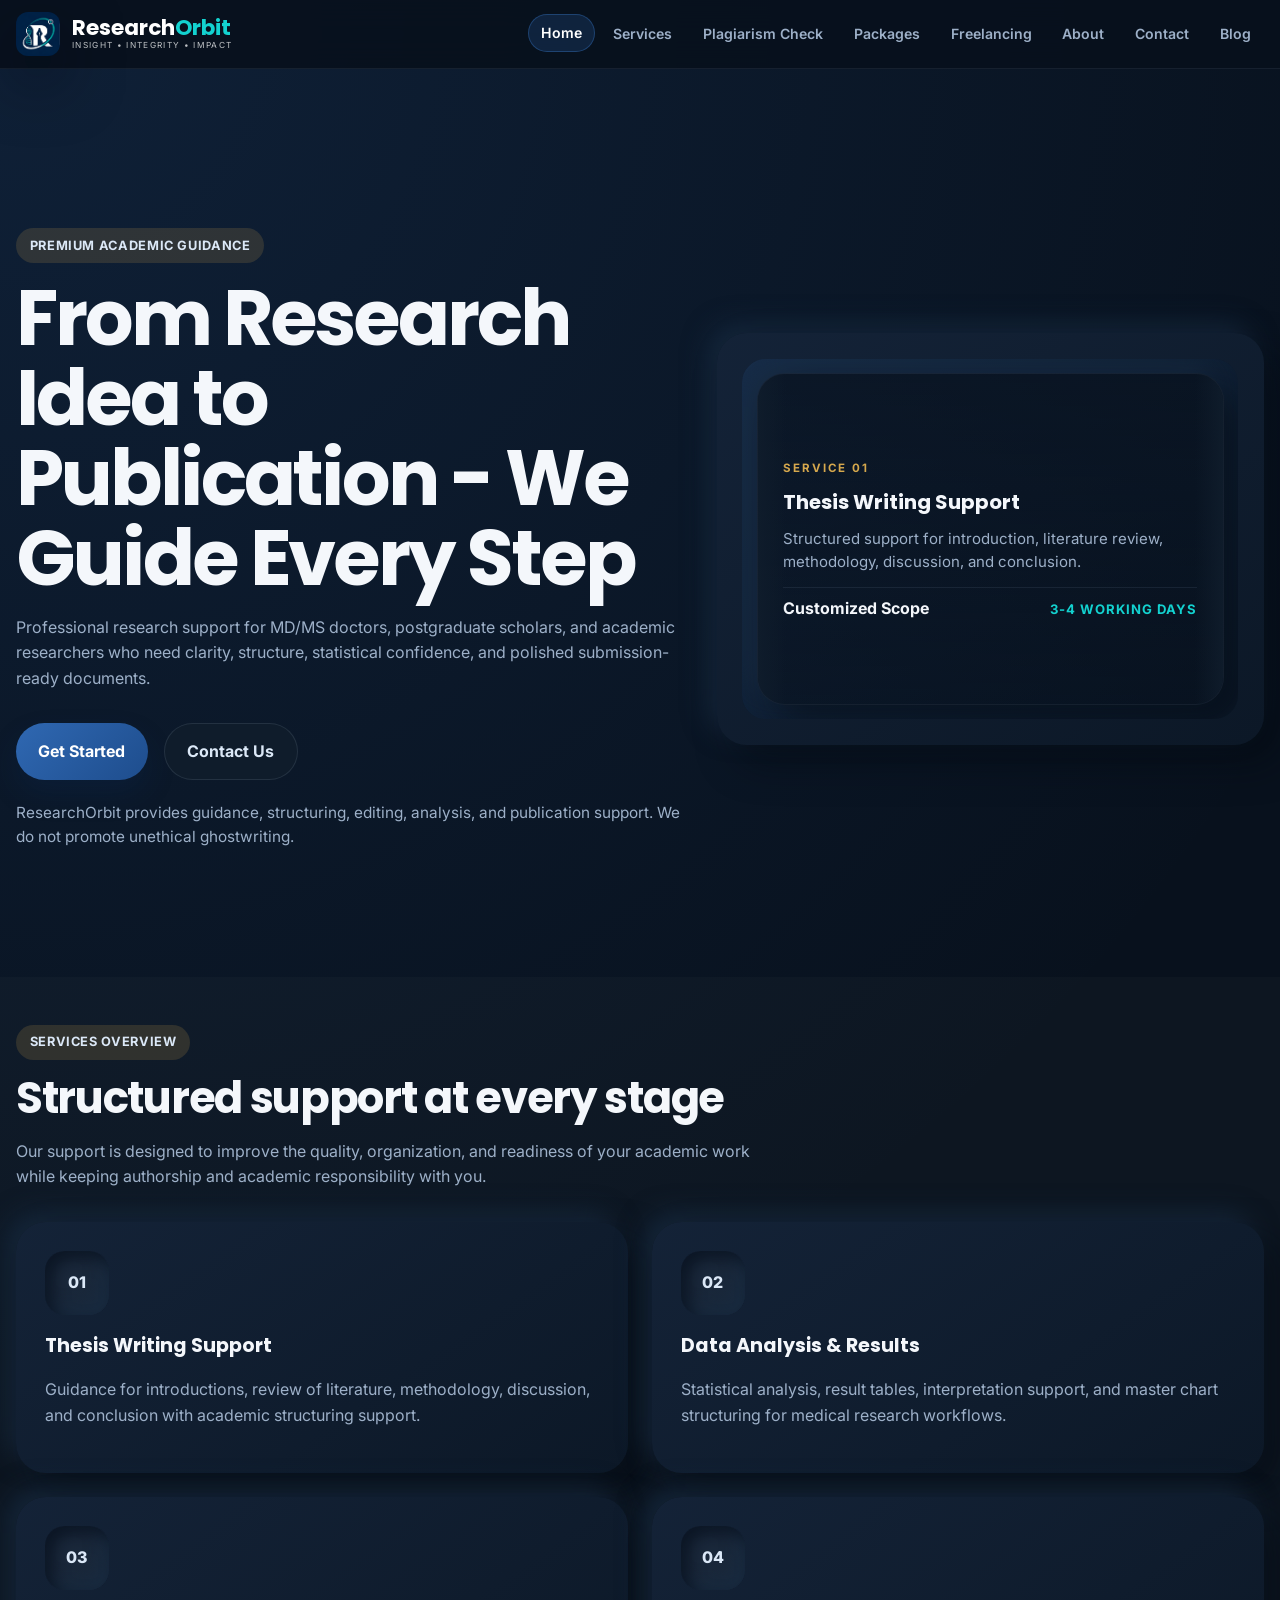
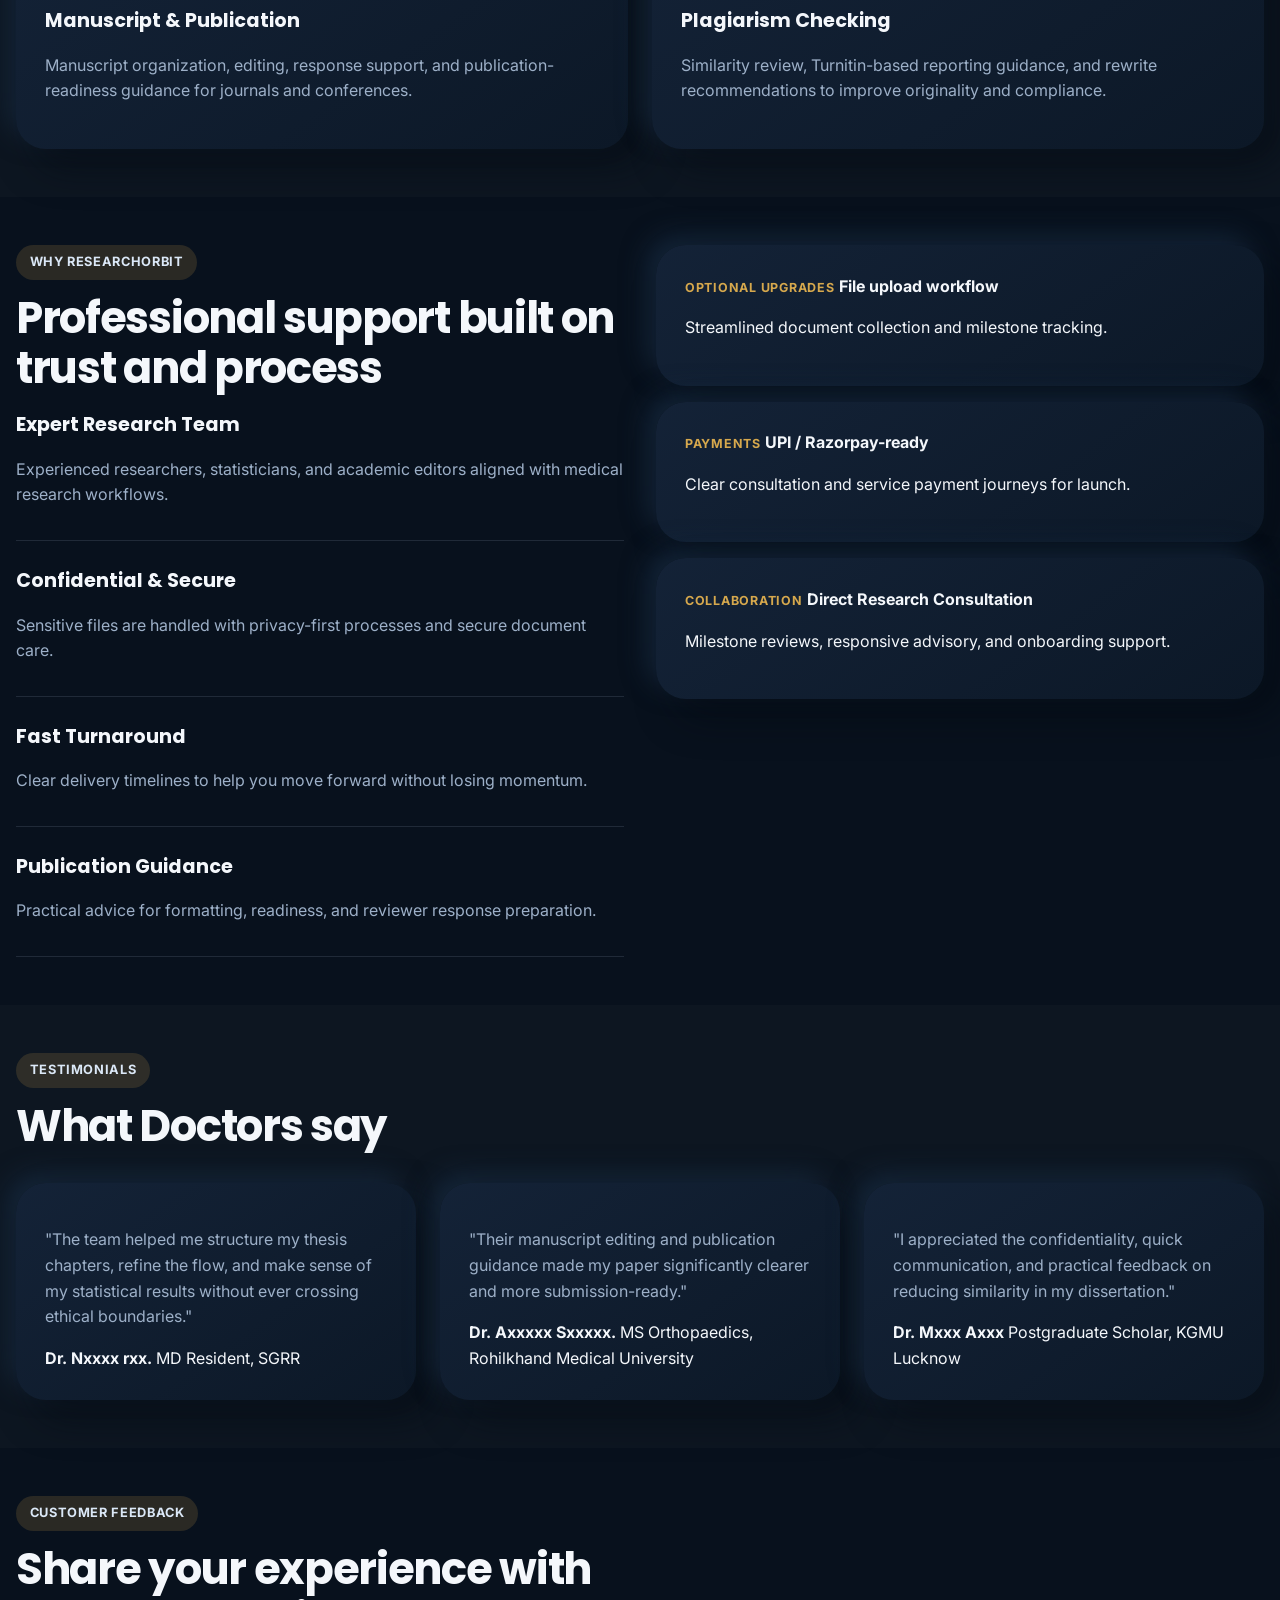
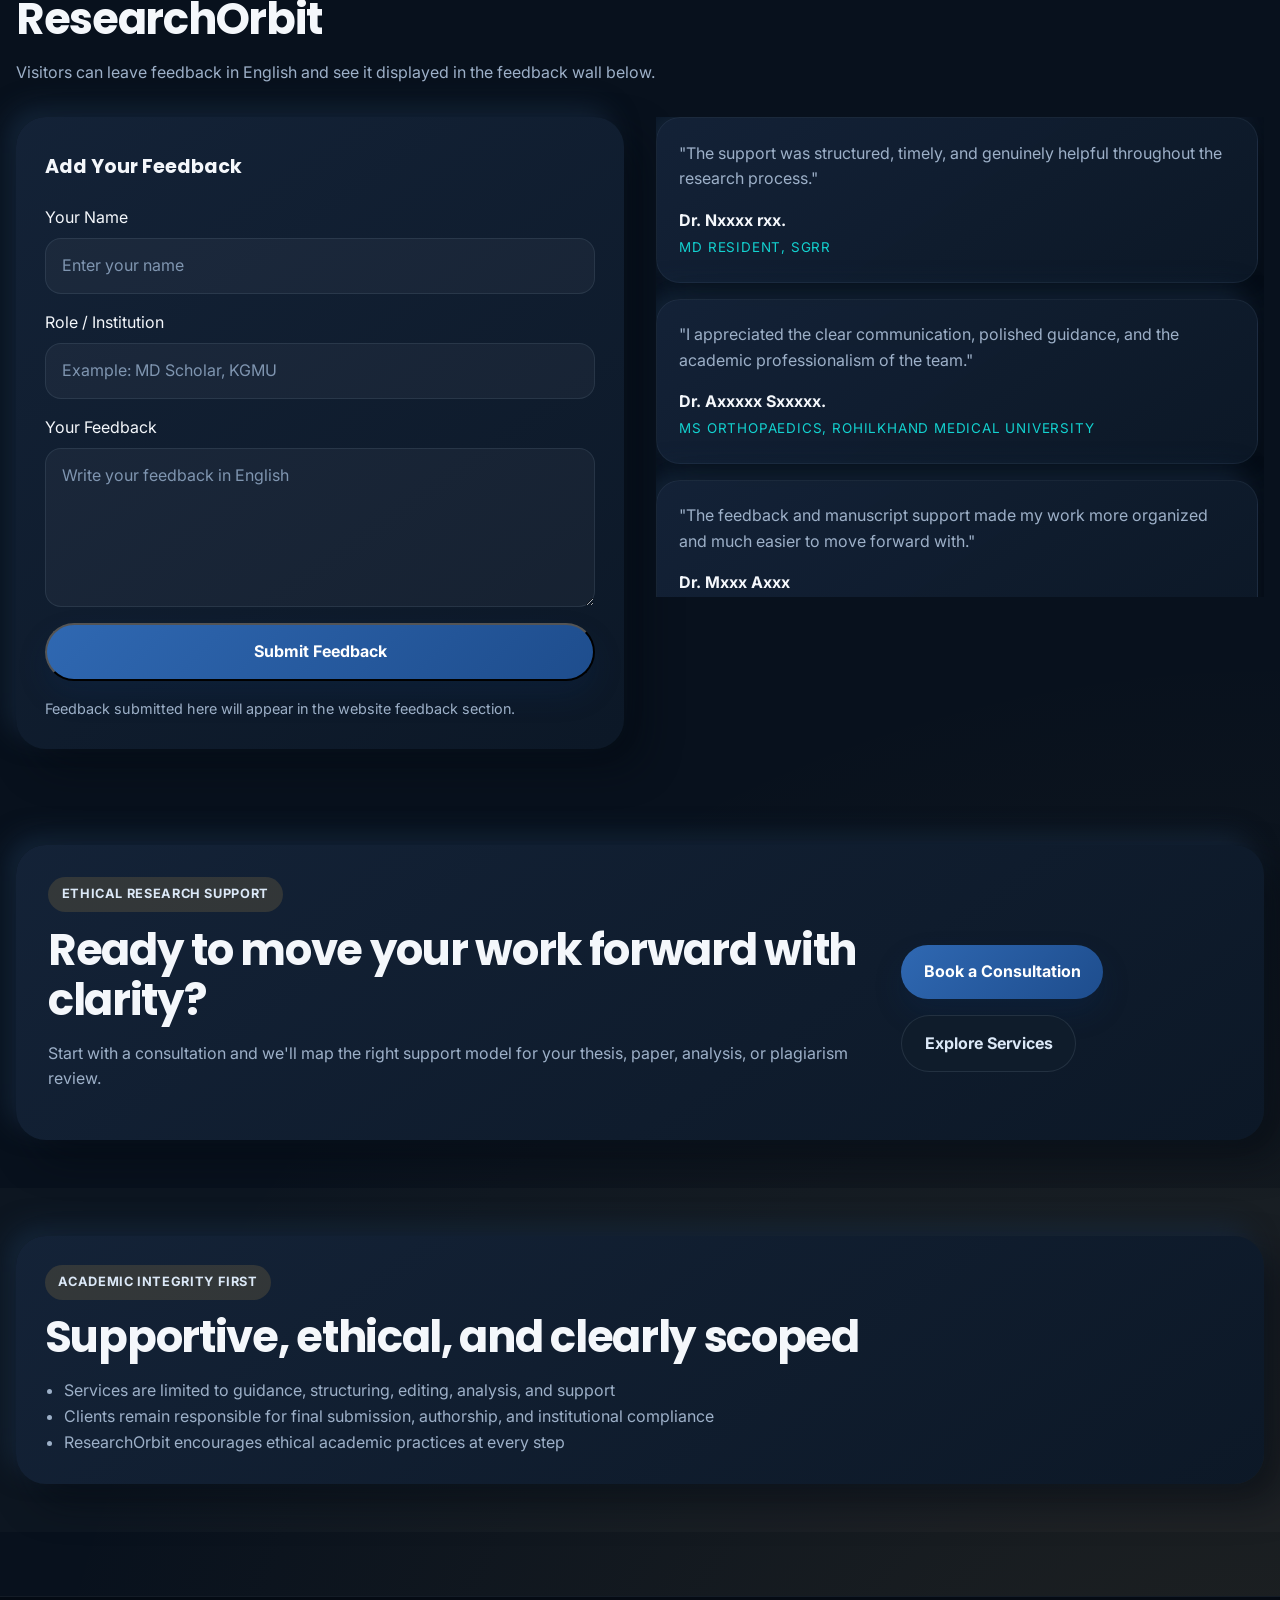
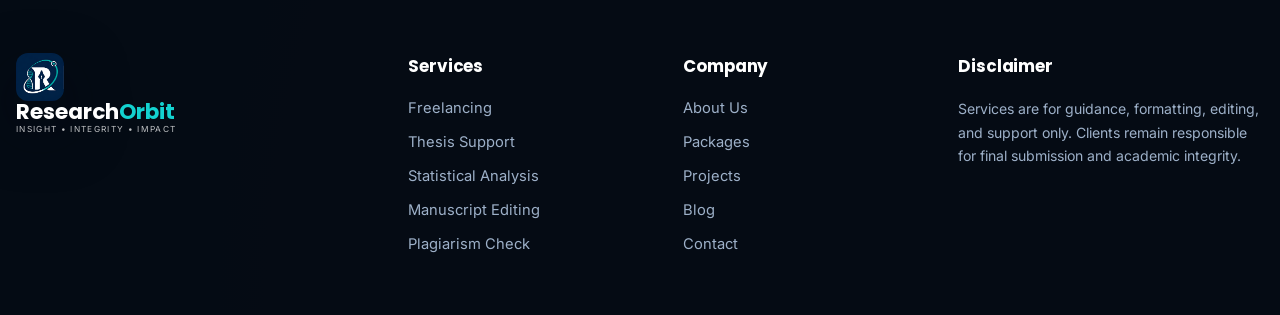
==== commit 7be9dcf8: "Add files via upload" ====
--- a/index.html
+++ b/index.html
@@ -47,7 +47,7 @@
             <a href="/services">Services</a>
             <a href="/plagiarism-check">Plagiarism Check</a>
             <a href="/packages">Packages</a>
-            <a href="/freelancing">MD/MS Projects</a>
+            <a href="/freelancing">Freelancing</a>
             <a href="/about">About</a>
             <a href="/contact">Contact</a>
             <a href="/blog">Blog</a>
@@ -407,7 +407,7 @@
           </div>
           <div>
             <h3>Services</h3>
-            <a href="/freelancing">MD/MS Projects</a>
+            <a href="/freelancing">Freelancing</a>
             <a href="/services">Thesis Support</a>
             <a href="/services">Statistical Analysis</a>
             <a href="/services">Manuscript Editing</a>
--- a/styles.css
+++ b/styles.css
@@ -1578,12 +1578,1150 @@
   }
 
   .hero-surface {
-      min-height: 280px;
-    }
-
-    .hero-carousel {
-      width: 100%;
-      min-height: 100%;
-    }
-}
-
+    min-height: 280px;
+  }
+
+  .hero-carousel {
+    width: 100%;
+    min-height: 100%;
+  }
+}
+
+/* =======================================================
+   Academic Task Marketplace (Freelancing) Styling
+   ======================================================= */
+
+.marketplace-hero-section {
+  padding: 3.5rem 0 2rem;
+  background: radial-gradient(circle at 10% 20%, rgba(47, 104, 178, 0.15), transparent 45%),
+              radial-gradient(circle at 90% 80%, rgba(214, 168, 77, 0.08), transparent 40%);
+  border-bottom: 1px solid var(--line);
+}
+
+.marketplace-header-flex {
+  display: flex;
+  justify-content: space-between;
+  align-items: flex-start;
+  gap: 2rem;
+  flex-wrap: wrap;
+}
+
+.marketplace-header-left {
+  max-width: 680px;
+}
+
+.marketplace-header-left h1 {
+  margin: 0.35rem 0 0.75rem;
+  font-size: clamp(2.2rem, 5vw, 3.2rem);
+  line-height: 1.15;
+}
+
+.marketplace-header-right {
+  display: flex;
+  flex-direction: column;
+  align-items: flex-end;
+  gap: 1rem;
+}
+
+.marketplace-controls-row {
+  display: flex;
+  align-items: center;
+  gap: 0.75rem;
+  flex-wrap: wrap;
+}
+
+/* User Switcher / Persona Bar */
+.persona-switcher-pill {
+  display: inline-flex;
+  align-items: center;
+  gap: 0.5rem;
+  padding: 0.35rem 0.85rem;
+  background: rgba(19, 35, 56, 0.85);
+  border: 1px solid rgba(157, 176, 200, 0.22);
+  border-radius: 999px;
+  font-size: 0.85rem;
+}
+
+.persona-switcher-pill select {
+  background: transparent;
+  color: var(--text);
+  border: none;
+  font-size: 0.85rem;
+  font-weight: 600;
+  cursor: pointer;
+  outline: none;
+}
+
+.persona-switcher-pill select option {
+  background: #0f1c2b;
+  color: #fff;
+}
+
+.user-avatar-pill {
+  width: 28px;
+  height: 28px;
+  border-radius: 50%;
+  display: grid;
+  place-items: center;
+  font-size: 0.72rem;
+  font-weight: 700;
+  color: #ffffff;
+  flex-shrink: 0;
+}
+
+/* Notification Bell */
+.notif-bell-wrap {
+  position: relative;
+}
+
+.btn-notif-bell {
+  position: relative;
+  width: 42px;
+  height: 42px;
+  border-radius: 50%;
+  background: rgba(19, 35, 56, 0.85);
+  border: 1px solid rgba(157, 176, 200, 0.22);
+  color: var(--text);
+  display: grid;
+  place-items: center;
+  cursor: pointer;
+  transition: all 0.2s ease;
+}
+
+.btn-notif-bell:hover {
+  background: var(--primary);
+  border-color: var(--primary);
+}
+
+.notif-unread-count {
+  position: absolute;
+  top: -3px;
+  right: -3px;
+  background: #ef4444;
+  color: #ffffff;
+  font-size: 0.65rem;
+  font-weight: 700;
+  width: 18px;
+  height: 18px;
+  border-radius: 50%;
+  display: grid;
+  place-items: center;
+  box-shadow: 0 0 8px rgba(239, 68, 68, 0.6);
+}
+
+.notif-dropdown-menu {
+  position: absolute;
+  top: calc(100% + 0.6rem);
+  right: 0;
+  width: 360px;
+  max-width: 90vw;
+  background: #0e1927;
+  border: 1px solid rgba(157, 176, 200, 0.2);
+  border-radius: var(--radius-md);
+  box-shadow: 0 20px 40px rgba(0, 0, 0, 0.6);
+  padding: 1rem;
+  z-index: 100;
+  display: none;
+}
+
+.notif-dropdown-menu.open {
+  display: block;
+}
+
+.notif-dropdown-header {
+  display: flex;
+  justify-content: space-between;
+  align-items: center;
+  border-bottom: 1px solid rgba(157, 176, 200, 0.12);
+  padding-bottom: 0.6rem;
+  margin-bottom: 0.6rem;
+}
+
+.notif-dropdown-header h4 {
+  margin: 0;
+  font-size: 0.95rem;
+}
+
+.notif-list-scroll {
+  max-height: 280px;
+  overflow-y: auto;
+  display: flex;
+  flex-direction: column;
+  gap: 0.5rem;
+}
+
+.notif-item {
+  padding: 0.6rem 0.75rem;
+  border-radius: 10px;
+  background: rgba(255, 255, 255, 0.03);
+  cursor: pointer;
+  transition: background 0.2s ease;
+}
+
+.notif-item:hover {
+  background: rgba(47, 104, 178, 0.18);
+}
+
+.notif-item.unread {
+  border-left: 3px solid var(--primary);
+  background: rgba(47, 104, 178, 0.12);
+}
+
+.notif-item .notif-header {
+  display: flex;
+  justify-content: space-between;
+  align-items: center;
+  font-size: 0.82rem;
+}
+
+.notif-item p {
+  margin: 0.2rem 0 0;
+  font-size: 0.78rem;
+  color: var(--muted);
+  line-height: 1.35;
+}
+
+.notif-empty {
+  text-align: center;
+  padding: 1.5rem 0.5rem;
+  color: var(--muted);
+  font-size: 0.85rem;
+}
+
+/* Marketplace Action Row */
+.marketplace-cta-row {
+  display: flex;
+  align-items: center;
+  gap: 0.75rem;
+  flex-wrap: wrap;
+}
+
+/* Filter & Search Toolbar */
+.marketplace-toolbar-section {
+  padding: 1.5rem 0 1rem;
+}
+
+.marketplace-toolbar-card {
+  padding: 1.25rem 1.5rem;
+  border-radius: var(--radius-md);
+  background: rgba(15, 28, 43, 0.75);
+  border: 1px solid rgba(157, 176, 200, 0.15);
+  display: flex;
+  flex-direction: column;
+  gap: 1rem;
+}
+
+.category-chips-scroll {
+  display: flex;
+  align-items: center;
+  gap: 0.5rem;
+  overflow-x: auto;
+  padding-bottom: 0.35rem;
+}
+
+.category-chip {
+  white-space: nowrap;
+  padding: 0.45rem 1rem;
+  border-radius: 999px;
+  background: rgba(255, 255, 255, 0.05);
+  border: 1px solid rgba(157, 176, 200, 0.15);
+  color: var(--text);
+  font-size: 0.85rem;
+  font-weight: 500;
+  cursor: pointer;
+  transition: all 0.2s ease;
+}
+
+.category-chip:hover {
+  background: rgba(47, 104, 178, 0.2);
+  border-color: var(--primary);
+}
+
+.category-chip.active {
+  background: var(--primary);
+  border-color: var(--primary);
+  color: #ffffff;
+  font-weight: 700;
+  box-shadow: 0 4px 14px rgba(47, 104, 178, 0.35);
+}
+
+.toolbar-bottom-row {
+  display: flex;
+  align-items: center;
+  justify-content: space-between;
+  gap: 1rem;
+  flex-wrap: wrap;
+}
+
+.search-input-wrap {
+  position: relative;
+  flex: 1;
+  min-width: 260px;
+}
+
+.search-input-wrap input {
+  width: 100%;
+  padding: 0.65rem 1rem 0.65rem 2.5rem;
+  border-radius: 12px;
+  background: rgba(8, 17, 29, 0.75);
+  border: 1px solid rgba(157, 176, 200, 0.2);
+  color: #ffffff;
+  outline: none;
+}
+
+.search-input-wrap input:focus {
+  border-color: var(--primary);
+  box-shadow: 0 0 0 3px rgba(47, 104, 178, 0.2);
+}
+
+.search-icon-svg {
+  position: absolute;
+  left: 0.85rem;
+  top: 50%;
+  transform: translateY(-50%);
+  color: var(--muted);
+  width: 16px;
+  height: 16px;
+}
+
+.filters-dropdown-group {
+  display: flex;
+  align-items: center;
+  gap: 0.75rem;
+}
+
+.marketplace-filter-select {
+  padding: 0.65rem 1rem;
+  border-radius: 12px;
+  background: rgba(8, 17, 29, 0.75);
+  border: 1px solid rgba(157, 176, 200, 0.2);
+  color: var(--text);
+  font-size: 0.85rem;
+  outline: none;
+  cursor: pointer;
+}
+
+.marketplace-filter-select option {
+  background: #08111d;
+  color: #ffffff;
+}
+
+.marketplace-meta-count {
+  font-size: 0.88rem;
+  color: var(--muted);
+  font-weight: 500;
+}
+
+/* Task Cards Grid */
+.tasks-grid {
+  display: grid;
+  grid-template-columns: repeat(auto-fill, minmax(360px, 1fr));
+  gap: 1.5rem;
+  margin: 1.5rem 0 3.5rem;
+}
+
+.task-card {
+  border-radius: var(--radius-md);
+  background: linear-gradient(145deg, rgba(20, 35, 56, 0.95), rgba(12, 24, 39, 0.98));
+  border: 1px solid rgba(157, 176, 200, 0.15);
+  padding: 1.6rem;
+  display: flex;
+  flex-direction: column;
+  justify-content: space-between;
+  box-shadow: var(--shadow-card);
+  transition: transform 0.25s ease, box-shadow 0.25s ease, border-color 0.25s ease;
+  position: relative;
+}
+
+.task-card:hover {
+  transform: translateY(-3px);
+  box-shadow: var(--shadow-card-hover);
+  border-color: rgba(47, 104, 178, 0.45);
+}
+
+.task-card-header {
+  display: flex;
+  justify-content: space-between;
+  align-items: flex-start;
+  gap: 0.75rem;
+  margin-bottom: 0.75rem;
+}
+
+.task-category-meta {
+  display: flex;
+  align-items: center;
+  gap: 0.45rem;
+  flex-wrap: wrap;
+}
+
+.task-cat-pill {
+  font-size: 0.72rem;
+  font-weight: 700;
+  text-transform: uppercase;
+  letter-spacing: 0.04em;
+  padding: 0.2rem 0.6rem;
+  border-radius: 999px;
+  background: rgba(47, 104, 178, 0.25);
+  color: #93c5fd;
+  border: 1px solid rgba(47, 104, 178, 0.35);
+}
+
+.task-request-type {
+  font-size: 0.72rem;
+  padding: 0.2rem 0.55rem;
+  border-radius: 999px;
+  background: rgba(255, 255, 255, 0.06);
+  color: var(--muted);
+}
+
+/* Status Badges */
+.task-status-badge {
+  font-size: 0.72rem;
+  font-weight: 700;
+  text-transform: uppercase;
+  letter-spacing: 0.03em;
+  padding: 0.22rem 0.65rem;
+  border-radius: 999px;
+  white-space: nowrap;
+}
+
+.status-open {
+  background: rgba(16, 185, 129, 0.2);
+  color: #34d399;
+  border: 1px solid rgba(52, 211, 153, 0.4);
+}
+
+.status-in-progress {
+  background: rgba(245, 158, 11, 0.2);
+  color: #fbbf24;
+  border: 1px solid rgba(251, 191, 36, 0.4);
+}
+
+.status-submitted {
+  background: rgba(59, 130, 246, 0.2);
+  color: #60a5fa;
+  border: 1px solid rgba(96, 165, 250, 0.4);
+}
+
+.status-revision-requested {
+  background: rgba(239, 68, 68, 0.2);
+  color: #f87171;
+  border: 1px solid rgba(248, 113, 113, 0.4);
+}
+
+.status-completed {
+  background: rgba(168, 85, 247, 0.2);
+  color: #c084fc;
+  border: 1px solid rgba(192, 132, 252, 0.4);
+}
+
+.task-card-title {
+  margin: 0.5rem 0 0.5rem;
+  font-size: 1.12rem;
+  line-height: 1.35;
+  color: #ffffff;
+}
+
+.task-card-desc {
+  font-size: 0.88rem;
+  color: var(--muted);
+  line-height: 1.5;
+  margin: 0 0 1rem;
+  display: -webkit-box;
+  -webkit-line-clamp: 3;
+  -webkit-box-orient: vertical;
+  overflow: hidden;
+}
+
+.task-skills-list {
+  display: flex;
+  align-items: center;
+  gap: 0.35rem;
+  flex-wrap: wrap;
+  margin-bottom: 1.25rem;
+}
+
+.skill-tag {
+  font-size: 0.72rem;
+  padding: 0.18rem 0.55rem;
+  border-radius: 6px;
+  background: rgba(255, 255, 255, 0.05);
+  border: 1px solid rgba(157, 176, 200, 0.12);
+  color: #dbe8f7;
+}
+
+.skill-tag.more {
+  background: rgba(47, 104, 178, 0.15);
+  color: #93c5fd;
+}
+
+.task-card-footer {
+  display: flex;
+  justify-content: space-between;
+  align-items: center;
+  border-top: 1px solid rgba(157, 176, 200, 0.1);
+  padding-top: 1rem;
+  margin-top: auto;
+  gap: 0.75rem;
+}
+
+.task-author-info {
+  display: flex;
+  align-items: center;
+  gap: 0.65rem;
+}
+
+.author-avatar {
+  width: 36px;
+  height: 36px;
+  border-radius: 50%;
+  display: grid;
+  place-items: center;
+  font-size: 0.8rem;
+  font-weight: 700;
+  color: #ffffff;
+  flex-shrink: 0;
+}
+
+.author-details strong {
+  display: block;
+  font-size: 0.88rem;
+  color: #ffffff;
+  line-height: 1.2;
+}
+
+.author-details small {
+  font-size: 0.72rem;
+  color: var(--muted);
+  line-height: 1.2;
+  display: block;
+}
+
+.task-actions-col {
+  display: flex;
+  flex-direction: column;
+  align-items: flex-end;
+  gap: 0.4rem;
+}
+
+.deadline-pill {
+  font-size: 0.72rem;
+  color: var(--muted);
+}
+
+.deadline-pill.urgent {
+  color: #f59e0b;
+  font-weight: 600;
+}
+
+.deadline-pill.overdue {
+  color: #ef4444;
+  font-weight: 600;
+}
+
+/* Empty State */
+.marketplace-empty-state {
+  grid-column: 1 / -1;
+  text-align: center;
+  padding: 4rem 1.5rem;
+  background: rgba(15, 28, 43, 0.6);
+  border-radius: var(--radius-lg);
+  border: 1px dashed rgba(157, 176, 200, 0.2);
+}
+
+.marketplace-empty-state .empty-icon {
+  font-size: 3rem;
+  margin-bottom: 0.75rem;
+}
+
+.marketplace-empty-state h3 {
+  margin: 0 0 0.5rem;
+  font-size: 1.35rem;
+}
+
+.marketplace-empty-state p {
+  color: var(--muted);
+  max-width: 480px;
+  margin: 0 auto 1.5rem;
+  font-size: 0.95rem;
+}
+
+/* =======================================================
+   Modal Overlay System
+   ======================================================= */
+.marketplace-modal-overlay {
+  position: fixed;
+  inset: 0;
+  z-index: 999;
+  background: rgba(4, 9, 16, 0.82);
+  backdrop-filter: blur(12px);
+  display: flex;
+  justify-content: center;
+  align-items: center;
+  padding: 1.5rem;
+  opacity: 0;
+  visibility: hidden;
+  transition: opacity 0.25s ease, visibility 0.25s ease;
+}
+
+.marketplace-modal-overlay.open {
+  opacity: 1;
+  visibility: visible;
+}
+
+.marketplace-modal {
+  width: 100%;
+  max-width: 720px;
+  max-height: 90vh;
+  overflow-y: auto;
+  border-radius: var(--radius-lg);
+  background: #0d1a29;
+  border: 1px solid rgba(157, 176, 200, 0.22);
+  box-shadow: 0 30px 60px rgba(0, 0, 0, 0.7);
+  position: relative;
+  transform: translateY(15px);
+  transition: transform 0.25s ease;
+}
+
+.marketplace-modal-overlay.open .marketplace-modal {
+  transform: translateY(0);
+}
+
+.marketplace-modal-large {
+  max-width: 920px;
+}
+
+.modal-header {
+  display: flex;
+  justify-content: space-between;
+  align-items: center;
+  padding: 1.5rem 1.8rem;
+  border-bottom: 1px solid rgba(157, 176, 200, 0.15);
+  position: sticky;
+  top: 0;
+  background: #0d1a29;
+  z-index: 10;
+}
+
+.modal-header h3 {
+  margin: 0;
+  font-size: 1.25rem;
+  color: #ffffff;
+}
+
+.btn-close-modal {
+  background: transparent;
+  border: none;
+  font-size: 1.5rem;
+  color: var(--muted);
+  cursor: pointer;
+  line-height: 1;
+  padding: 0.25rem;
+  border-radius: 6px;
+}
+
+.btn-close-modal:hover {
+  color: #ffffff;
+  background: rgba(255, 255, 255, 0.08);
+}
+
+.modal-body {
+  padding: 1.8rem;
+}
+
+/* Stepper Component */
+.stepper-tracker {
+  display: flex;
+  align-items: center;
+  justify-content: space-between;
+  margin-bottom: 2rem;
+  padding: 1rem 1.5rem;
+  background: rgba(8, 17, 29, 0.6);
+  border-radius: var(--radius-md);
+  border: 1px solid rgba(157, 176, 200, 0.12);
+}
+
+.stepper-step {
+  display: flex;
+  align-items: center;
+  gap: 0.5rem;
+  color: var(--muted);
+  font-size: 0.85rem;
+  font-weight: 600;
+}
+
+.step-circle {
+  width: 26px;
+  height: 26px;
+  border-radius: 50%;
+  background: rgba(255, 255, 255, 0.1);
+  display: grid;
+  place-items: center;
+  font-size: 0.75rem;
+}
+
+.stepper-step.done .step-circle {
+  background: var(--primary);
+  color: #ffffff;
+}
+
+.stepper-step.done {
+  color: #ffffff;
+}
+
+.stepper-step.current {
+  color: #93c5fd;
+}
+
+.stepper-step.current .step-circle {
+  background: #2563eb;
+  color: #ffffff;
+  box-shadow: 0 0 10px rgba(37, 99, 235, 0.6);
+}
+
+.stepper-line {
+  flex: 1;
+  height: 2px;
+  background: rgba(157, 176, 200, 0.15);
+  margin: 0 0.75rem;
+}
+
+/* Forms in Modals */
+.marketplace-form {
+  display: flex;
+  flex-direction: column;
+  gap: 1.25rem;
+}
+
+.form-grid-2 {
+  display: grid;
+  grid-template-columns: 1fr 1fr;
+  gap: 1rem;
+}
+
+.form-field {
+  display: flex;
+  flex-direction: column;
+  gap: 0.4rem;
+}
+
+.form-field label {
+  font-size: 0.85rem;
+  font-weight: 600;
+  color: #dbe8f7;
+}
+
+.form-field input,
+.form-field select,
+.form-field textarea {
+  padding: 0.75rem 1rem;
+  border-radius: 10px;
+  background: rgba(8, 17, 29, 0.85);
+  border: 1px solid rgba(157, 176, 200, 0.2);
+  color: #ffffff;
+  font-size: 0.9rem;
+  outline: none;
+}
+
+.form-field input:focus,
+.form-field select:focus,
+.form-field textarea:focus {
+  border-color: var(--primary);
+  box-shadow: 0 0 0 3px rgba(47, 104, 178, 0.25);
+}
+
+.form-field small {
+  font-size: 0.75rem;
+  color: var(--muted);
+}
+
+/* File Dropzones */
+.file-dropzone {
+  border: 2px dashed rgba(157, 176, 200, 0.3);
+  border-radius: var(--radius-md);
+  padding: 1.75rem;
+  text-align: center;
+  background: rgba(8, 17, 29, 0.5);
+  cursor: pointer;
+  transition: all 0.2s ease;
+}
+
+.file-dropzone:hover,
+.file-dropzone.drag-over {
+  border-color: var(--primary);
+  background: rgba(47, 104, 178, 0.1);
+}
+
+.file-dropzone-icon {
+  font-size: 2rem;
+  margin-bottom: 0.4rem;
+}
+
+.file-list-preview {
+  display: flex;
+  flex-direction: column;
+  gap: 0.5rem;
+  margin-top: 0.75rem;
+}
+
+.uploaded-file-item,
+.file-attachment-card {
+  display: flex;
+  align-items: center;
+  justify-content: space-between;
+  padding: 0.65rem 0.9rem;
+  border-radius: 10px;
+  background: rgba(255, 255, 255, 0.04);
+  border: 1px solid rgba(157, 176, 200, 0.12);
+  gap: 0.75rem;
+}
+
+.file-name-size strong,
+.file-info strong {
+  display: block;
+  font-size: 0.85rem;
+  color: #ffffff;
+}
+
+.file-name-size small,
+.file-info small {
+  font-size: 0.72rem;
+  color: var(--muted);
+}
+
+.btn-remove-file,
+.btn-remove-submit-file {
+  background: transparent;
+  border: none;
+  color: #ef4444;
+  font-size: 1.25rem;
+  cursor: pointer;
+  padding: 0.2rem 0.5rem;
+  border-radius: 4px;
+}
+
+.btn-remove-file:hover,
+.btn-remove-submit-file:hover {
+  background: rgba(239, 68, 68, 0.15);
+}
+
+/* Action Boxes inside Task Details */
+.task-action-box {
+  margin-top: 1.75rem;
+  padding: 1.25rem 1.5rem;
+  border-radius: var(--radius-md);
+  display: flex;
+  justify-content: space-between;
+  align-items: center;
+  gap: 1.25rem;
+}
+
+.task-action-box.claim-box {
+  background: rgba(16, 185, 129, 0.12);
+  border: 1px solid rgba(52, 211, 153, 0.35);
+}
+
+.task-action-box.workspace-box {
+  background: rgba(47, 104, 178, 0.16);
+  border: 1px solid rgba(47, 104, 178, 0.4);
+}
+
+.task-action-box.creator-box {
+  background: rgba(245, 158, 11, 0.14);
+  border: 1px solid rgba(245, 158, 11, 0.35);
+}
+
+.task-action-box.completed-box {
+  background: rgba(168, 85, 247, 0.14);
+  border: 1px solid rgba(168, 85, 247, 0.35);
+}
+
+.task-action-box.info-box {
+  background: rgba(255, 255, 255, 0.04);
+  border: 1px solid rgba(157, 176, 200, 0.15);
+}
+
+.task-action-box strong {
+  display: block;
+  font-size: 1rem;
+  color: #ffffff;
+}
+
+.task-action-box p {
+  margin: 0.2rem 0 0;
+  font-size: 0.85rem;
+  color: var(--muted);
+}
+
+.status-check-icon {
+  font-size: 1.8rem;
+  color: #a855f7;
+}
+
+/* Dashboard Tabs */
+.dash-tabs-bar {
+  display: flex;
+  gap: 0.5rem;
+  border-bottom: 1px solid rgba(157, 176, 200, 0.15);
+  margin-bottom: 1.5rem;
+}
+
+.dash-tab-btn {
+  padding: 0.75rem 1.25rem;
+  background: transparent;
+  border: none;
+  border-bottom: 2px solid transparent;
+  color: var(--muted);
+  font-weight: 600;
+  font-size: 0.9rem;
+  cursor: pointer;
+  transition: all 0.2s ease;
+}
+
+.dash-tab-btn:hover {
+  color: #ffffff;
+}
+
+.dash-tab-btn.active {
+  color: var(--primary);
+  border-bottom-color: var(--primary);
+}
+
+.dash-task-row {
+  display: flex;
+  justify-content: space-between;
+  align-items: center;
+  padding: 1rem 1.25rem;
+  border-radius: var(--radius-sm);
+  background: rgba(255, 255, 255, 0.03);
+  border: 1px solid rgba(157, 176, 200, 0.12);
+  margin-bottom: 0.75rem;
+  gap: 1rem;
+}
+
+.dash-task-main h4 {
+  margin: 0.35rem 0 0.2rem;
+  font-size: 1.05rem;
+}
+
+.dash-task-main small {
+  color: var(--muted);
+  font-size: 0.78rem;
+}
+
+/* User Profile Modal Styles */
+.profile-header-card {
+  display: flex;
+  align-items: center;
+  gap: 1.5rem;
+  margin-bottom: 1.5rem;
+}
+
+.profile-avatar-large {
+  width: 72px;
+  height: 72px;
+  border-radius: 50%;
+  display: grid;
+  place-items: center;
+  font-size: 1.8rem;
+  font-weight: 700;
+  color: #ffffff;
+  flex-shrink: 0;
+  box-shadow: 0 8px 24px rgba(0, 0, 0, 0.4);
+}
+
+.profile-meta h2 {
+  margin: 0;
+  font-size: 1.45rem;
+}
+
+.profile-designation {
+  display: block;
+  color: #93c5fd;
+  font-size: 0.95rem;
+  font-weight: 600;
+  margin-top: 0.15rem;
+}
+
+.profile-inst {
+  margin: 0.2rem 0 0;
+  color: var(--muted);
+  font-size: 0.85rem;
+}
+
+.profile-stats-grid {
+  display: grid;
+  grid-template-columns: repeat(3, 1fr);
+  gap: 1rem;
+  margin-bottom: 1.5rem;
+}
+
+.p-stat {
+  padding: 1rem;
+  border-radius: var(--radius-sm);
+  background: rgba(255, 255, 255, 0.04);
+  text-align: center;
+  border: 1px solid rgba(157, 176, 200, 0.1);
+}
+
+.p-stat strong {
+  display: block;
+  font-size: 1.6rem;
+  color: var(--primary);
+}
+
+.p-stat span {
+  font-size: 0.78rem;
+  color: var(--muted);
+}
+
+.profile-section {
+  margin-bottom: 1.25rem;
+}
+
+.profile-section h3 {
+  margin: 0 0 0.5rem;
+  font-size: 1.05rem;
+  color: #ffffff;
+}
+
+.profile-section p {
+  margin: 0;
+  color: var(--muted);
+  font-size: 0.9rem;
+  line-height: 1.55;
+}
+
+/* Admin Management Table */
+.admin-table-wrap {
+  overflow-x: auto;
+  margin-top: 1rem;
+}
+
+.admin-table {
+  width: 100%;
+  border-collapse: collapse;
+  font-size: 0.85rem;
+}
+
+.admin-table th,
+.admin-table td {
+  padding: 0.75rem 0.9rem;
+  text-align: left;
+  border-bottom: 1px solid rgba(157, 176, 200, 0.12);
+}
+
+.admin-table th {
+  color: var(--muted);
+  font-weight: 600;
+  text-transform: uppercase;
+  font-size: 0.75rem;
+}
+
+.admin-status-select {
+  padding: 0.35rem 0.6rem;
+  border-radius: 6px;
+  background: #08111d;
+  color: #ffffff;
+  border: 1px solid rgba(157, 176, 200, 0.25);
+  font-size: 0.78rem;
+}
+
+.btn-admin-del {
+  background: transparent;
+  border: none;
+  color: #ef4444;
+  font-size: 1.2rem;
+  cursor: pointer;
+  padding: 0.2rem 0.4rem;
+  border-radius: 4px;
+}
+
+.btn-admin-del:hover {
+  background: rgba(239, 68, 68, 0.15);
+}
+
+/* Toast Notifications */
+.marketplace-toast {
+  position: fixed;
+  bottom: 24px;
+  right: 24px;
+  z-index: 10000;
+  padding: 0.9rem 1.3rem;
+  border-radius: var(--radius-sm);
+  background: #0e1e31;
+  border: 1px solid rgba(52, 211, 153, 0.4);
+  color: #ffffff;
+  box-shadow: 0 16px 36px rgba(0, 0, 0, 0.6);
+  display: flex;
+  align-items: center;
+  gap: 1rem;
+  transform: translateY(100px);
+  opacity: 0;
+  transition: transform 0.3s cubic-bezier(0.16, 1, 0.3, 1), opacity 0.3s ease;
+}
+
+.marketplace-toast.show {
+  transform: translateY(0);
+  opacity: 1;
+}
+
+.marketplace-toast.toast-error {
+  border-color: rgba(239, 68, 68, 0.5);
+  background: #240c11;
+}
+
+.toast-content {
+  display: flex;
+  align-items: center;
+  gap: 0.6rem;
+  font-size: 0.9rem;
+  font-weight: 500;
+}
+
+.toast-icon {
+  font-weight: 700;
+  color: #34d399;
+}
+
+.toast-error .toast-icon {
+  color: #f87171;
+}
+
+.toast-close {
+  background: transparent;
+  border: none;
+  color: var(--muted);
+  font-size: 1.2rem;
+  cursor: pointer;
+}
+
+@media (max-width: 768px) {
+  .marketplace-header-flex {
+    flex-direction: column;
+    align-items: stretch;
+  }
+
+  .marketplace-header-right {
+    align-items: flex-start;
+  }
+
+  .form-grid-2 {
+    grid-template-columns: 1fr;
+  }
+
+  .stepper-tracker {
+    flex-wrap: wrap;
+    gap: 0.75rem;
+  }
+
+  .stepper-line {
+    display: none;
+  }
+
+  .profile-stats-grid {
+    grid-template-columns: 1fr;
+  }
+}
+
+
